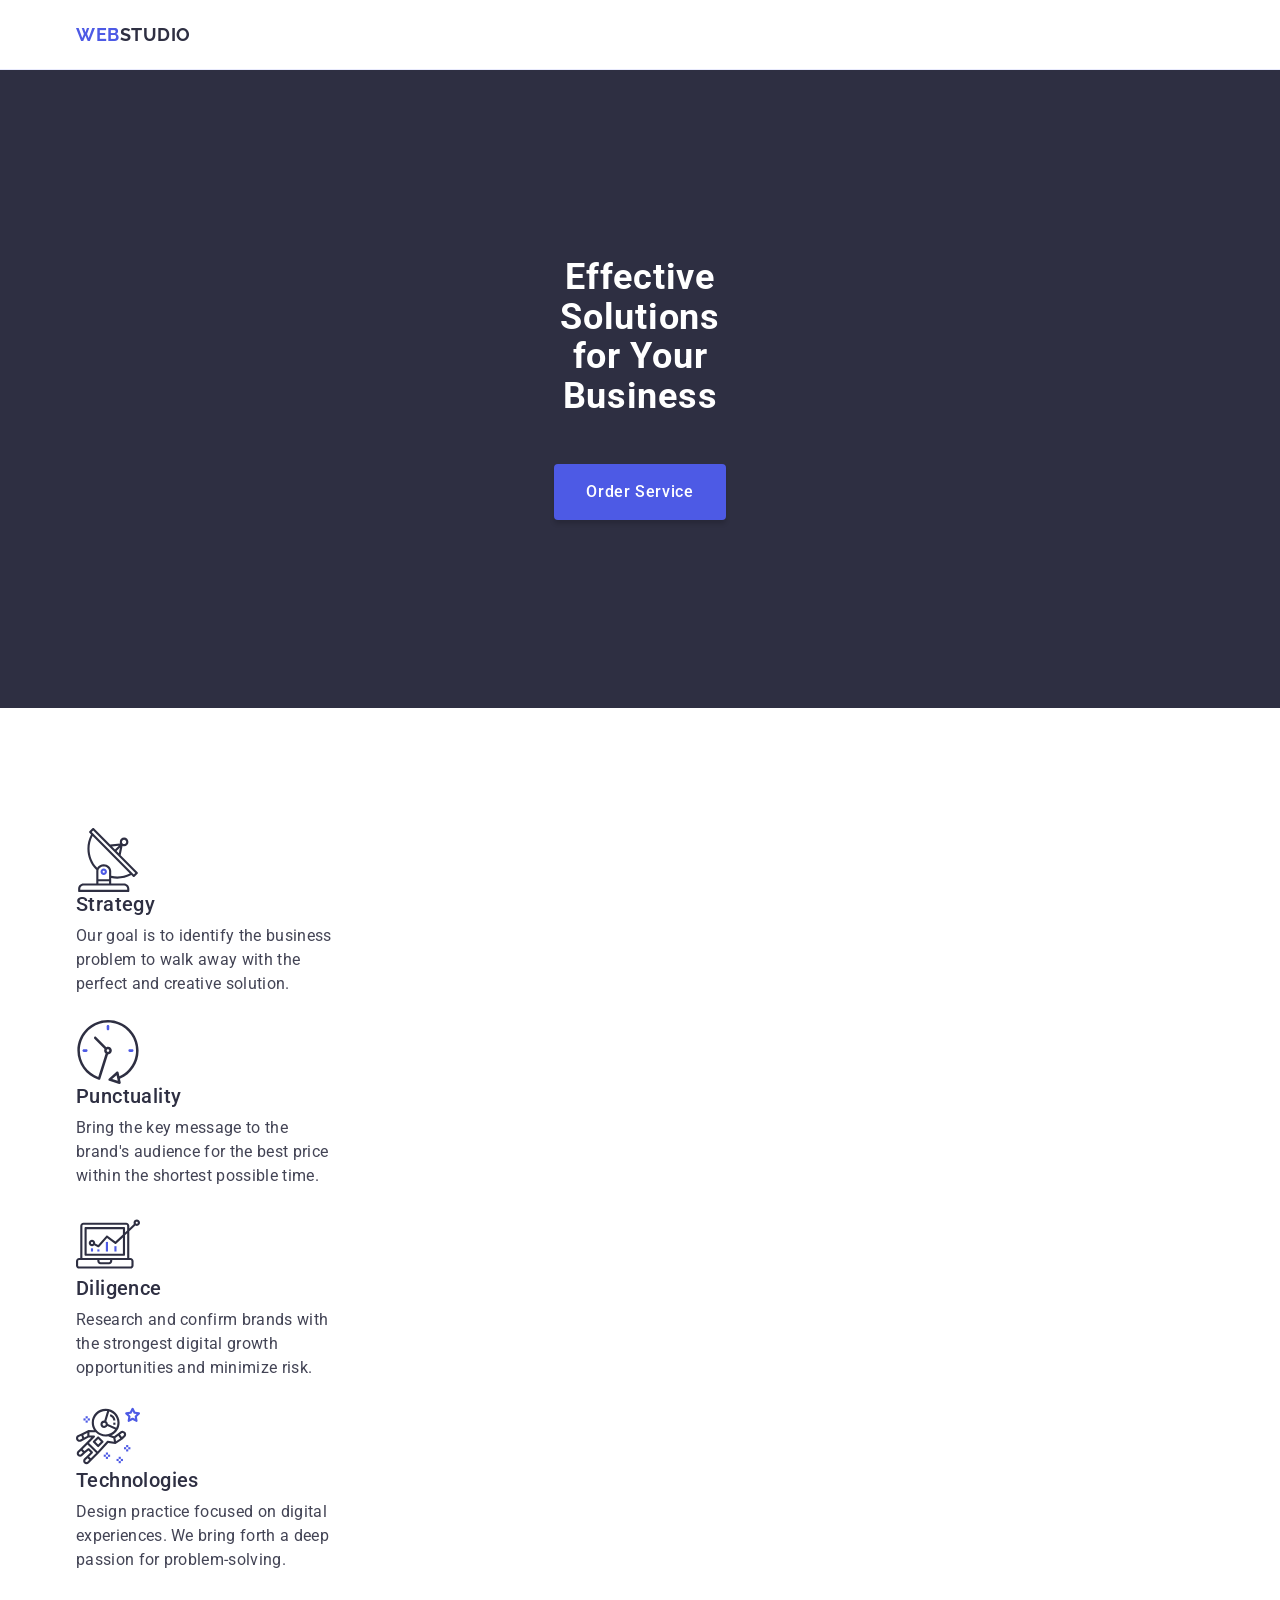
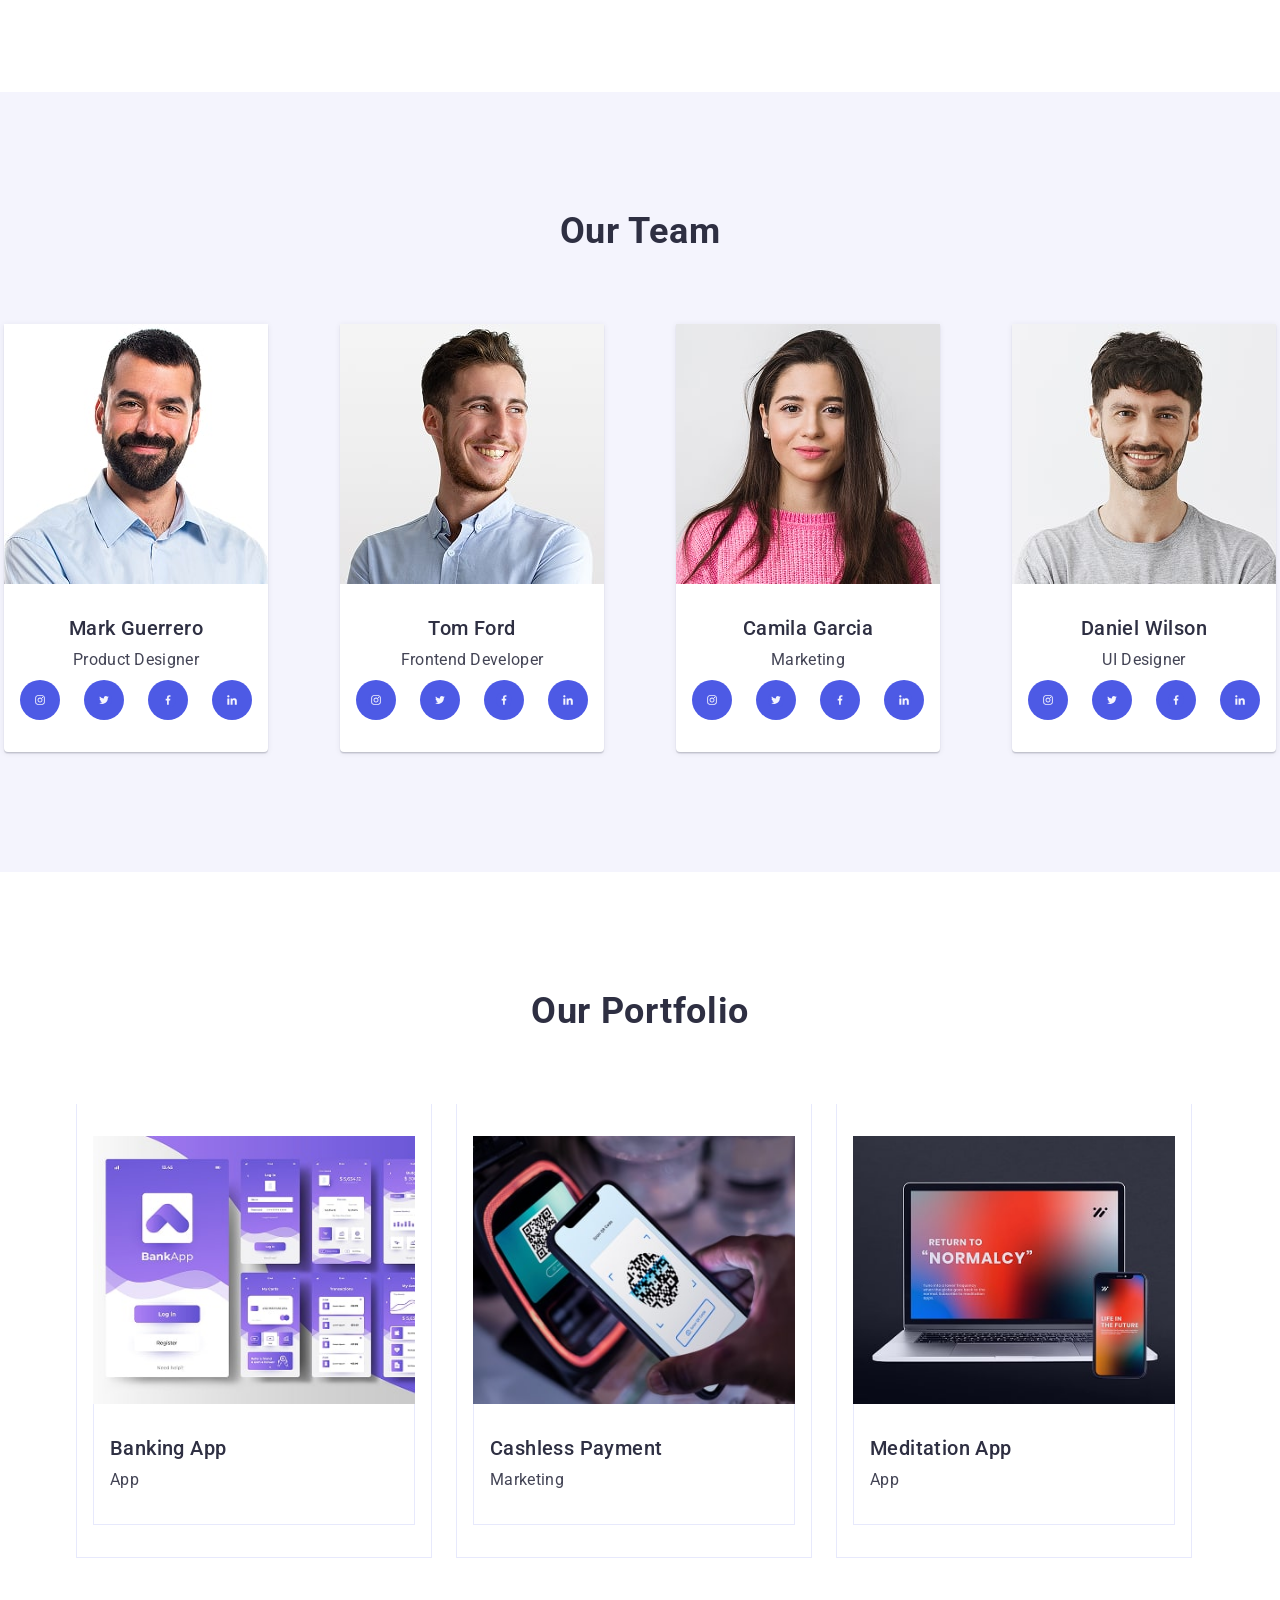
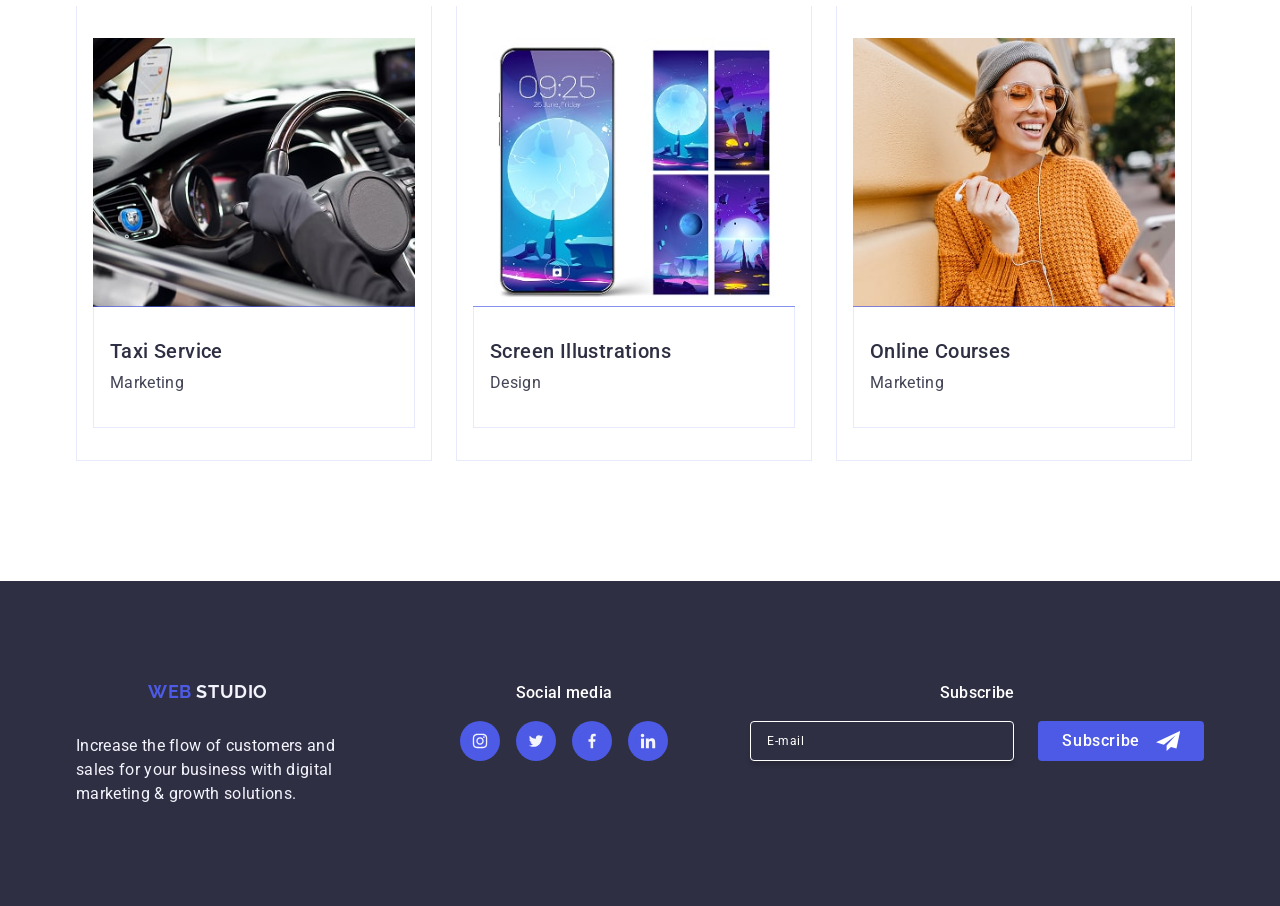
==== index.html @ cc4feebd "2:43" ====
<!doctype html>
  <html lang="en">
  <head>
  <meta charset="utf-8" />
  <meta name="viewport" content="width=device-width, initial-scale=1.0" />

  <link
  rel="stylesheet"
  href="https://cdnjs.cloudflare.com/ajax/libs/modern-normalize/3.0.1/modern-normalize.min.css"
  />

  <title>Web Studio</title>

    <link
      rel="stylesheet"
      href="https://cdnjs.cloudflare.com/ajax/libs/modern-normalize/3.0.1/modern-normalize.min.css"
      integrity="sha512-q6WgHqiHlKyOqslT/lgBgodhd03Wp4BEqKeW6nNtlOY4quzyG3VoQKFrieaCeSnuVseNKRGpGeDU3qPmabCANg=="
      crossorigin="anonymous"
      referrerpolicy="no-referrer"
    />
    <link rel="preconnect" href="https://fonts.googleapis.com" />
    <link rel="preconnect" href="https://fonts.gstatic.com" crossorigin />
    <link
      href="https://fonts.googleapis.com/css2?family=Raleway:wght@700&amp;family=Roboto:wght@400;500;700&amp;display=swap"
      rel="stylesheet"
    />
    <link rel="stylesheet" href="./css/reset.css" />
    <link rel="stylesheet" href="./css/vars.css" />
    <link
      rel="stylesheet"
      href="./css/tablet.css"
      media="screen and (min-width: 768px)"
    />
    <link rel="stylesheet" href="./css/mobile.css" />
    
    <link
      rel="stylesheet"
      href="./css/desktop.css"
      media="screen and (min-width: 1158px)"
    />
      <link
      rel="stylesheet"
      href="./css/styles.css"
      />

  </head>

  <body>
  <header class="header">
  <div class="container flex-container">
  <nav class="navigation">
  <a
  class="logo-link"
  href="./index.html"
  target="_self"
  title="main page WEBSTUDIO"
  >Web<span class="logo">Studio</span>
  </a>
  <ul class="nav-list">
  <li class="nav-list-item">
  <a
  class="navigation-link current"
  href="./index.html"
  target="_self"
  title="main page Studio"
  >Studio
  </a>
  </li>
  <li class="nav-list-item">
  <a
  class="navigation-link"
  href="#"
  target="_self"
  title="main page Portfolio"
  >Portfolio
  </a>
  </li>
  <li class="nav-list-item">
  <a
  class="navigation-link"
  href="#"
  target="_self"
  title="main page Contacts"
  >Contacts
  </a>
  </li>
  </ul>
  </nav>

  <address class="address">
  <ul class="address-list">
  <li class="menu-address-list-item">
  <a class="address-link" href="mailto:info@devstudio.com"
  >info@devstudio.com</a
  >
  </li>
  <li class="menu-address-list-item">
  <a class="address-link" href="tel:+110001111111"
  >+11 (000) 111-11-11</a
  >
  </li>
  </ul>
  </address>

  <button class="menu-btn" type="button" data-menu-open>
          <svg width="24" height="24">
            <use href="./images/icons.svg#icon-solid-menu"></use>
          </svg>
        </button>
  
  </div>
  </header>







  <main>
  <section class="main-header section hero-section">
  <div class="container">
  <h1 class="main-header-logo">
  Effective Solutions for Your Business
  </h1>
  <button type="button" class="button-main-header" data-modal-open>
  Order Service
  </button>
  </div>
  </section>




  <!-- FEATURES -->



  <section class="section">
  <div class="container">
  <h2 class="visually-hidden">Our Features</h2>
  <ul class="features-list">
  <li class="features-list-items">

  <div class="features-icon-items">
  <svg class="features-icon" width="64" height="64">
  <use href="./images/icons.svg#icon-antenna"></use>
  </svg>
  </div>
  <h3 class="feature-title">Strategy</h3>
  <p class="feature-desc">
  Our goal is to identify the business problem to walk away with
  the perfect and creative solution.
  </p>
  </li>


  <li class="features-list-items">

  <div class="features-icon-items">
  <svg class="features-icon" width="64" height="64">
  <use href="./images/icons.svg#icon-clock"></use>
  </svg>
  </div>
  <h3 class="feature-title">Punctuality</h3>
  <p class="feature-desc">
  Bring the key message to the brand's audience for the best price
  within the shortest possible time.
  </p>
  </li>
  <li class="features-list-items">
  <div class="features-icon-items">
  <svg class="features-icon" width="64" height="64">
  <use href="./images/icons.svg#icon-diagram"></use>
  </svg>
  </div>
  <h3 class="feature-title">Diligence</h3>
  <p class="feature-desc">
  Research and confirm brands with the strongest digital growth
  opportunities and minimize risk.
  </p>
  </li>
  <li class="features-list-items">
  <div class="features-icon-items">
  <svg class="features-icon" width="64" height="64">
  <use href="./images/icons.svg#icon-astronaut"></use>
  </svg>
  </div>
  <h3 class="feature-title">Technologies</h3>
  <p class="feature-desc">
  Design practice focused on digital experiences. We bring forth a
  deep passion for problem-solving.
  </p>
  </li>
  </ul>
  </div>
  </section>



  <section class="our-team section">
  <div class="container">
  <h2 class="header-our-team">Our Team</h2>
  <ul class="team-list">



  <!-- Mark Guerrero -->


  <li class="our-team-card">
  <img
srcset="
./images/mobile/team-section/team-mob1-min.jpg    1x,
./images/mobile/team-section/team-mob1@2x-min.jpg 2x
"
src="./images/mobile/team-section/team-mob1-min.jpg"
alt="MarkGuerrero"
width="264"
height="260"
/>
  <div class="team-card-body">
  <h3 class="our-team-member">Mark Guerrero</h3>
  <p class="position">Product Designer</p>

  <ul class="social-icons">
  <li><a class="team-social-link" 
  href="https://www.instagram.com/" 
  target="_blank" 
  title="instagram account of Mark Guerrero">
  <svg class="icon icon-Ellipse" width="16" height="16">
  <use href="./images/icons.svg#icon-inst"></use>
  </svg>
  </a></li>

  <li><a class="team-social-link" 
  href="https://x.com/" 
  target="_blank" 
  title="x account of Mark Guerrero">
  <svg class="icon icon-Ellipse" width="16" height="16">
  <use href="./images/icons.svg#icon-tw"></use>
  </svg>
  </a></li>

  <li><a class="team-social-link" 
  href="https://www.facebook.com/login/?locale=fr_FR" 
  target="_blank" 
  title="facebook account of Mark Guerrero">
  <svg class="icon icon-Ellipse" width="16" height="16">
  <use href="./images/icons.svg#icon-fb"></use>
  </svg>
  </a></li>

  <li><a class="team-social-link" 
  href="https://ua.linkedin.com/" 
  target="_blank" 
  title="linkedin account of Mark Guerrero">
  <svg class="icon icon-Ellipse" width="16" height="16">
  <use href="./images/icons.svg#icon-in"></use>
  </svg>
  </a></li>

  </ul>

  <!-- Tom Ford -->

  </div>
  </li>
  <li class="our-team-card">
  <img
                srcset="
                  ./images/mobile/team-section/team-mob2-min.jpg    1x,
                  ./images/mobile/team-section/team-mob2@2x-min.jpg 2x
                "
                src="./images/mobile/team-section/team-mob2-min.jpg"
                alt="TomFord"
                width="264"
                height="260"
              />
  <div class="team-card-body">
  <h3 class="our-team-member">Tom Ford</h3>
  <p class="position">Frontend Developer</p>

  <ul class="social-icons">
  <li><a class="team-social-link" 
  href="https://www.instagram.com/" 
  target="_blank" 
  title="instagram account of Tom Ford">
  <svg class="icon icon-Ellipse" width="16" height="16">
  <use href="./images/icons.svg#icon-inst"></use>
  </svg>
  </a></li>

  <li><a class="team-social-link" 
  href="https://x.com/" 
  target="_blank" 
  title="x account of Tom Ford">
  <svg class="icon icon-Ellipse" width="16" height="16">
  <use href="./images/icons.svg#icon-tw"></use>
  </svg>
  </a></li>

  <li><a class="team-social-link" 
  href="https://www.facebook.com/login/?locale=fr_FR" 
  target="_blank" 
  title="facebook account of Tom Ford">
  <svg class="icon icon-Ellipse" width="16" height="16">
  <use href="./images/icons.svg#icon-fb"></use>
  </svg>
  </a></li>

  <li><a class="team-social-link" 
  href="https://ua.linkedin.com/" 
  target="_blank" 
  title="linkedin account of Tom Ford">
  <svg class="icon icon-Ellipse" width="16" height="16">
  <use href="./images/icons.svg#icon-in"></use>
  </svg>
  </a></li>

  </ul>

  <!-- Camila Garcia -->

  </div>
  </li>
  <li class="our-team-card">
    <img
                srcset="
                  ./images/mobile/team-section/team-mob3-min.jpg    1x,
                  ./images/mobile/team-section/team-mob3@2x-min.jpg 2x
                "
                src="./images/mobile/team-section/team-mob3-min.jpg"
                alt="CamilaGarcia"
                width="264"
                height="260"
              />




  <div class="team-card-body">
  <h3 class="our-team-member">Camila Garcia</h3>
  <p class="position">Marketing</p>
  <ul class="social-icons">
  <li><a class="team-social-link" 
  href="https://www.instagram.com/" 
  target="_blank" 
  title="instagram account of Camila Garcia">
  <svg class="icon icon-Ellipse" width="16" height="16">
  <use href="./images/icons.svg#icon-inst"></use>
  </svg>
  </a></li>

  <li><a class="team-social-link" 
  href="https://x.com/" 
  target="_blank" 
  title="x account of Camila Garcia">
  <svg class="icon icon-Ellipse" width="16" height="16">
  <use href="./images/icons.svg#icon-tw"></use>
  </svg>
  </a></li>

  <li><a class="team-social-link" 
  href="https://www.facebook.com/login/?locale=fr_FR" 
  target="_blank" 
  title="facebook account of Camila Garcia">
  <svg class="icon icon-Ellipse" width="16" height="16">
  <use href="./images/icons.svg#icon-fb"></use>
  </svg>
  </a></li>

  <li><a class="team-social-link" 
  href="https://ua.linkedin.com/" 
  target="_blank" 
  title="linkedin account of Camila Garcia">
  <svg class="icon icon-Ellipse" width="16" height="16">
  <use href="./images/icons.svg#icon-in"></use>
  </svg>
  </a></li>

  </ul>



  <!-- Daniel Wilson -->


  </div>
  </li>
  <li class="our-team-card">
     <img
                srcset="
                  ./images/mobile/team-section/team-mob4-min.jpg    1x,
                  ./images/mobile/team-section/team-mob4@2x-min.jpg 2x
                "
                src="./images/mobile/team-section/team-mob4-min.jpg"
                alt="DanielWilson"
                width="264"
                height="260"
              />
  <div class="team-card-body">
  <h3 class="our-team-member">Daniel Wilson</h3>
  <p class="position">UI Designer</p>

  <ul class="social-icons">
  <li><a class="team-social-link" 
  href="https://www.instagram.com/" 
  target="_blank" 
  title="instagram account of Daniel Wilson">
  <svg class="icon icon-Ellipse" width="16" height="16">
  <use href="./images/icons.svg#icon-inst"></use>
  </svg>
  </a></li>
  <li><a class="team-social-link" 
  href="https://x.com/" 
  target="_blank" 
  title="x account of Daniel Wilson">
  <svg class="icon icon-Ellipse" width="16" height="16">
  <use href="./images/icons.svg#icon-tw"></use>
  </svg>
  </a></li>
  <li><a class="team-social-link" 
  href="https://www.facebook.com/login/?locale=fr_FR" 
  target="_blank" 
  title="facebook account of Daniel Wilson">
  <svg class="icon icon-Ellipse" width="16" height="16">
  <use href="./images/icons.svg#icon-fb"></use>
  </svg>
  </a></li>
  <li><a class="team-social-link" 
  href="https://ua.linkedin.com/" 
  target="_blank" 
  title="linkedin account of Daniel Wilson">
  <svg class="icon icon-Ellipse" width="16" height="16">
  <use href="./images/icons.svg#icon-in"></use>
  </svg>
  </a></li>
  </ul>
  </div>
  </li>

  </ul>
  </div>
  </section>
<section class="section">
        <div class="container">
          <h2 class="portfolio-header">Our Portfolio</h2>
          <ul class="portfolio-list">
            <li class="portfolio-card">
              <div class="portfolio-img-container">
                <picture>
                  <source
                    media="(min-width: 1158px)"
                    srcset="
                      ./images/desctop/portfolio/port-desc1-min.jpg    1x,
                      ./images/desctop/portfolio/port-desc1@2x-min.jpg 2x
                    "
                  />

                  <source
                    media="(min-width: 768px)"
                    srcset="
                      ./images/tablet/portfolio/port-tab1-min.jpg    1x,
                      ./images/tablet/portfolio/port-tab1@2x-min.jpg 2x
                    "
                  />

                  <source
                    media="(max-width: 767.9px)"
                    srcset="
                      ./images/mobile/portfolio-section/port-mob1-min.jpg    1x,
                      ./images/mobile/portfolio-section/port-mob1@2x-min.jpg 2x
                    "
                  />
                  <img
                    src="./images/bankingapp.jpg"
                    alt="Banking App"
                    width="360"
                    height="300"
                  />
                </picture>
                <p class="overlay">
                  14 Stylish and User-Friendly App Design Concepts · Task
                  Manager App · Calorie Tracker App · Exotic Fruit Ecommerce App
                  · Cloud Storage App
                </p>
              </div>
              <div class="portfolio-card-thumb">
                <h3 class="portfolio-card-header">Banking App</h3>
                <p class="portfolio-card-description">App</p>
              </div>
            </li>
            <li class="portfolio-card">
              <div class="portfolio-img-container">
                <picture>
                  <source
                    media="(min-width: 1158px)"
                    srcset="
                      ./images/desctop/portfolio/port-desc2-min.jpg    1x,
                      ./images/desctop/portfolio/port-desc2@2x-min.jpg 2x
                    "
                  />

                  <source
                    media="(min-width: 768px)"
                    srcset="
                      ./images/tablet/portfolio/port-tab2-min.jpg    1x,
                      ./images/tablet/portfolio/port-tab2@2x-min.jpg 2x
                    "
                  />

                  <source
                    media="(max-width: 767.9px)"
                    srcset="
                      ./images/mobile/portfolio-section/port-mob2-min.jpg    1x,
                      ./images/mobile/portfolio-section/port-mob2@2x-min.jpg 2x
                    "
                  />
                  <img
                    src="./images/cashlesspayment.jpg"
                    alt="Cashless Payment"
                    width="360"
                    height="300"
                  />
                </picture>
                <p class="overlay">
                  14 Stylish and User-Friendly App Design Concepts · Task
                  Manager App · Calorie Tracker App · Exotic Fruit Ecommerce App
                  · Cloud Storage App
                </p>
              </div>
              <div class="portfolio-card-thumb">
                <h3 class="portfolio-card-header">Cashless Payment</h3>
                <p class="portfolio-card-description">Marketing</p>
              </div>
            </li>
            <li class="portfolio-card">
              <div class="portfolio-img-container">
                <picture>
                  <source
                    media="(min-width: 1158px)"
                    srcset="
                      ./images/desctop/portfolio/port-desc3-min.jpg    1x,
                      ./images/desctop/portfolio/port-desc3@2x-min.jpg 2x
                    "
                  />

                  <source
                    media="(min-width: 768px)"
                    srcset="
                      ./images/tablet/portfolio/port-tab3-min.jpg    1x,
                      ./images/tablet/portfolio/port-tab3@2x-min.jpg 2x
                    "
                  />

                  <source
                    media="(max-width: 767.9px)"
                    srcset="
                      ./images/mobile/portfolio-section/port-mob3-min.jpg    1x,
                      ./images/mobile/portfolio-section/port-mob3@2x-min.jpg 2x
                    "
                  />
                  <img
                    src="./images/meditationapp.jpg"
                    alt="Meditation App"
                    width="360"
                    height="300"
                  />
                </picture>
                <p class="overlay">
                  14 Stylish and User-Friendly App Design Concepts · Task
                  Manager App · Calorie Tracker App · Exotic Fruit Ecommerce App
                  · Cloud Storage App
                </p>
              </div>
              <div class="portfolio-card-thumb">
                <h3 class="portfolio-card-header">Meditation App</h3>
                <p class="portfolio-card-description">App</p>
              </div>
            </li>
            <li class="portfolio-card">
              <div class="portfolio-img-container">
                <picture>
                  <source
                    media="(min-width: 1158px)"
                    srcset="
                      ./images/desctop/portfolio/port-desc4-min.jpg    1x,
                      ./images/desctop/portfolio/port-desc4@2x-min.jpg 2x
                    "
                  />

                  <source
                    media="(min-width: 768px)"
                    srcset="
                      ./images/tablet/portfolio/port-tab4-min.jpg    1x,
                      ./images/tablet/portfolio/port-tab4@2x-min.jpg 2x
                    "
                  />

                  <source
                    media="(max-width: 767.9px)"
                    srcset="
                      ./images/mobile/portfolio-section/port-mob4-min.jpg    1x,
                      ./images/mobile/portfolio-section/port-mob4@2x-min.jpg 2x
                    "
                  />
                  <img
                    src="./images/taxiservice.jpg"
                    alt="Taxi Service"
                    width="360"
                    height="300"
                  />
                </picture>
                <p class="overlay">
                  14 Stylish and User-Friendly App Design Concepts · Task
                  Manager App · Calorie Tracker App · Exotic Fruit Ecommerce App
                  · Cloud Storage App
                </p>
              </div>
              <div class="portfolio-card-thumb">
                <h3 class="portfolio-card-header">Taxi Service</h3>
                <p class="portfolio-card-description">Marketing</p>
              </div>
            </li>
            <li class="portfolio-card">
              <div class="portfolio-img-container">
                <picture>
                  <source
                    media="(min-width: 1158px)"
                    srcset="
                      ./images/desctop/portfolio/port-desc5-min.jpg    1x,
                      ./images/desctop/portfolio/port-desc5@2x-min.jpg 2x
                    "
                  />

                  <source
                    media="(min-width: 768px)"
                    srcset="
                      ./images/tablet/portfolio/port-tab5-min.jpg    1x,
                      ./images/tablet/portfolio/port-tab5@2x-min.jpg 2x
                    "
                  />

                  <source
                    media="(max-width: 767.9px)"
                    srcset="
                      ./images/mobile/portfolio-section/port-mob5-min.jpg    1x,
                      ./images/mobile/portfolio-section/port-mob5@2x-min.jpg 2x
                    "
                  />
                  <img
                    src="./images/screenillustrations.jpg"
                    alt="Screen Illustrations"
                    width="360"
                    height="300"
                  />
                </picture>
                <p class="overlay">
                  14 Stylish and User-Friendly App Design Concepts · Task
                  Manager App · Calorie Tracker App · Exotic Fruit Ecommerce App
                  · Cloud Storage App
                </p>
              </div>
              <div class="portfolio-card-thumb">
                <h3 class="portfolio-card-header">Screen Illustrations</h3>
                <p class="portfolio-card-description">Design</p>
              </div>
            </li>
            <li class="portfolio-card">
              <div class="portfolio-img-container">
                <picture>
                  <source
                    media="(min-width: 1158px)"
                    srcset="
                      ./images/desctop/portfolio/port-desc6-min.jpg    1x,
                      ./images/desctop/portfolio/port-desc6@2x-min.jpg 2x
                    "
                  />

                  <source
                    media="(min-width: 768px)"
                    srcset="
                      ./images/tablet/portfolio/port-tab6-min.jpg    1x,
                      ./images/tablet/portfolio/port-tab6@2x-min.jpg 2x
                    "
                  />

                  <source
                    media="(max-width: 767.9px)"
                    srcset="
                      ./images/mobile/portfolio-section/port-mob6-min.jpg    1x,
                      ./images/mobile/portfolio-section/port-mob6@2x-min.jpg 2x
                    "
                  />
                  <img
                    src="./images/onlinecourses.jpg"
                    alt="Online Courses"
                    width="360"
                    height="300"
                  />
                </picture>
                <p class="overlay">
                  14 Stylish and User-Friendly App Design Concepts · Task
                  Manager App · Calorie Tracker App · Exotic Fruit Ecommerce App
                  · Cloud Storage App
                </p>
              </div>
              <div class="portfolio-card-thumb">
                <h3 class="portfolio-card-header">Online Courses</h3>
                <p class="portfolio-card-description">Marketing</p>
              </div>
            </li>
          </ul>
        </div>
      </section>
    </main>













<footer class="main-footer-logo">
  <div class="container footer-cont">

    <!-- LOGO -->
    <div class="footer-container">
      <a href="./index.html" class="logo logo-footer">
        <span class="span-web">WEB</span>
        <span class="span-studio">STUDIO</span>
      </a>

      <p class="footer-p">
        Increase the flow of customers and sales for your business with
        digital marketing & growth solutions.
      </p>
    </div>

    <!-- SOCIAL -->
    <div class="footer-social-media">
      <p class="footer-links-title">Social media</p>

      <ul class="footer-list">
       
          <li>
            <a class="footer-social-link" href="#">
              <svg class="icon" width="24" height="24">
                <use href="./images/icons.svg#icon-inst"></use>
              </svg>
            </a>
          </li>

          <li>
            <a class="footer-social-link" href="#">
              <svg class="icon" width="24" height="24">
                <use href="./images/icons.svg#icon-tw"></use>
              </svg>
            </a>
          </li>

          <li>
            <a class="footer-social-link" href="#">
              <svg class="icon" width="24" height="24">
                <use href="./images/icons.svg#icon-fb"></use>
              </svg>
            </a>
          </li>

          <li>
            <a class="footer-social-link" href="#">
              <svg class="icon" width="24" height="24">
                <use href="./images/icons.svg#icon-in"></use>
              </svg>
            </a>
          </li>
        </ul>
      </div>

    <!-- 3. SUBSCRIBE -->
    <div class="footer-subscribe">
      <p class="footer-links-title">Subscribe</p>

      <form class="footer-subscribe-form">
        <input
          class="footer-subscribe-input"
          type="email" name="user-email" placeholder="E-mail"
        />

        <button class="btn-subscribe" type="submit">
          Subscribe
          <svg class="btn-subscribe-icon" width="24" height="24">
            <use href="./images/icons.svg#icon-letter"></use>
          </svg>
        </button>
      </form>
    </div>

  </div>
</footer>

<!-- MODAL OVERLAY -->

<div class="backdrop" data-modal>
      <div class="modal">
        <button type="button" class="modal-close-btn" data-modal-close>
          <svg class="modal-close-icon" width="8" height="8">
            <use href="./images/icons.svg#icon-close"></use>
          </svg>
        </button>
        <p class="form-paragraph">
          Leave your contacts and we will call you back
        </p>
        <form class="modal-form">
          <div class="form-field">
            <label class="modal-label-title" for="user-name">Name</label>
            <div class="input-icon-wrapper">
              <input
                class="modal-form-input"
                type="text"
                name="user-name"
                id="user-name"
                required
              />
              <svg class="modal-form-icon" width="18" height="24">
                <use href="./images/icons.svg#icon-person"></use>
              </svg>
            </div>
          </div>
          <div class="form-field">
            <label class="modal-label-title" for="phone_numder">Phone</label>
            <div class="input-icon-wrapper">
              <input
                class="modal-form-input"
                type="tel"
                name="phone_numder"
                id="phone_numder"
                required
              />
              <svg class="modal-form-icon" width="18" height="24">
                <use href="./images/icons.svg#icon-phone"></use>
              </svg>
            </div>
          </div>
          <div class="form-field">
            <label class="modal-label-title" for="user_email">Email</label>
            <div class="input-icon-wrapper">
              <input
                class="modal-form-input"
                type="email"
                name="user_email"
                id="user_email"
                required
              />
              <svg class="modal-form-icon" width="18" height="24">
                <use href="./images/icons.svg#icon-mail"></use>
              </svg>
            </div>
          </div>
          <div class="modal-container-textarea">
            <label class="modal-label-title" for="user-comment">Comment</label>
            <textarea
              class="modal-text-area"
              name="user-comment"
              rows="6"
              placeholder="Text input"
              id="user-comment"
            ></textarea>
          </div>
          <div class="form-field-checkbox">
            <input
              class="modal-checkbox visually-hidden"
              type="checkbox"
              name="user-privacy"
              id="user-privacy"
              value="true"
              required
            />
            <label class="modal-label-checkbox" for="user-privacy">
              <span class="fake-checkbox">
                <svg class="checkbox-icon" width="10" height="8">
                  <use href="./images/icons.svg#icon-check"></use>
                </svg>
              </span>
              I accept the terms and conditions of the
              <a
                class="privacy-policy"
                href="#"
                target="_blank"
                title="Privacy Policy"
                >Privacy Policy
              </a>
            </label>
          </div>

          <button class="modal-form-btn" type="submit">Send</button>
        </form>
      </div>
    </div>

    
    <!-- MENU -->
    <div class="mobile-menu" data-menu>
      <div class="mobile-menu-wrapper container">
        <button class="menu-close-button" type="button" data-menu-close>
          <svg class="menu-close-btn-icon" width="8" height="8">
            <use href="./images/icons.svg#icon-Vector"></use>
          </svg>
        </button>
        <nav class="mobile-menu-navigation">
          <ul class="mobile-menu-navigation-list">
            <li class="menu-navigation-list-item">
              <a class="menu-navigation-link-studio" href="#" target="_blank"
                >Studio</a
              >
            </li>
            <li class="menu-navigation-list-item">
              <a class="menu-navigation-link" href="#" target="_blank"
                >Portfolio</a
              >
            </li>
            <li class="menu-navigation-list-item">
              <a class="menu-navigation-link" href="#" target="_blank"
                >Contacts</a
              >
            </li>
          </ul>
        </nav>
        <div class="mobile-menu-address-wrapp">
          <address class="mobile-menu-address">
            <ul>
            <li class="menu-address-list-item">
              <a class="menu-address-tel" href="tel:+110001111111">
                +110001111111
              </a>
            </li>
            <li class="menu-address-list-item">
              <a class="menu-address-email" href="mailto:info@devstudio.com">
                info@devstudio.com
              </a>
            </li>
            
          </ul>
          </address>
          
          <ul class="menu-social-link-list">
            <li class="">
              <a
                class="menu-social-link"
                href="https://www.instagram.com/"
                target="_blank"
                title="instagram account of Daniel Wilson"
              >
                <svg class="team-icon" width="24" height="24">
                  <use href="./images/icons.svg#icon-instagram"></use>
                </svg>
              </a>
            </li>
            <li class="">
              <a
                class="menu-social-link"
                href="https://x.com/"
                target="_blank"
                title="x account of Daniel Wilson"
              >
                <svg class="team-icon" width="24" height="24">
                  <use href="./images/icons.svg#icon-twitter"></use>
                </svg>
              </a>
            </li>
            <li class="">
              <a
                class="menu-social-link"
                href="https://www.facebook.com/?locale=ru_RU"
                target="_blank"
                title="facebook account of Daniel Wilson"
              >
                <svg class="team-icon" width="24" height="24">
                  <use href="./images/icons.svg#icon-facebook"></use>
                </svg>
              </a>
            </li>
            <li class="">
              <a
                class="menu-social-link"
                href="https://ua.linkedin.com/"
                target="_blank"
                title="linkedin account of Daniel Wilson"
              >
                <svg class="team-icon" width="24" height="24">
                  <use href="./images/icons.svg#icon-linkedin"></use>
                </svg>
              </a>
            </li>
          </ul>
        </div>
      </div>
    </div>
    <script src="./js/modal.js"></script>
    <script src="./js/menu.js"></script>
  </body>
</html>
---- css/vars.css ----
:root {
  --primary-text-color: #2e2f42;
  --secondary-tex-color: #434455;
  --primary-background-color: #fff;
  --secondary-background-color: #2e2f42;
  --tertiary-background-color: #f4f4fd;
  --accent-color: #404bbf;
  --base-transition: 250ms cubic-bezier(0.4, 0, 0.2, 1);
}
---- css/tablet.css ----
.container {
  max-width: 768px;
}

/* HEADER */

.logo-link {
  padding: 24px 0;
}

.navigation {
  display: flex;
  align-items: center;
  gap: 120px;
}

.nav-list {
  display: flex;
  gap: 40px;
}

.navigation-link {
  display: block;
  padding: 24px 0;
  font-weight: 500;
  font-size: 16px;
  line-height: 1.5;
  letter-spacing: 0.02em;
  color: var(--primary-text-color);
}

.current {
  position: relative;
  color: var(--accent-color);
}

.current::after {
  content: "";
  position: absolute;
  bottom: -1px;
  left: 0;
  width: 100%;
  height: 4px;
  border-radius: 2px;
  background-color: var(--accent-color);
}
/*
.menu-btn {
  display: none;
}
  */

.address {
  display: block;
  font-style: normal;
}

.menu-address-list-item:not(:last-child) {
  margin-bottom: 12px;
}

.address-link {
  font-weight: 400;
  font-size: 12px;
  line-height: 1.16;
  letter-spacing: 0.04em;
  color: #434455;
}

/* HERO */

.hero-section {
  margin: 0 auto;
  max-width: 768px;
  padding: 112px 0;
  background-image: linear-gradient(
      rgba(46, 47, 66, 0.7),
      rgba(46, 47, 66, 0.7)
    ),
    url(../images/tablet/background-image/Dark-bg-min.jpg);
}

@media (min-device-pixel-ratio: 2),
  (min-resolution: 192dpi),
  (min-resolution: 2dppx) {
  .hero-section {
    background-image: linear-gradient(
        rgba(46, 47, 66, 0.7),
        rgba(46, 47, 66, 0.7)
      ),
      url(../images/tablet/background-image/Dark-bg@2x-min.jpg);
  }
}

@media screen and (min-width: 768px) {
  .features-list {
    flex-direction: row;
    flex-wrap: wrap;
    gap: 72px 24px;
  }

    .portfolio-card {
    width: calc((100% - 24px) / 2);
  }


  .features-list-items {
    width: calc((100% - 24px) / 2);
  }
}

.main-header-logo {
  max-width: 496px;
  margin-bottom: 36px;
  font-size: 56px;
  line-height: 1.07;
}

/* FEATURES */

.features-list {
  flex-wrap: wrap;
  flex-direction: row;
  gap: 72px 24px;
}

.features-list-items {
  flex-basis: calc((100% - 24px) / 2);
}

.feature-title {
  text-align: left;
}

/* OUR TEAM */

.team-list {
  gap: 64px 24px;
}

.our-team-card {
  flex-basis: calc((100% - 24px) / 2);
  max-width: 264px;
}

/* PORTFOLIO */

.portfolio-list {
  flex-wrap: wrap;
  flex-direction: row;
  gap: 72px 24px;
}

.portfolio-card {
  flex-basis: calc((100% - 24px) / 2);
  max-width: 356px;
}

/* FOOTER */

.footer-cont {
  flex-direction: row;
  flex-wrap: wrap;
  column-gap: 24px;
  align-items: baseline;
  max-width: 584px;
}

.logo-footer {
  text-align: left;
}

.footer-p {
  max-width: 264px;
}

.footer-links-title {
  text-align: left;
}

.footer-links-title {
  text-align: left;
}

.footer-subscribe-form {
  gap: 24px;
  flex-direction: row;
}

.footer-subscribe-input {
  width: 264px;
  height: 40px;
  margin-bottom: 0;
}

.modal {
  width: 408px;
  padding: 72px 24px 24px 24px;
}

/* Menu */

.mobile-menu {
  display: none;
}

@media screen and (min-width: 768px) {
  .nav-list {
    display: flex;
  }

  .address {
    display: block;
  }

  .menu-btn {
    display: none;
  }
}
---- css/mobile.css ----
body {
  font-family: "Roboto", sans-serif;
  font-style: normal;
  color: var(--secondary-tex-color);
  background-color: var(--primary-background-color);
}

.visually-hidden {
  position: absolute;
  width: 1px;
  height: 1px;
  margin: -1px;
  border: 0;
  padding: 0;
  white-space: nowrap;
  clip-path: inset(100%);
  clip: rect(0 0 0 0);
  overflow: hidden;
}

.section {
  padding: 96px 0;
}

.container {
  max-width: 320px;
  padding-right: 16px;
  padding-left: 16px;
  margin: 0 auto;
}

/* HEADER */

.flex-container {
  display: flex;
  justify-content: space-between;
  align-items: center;
}
/*
.nav-list {
  display: none;
}
*/

.logo-link {
  display: block;
  padding: 16px 0;
  font-family: "Raleway", sans-serif;
  font-weight: 700;
  font-size: 18px;
  line-height: 1.17;
  letter-spacing: 0.03em;
  text-transform: uppercase;
  color: #4d5ae5;
}

.logo {
  color: #2e2f42;
}

/*
.address {
  display: none;
}
*/

.menu-btn {
  display: flex;
}

/* HERO */

.hero-section {
  margin: 0 auto;
  max-width: 320px;
  padding: 72px 0;
  background-image: linear-gradient(
      rgba(46, 47, 66, 0.7),
      rgba(46, 47, 66, 0.7)
    ),
    url(../images/mobile/background-image/Dark-bg-min.jpg);
  background-color: var(--secondary-background-color);
  background-repeat: no-repeat;
  background-position: center;
  background-size: cover;
}

@media (min-device-pixel-ratio: 2),
  (min-resolution: 192dpi),
  (min-resolution: 2dppx) {
  .hero-section {
    background-image: linear-gradient(
        rgba(46, 47, 66, 0.7),
        rgba(46, 47, 66, 0.7)
      ),
      url(../images/mobile/background-image/Dark-bg@2x-min.jpg);
  }
}

.main-header-logo {
  margin: 0 auto 72px auto;
  font-size: 36px;
  line-height: 1.1;
  max-width: 216px;
  font-weight: 700;
  letter-spacing: 0.02em;
  text-align: center;
  color: #fff;
}

.button-main-header {
  padding-top: 16px;
  padding-right: 32px;
  padding-bottom: 16px;
  padding-left: 32px;
  border-radius: 4px;
  display: block;
  margin: 0 auto;
  min-width: 169px;
  font-weight: 500;
  font-size: 16px;
  line-height: 1.5;
  letter-spacing: 0.04em;
  color: #ffffff;
  background-color: #4d5ae5;
  box-shadow: 0 4px 4px 0 rgba(0, 0, 0, 0.15);
  transition: background-color var(--base-transition);
}

.button-main-header:hover,
.button-main-header:focus {
  color: #ffffff;
  background-color: var(--accent-color);
}

/* FEATURES */

.features-list {
  display: flex;
  flex-direction: column;
  gap: 72px;
}

.features-list-items {
  width: 100%;
}

/*  
.features-icon-items {
  display: none;
}
*/
.feature-title {
  margin-bottom: 8px;
  font-weight: 700;
  font-size: 36px;
  line-height: 1.1;
  letter-spacing: 0.02em;
  text-align: center;
  color: var(--primary-text-color);
}

.feature-desc {
  line-height: 1.5;
  letter-spacing: 0.02em;
  font-weight: 500;
  font-size: 16px;
  color: var(--secondary-tex-color);
}

/* OUR TEAM */

.our-team {
  background-color: var(--tertiary-background-color);
}

.header-our-team {
  margin-bottom: 72px;
  text-transform: capitalize;
  text-align: center;
  font-weight: 700;
  font-size: 36px;
  line-height: 1.11;
  letter-spacing: 0.02em;
  color: var(--primary-text-color);
}

.team-list {
  display: flex;
  flex-wrap: wrap;
  justify-content: center;
  gap: 72px;
}

.social-icons {
  display: flex;
  gap: 24px;
  justify-content: center;
}

.our-team-card {
  border-bottom-left-radius: 4px;
  border-bottom-right-radius: 4px;
  background-color: #ffffff;
  box-shadow: 0px 1px 6px rgba(46, 47, 66, 0.08),
    0px 1px 1px rgba(46, 47, 66, 0.16), 0px 2px 1px rgba(46, 47, 66, 0.08);
}

.team-card-body {
  /* padding: 32px 0; */
  padding-top: 32px;
  padding-right: 0px;
  padding-bottom: 32px;
  padding-left: 0px;
}

.our-team-member {
  text-align: center;
  margin-bottom: 8px;
  font-weight: 500;
  font-size: 20px;
  line-height: 1.2;
  letter-spacing: 0.02em;
  color: var(--primary-text-color);
}

.position {
  text-align: center;
  font-size: 16px;
  line-height: 1.5;
  letter-spacing: 0.02em;
  margin-bottom: 8px;
}

.team-social-link {
  display: flex;
  border-radius: 50%;
  width: 40px;
  height: 40px;
  justify-content: center;
  align-items: center;
  background-color: #4d5ae5;
  transition: background-color var(--base-transition);
}

.team-social-link:hover,
.team-social-link:focus {
  background-color: #404bbf;
}

.icon {
  fill: #f4f4fd;
}

/* OUR PORTFOLIO */

.portfolio-header {
  margin-bottom: 72px;
  text-align: center;
  text-transform: capitalize;
  font-weight: 700;
  font-size: 36px;
  line-height: 1.11;
  letter-spacing: 0.02em;
  color: var(--primary-text-color);
}

.portfolio-list {
  display: flex;
  flex-direction: column;
  gap: 48px;
}

.portfolio-card {
  box-shadow: 0px 1px 6px rgba(46, 47, 66, 0.08),
    0px 1px 1px rgba(46, 47, 66, 0.16), 0px 2px 1px rgba(46, 47, 66, 0.08);
}
.portfolio-card-header {
  margin-bottom: 8px;
  font-weight: 500;
  font-size: 20px;
  line-height: 1.2;
  letter-spacing: 0.02em;
  color: var(--primary-text-color);
}

.portfolio-card-description {
  line-height: 1.5;
  letter-spacing: 0.02em;
}

.portfolio-img-container {
  overflow: hidden;
  position: relative;
}

.overlay {
  position: absolute;
  top: 0;
  left: 0;
  width: 100%;
  height: 100%;
  padding: 40px 32px;
  line-height: 1.5;
  letter-spacing: 0.02em;
  transform: translateY(100%);
  transition: transform 250ms cubic-bezier(0.4, 0, 0.2, 1);
  background-color: #4d5ae5;
  color: #f4f4fd;
}

.portfolio-card:hover .overlay,
.portfolio-card:focus .overlay {
  transform: translateY(0%);
}

.portfolio-card {
  /* padding:32px 16px; */
  border: 1px solid #e7e9fc;
  border-top: none;
  padding: 32px 16px;
}

/* FOOTER */

.main-footer-logo {
  padding-top: 96px;
  padding-bottom: 96px;
  background-color: var(--secondary-background-color);
}

.footer-cont {
  display: flex;
  flex-direction: column;
  align-items: center;
  gap: 72px;
}

.logo-footer {
  display: block;
  margin-bottom: 16px;
  font-family: "Raleway", sans-serif;
  font-weight: 700;
  font-size: 18px;
  line-height: 1.17;
  letter-spacing: 0.03em;
  text-transform: uppercase;
  text-align: center;
  color: #4d5ae5;
}

.logo-footer {
  color: #f4f4fd;
}

.footer-p {
  font-weight: 400;
  font-size: 16px;
  line-height: 1.5;
  letter-spacing: 0.02em;
  color: #f4f4fd;
}

.footer-links-title {
  text-align: center;
  margin-bottom: 16px;
  font-weight: 500;
  font-size: 16px;
  line-height: 1.5;
  letter-spacing: 0.02em;
  color: #fff;
}

.footer-list {
  display: flex;
  align-items: center;
  gap: 16px;
}

.footer-social-link {
  display: flex;
  border-radius: 50%;
  width: 40px;
  height: 40px;
  justify-content: center;
  align-items: center;
  background-color: #4d5ae5;
  transition: background-color var(--base-transition);
}

.footer-social-link:hover,
.footer-social-link:focus {
  background-color: #31d0aa;
}

.footer-links-title {
  text-align: center;
  margin-bottom: 16px;
  font-weight: 500;
  font-size: 16px;
  line-height: 1.5;
  letter-spacing: 0.02em;
  color: #fff;
}

.footer-subscribe-form {
  display: flex;
  flex-direction: column;
  align-items: center;
  gap: 16px;
}

.footer-subscribe-input {
  outline: none;
  padding: 8px 16px;
  width: 288px;
  border: 1px solid #fff;
  border-radius: 4px;
  box-shadow: 0 4px 4px 0 rgba(0, 0, 0, 0.15);
  background-color: transparent;
  transition: border var(--base-transition);

  font-family: "Roboto", sans-serif;
  font-weight: 400;
  font-size: 12px;
  line-height: 2;
  letter-spacing: 0.04em;
  color: #fff;
}

.footer-subscribe-input::placeholder {
  font-weight: 400;
  font-size: 12px;
  line-height: 2;
  letter-spacing: 0.04em;
  color: #fff;
}

.footer-subscribe-input:focus {
  border-color: #4d5ae5;
}

.btn-subscribe {
  display: flex;
  align-items: center;
  justify-content: center;
  border-radius: 4px;
  padding: 8px 24px;
  min-width: 165px;
  font-weight: 500;
  font-size: 16px;
  line-height: 1.5;
  letter-spacing: 0.04em;
  color: #fff;
  background: #4d5ae5;
  transition: background-color var(--base-transition);
}

.btn-subscribe-icon {
  margin-left: 16px;
}

.btn-subscribe:hover,
.btn-subscribe:focus {
  color: #ffffff;
  background-color: #404bbf;
}

/* MODAL */

.backdrop {
  position: fixed;
  top: 0;
  left: 0;
  /* bottom: 0;
  right: 0; */
  width: 100%;
  height: 100%;
  background-color: rgba(46, 47, 66, 0.4);
  transition: opacity var(--base-transition), visibility var(--base-transition);

  opacity: 0;
  visibility: hidden;
  pointer-events: none;
}

.backdrop.is-open {
  opacity: 1;
  visibility: visible;
  pointer-events: auto;
}

.modal {
  position: absolute;
  top: 50%;
  left: 50%;
  transform: translate(-50%, -50%);
  padding: 72px 16px 24px 16px;
  width: 288px;
  border-radius: 4px;
  background: #fcfcfc;
  box-shadow: 0 1px 1px 0 rgba(0, 0, 0, 0.14), 0 1px 3px 0 rgba(0, 0, 0, 0.12),
    0 2px 1px 0 rgba(0, 0, 0, 0.2);
  transition: transform var(--base-transition);
}

@media screen and (min-width: 768px) {
  .modal {
    width: 408px;
    padding: 72px 24px 24px 24px;
  }
}

.backdrop:not(.is-open) .modal {
  transform: translate(-50%, -50%) scale(1.5);
}

.modal-close-btn {
  display: flex;
  position: absolute;
  align-items: center;
  justify-content: center;
  top: 24px;
  right: 24px;
  margin-left: 336px;
  margin-bottom: 24px;
  border-radius: 50%;
  width: 24px;
  height: 24px;
  background-color: #e7e9fc;
  border: 1px solid rgba(0, 0, 0, 0.1);
  transition: background-color var(--base-transition),
    border var(--base-transition);
}

.modal-close-btn:hover,
.modal-close-btn:focus {
  background-color: #404bbf;
  border: none;
}

.modal-close-btn:hover .modal-close-icon,
.modal-close-btn:focus .modal-close-icon {
  fill: #fff;
}

.modal-close-icon {
  transition: fill var(--base-transition);
}

.form-paragraph {
  margin-bottom: 16px;
  width: 100%;

  font-weight: 500;
  font-size: 16px;
  line-height: 1.5;
  letter-spacing: 0.02em;
  text-align: center;
  color: var(--primary-text-color);
}

.form-field {
  display: block;
  margin-bottom: 8px;
}

.modal-label-title {
  display: block;
  margin-bottom: 4px;
  font-weight: 400;
  font-size: 12px;
  line-height: 1.17;
  letter-spacing: 0.04em;
  color: #8e8f99;
}

.modal-form-input {
  outline: transparent;
  padding-left: 38px;
  border: 1px solid rgba(46, 47, 66, 0.4);
  border-radius: 4px;
  width: 100%;
  height: 40px;
  background-color: transparent;
  transition: border-color var(--base-transition);
}

.modal-form-input:focus {
  border: 1px solid #4d5ae5;
  border-radius: 4px;
}

.modal-form-input:focus + .modal-form-icon {
  fill: #4d5ae5;
}

.input-icon-wrapper {
  position: relative;
}

.modal-form-icon {
  position: absolute;
  top: 50%;
  left: 16px;
  transform: translateY(-50%);
  transition: fill var(--base-transition);
}

.modal-container-textarea {
  margin-bottom: 16px;
}

.modal-text-area {
  padding: 8px 16px;
  width: 100%;
  height: 120px;
  resize: none;

  border: 1px solid rgba(46, 47, 66, 0.4);
  border-radius: 4px;
  background-color: transparent;
  outline: transparent;
  transition: border-color var(--base-transition);

  font-weight: 400;
  font-size: 12px;
  line-height: 1.17;
  letter-spacing: 0.04em;
  color: rgba(46, 47, 66, 0.4);
}

.modal-text-area:focus {
  border: 1px solid #4d5ae5;
  border-radius: 4px;
}

.form-field-checkbox {
  margin-bottom: 24px;
}

.fake-checkbox {
  display: flex;
  align-items: center;
  justify-content: center;
  margin-right: 8px;
  min-width: 16px;
  height: 16px;
  border: 1px solid rgba(46, 47, 66, 0.4);
  border-radius: 2px;
  fill: transparent;
  transition: fill var(--base-transition), border var(--base-transition),
    background-color var(--base-transition);
}

.modal-label-checkbox {
  display: flex;
  align-items: center;
}

.modal-checkbox:checked + .modal-label-checkbox > .fake-checkbox {
  fill: #f4f4fd;
  border: none;
  background-color: #404bbf;
}

.privacy-policy {
  font-weight: 400;
  font-size: 12px;
  line-height: 1.17;
  letter-spacing: 0.04em;
  color: #8e8f99;
}

.privacy-policy {
  color: #4d5ae5;
}

.modal-form-btn {
  display: block;
  text-align: center;
  margin: 0 auto;
  border-radius: 4px;
  padding: 16px 32px;
  min-width: 169px;
  height: 56px;
  transition: background-color 250ms var(--base-transition);

  box-shadow: 0 4px 4px 0 rgba(0, 0, 0, 0.15);
  background: #4d5ae5;

  font-weight: 500;
  letter-spacing: 0.04em;
  line-height: 1.5;
  color: #fff;
}

.modal-form-btn:hover,
.modal-form-btn:focus {
  color: #ffffff;
  background-color: #404bbf;
}

.backdrop {
  position: fixed;
  top: 0;
  left: 0;
  width: 100%;
  height: 100%;

  background-color: var(--primary-background-color);
  transform: translateX(100%);
  opacity: 0;
  visibility: hidden;
  pointer-events: none;

  transition: opacity var(--base-transition), visibility var(--base-transition),
    transform 400ms cubic-bezier(0.4, 0, 0.2, 1);
}
.mobile-menu {
  position: fixed;
  top: 0;
  left: 0;
  width: 100%;
  height: 100%;

  background-color: var(--primary-background-color);
  transform: translateX(100%);
  opacity: 0;
  visibility: hidden;
  pointer-events: none;

  transition: opacity var(--base-transition), visibility var(--base-transition),
    transform 400ms cubic-bezier(0.4, 0, 0.2, 1);
}

.mobile-menu.is-open {
  opacity: 1;
  visibility: visible;
  pointer-events: auto;
  transform: translateX(0%);
  transition: transform 400ms cubic-bezier(0.4, 0, 0.2, 1);
}

@media screen and (min-width: 768px) {
  .mobile-menu {
    display: none;
  }
}

.mobile-menu.is-open {
  opacity: 1;
  visibility: visible;
  pointer-events: auto;
  transform: translateX(0%);
  transition: transform 400ms cubic-bezier(0.4, 0, 0.2, 1);
}

.modal {
  display: flex;
  flex-direction: column;
  justify-content: space-between;
  height: 100%;
  position: relative;
  padding: 72px 24px 40px 16px;
}

.mobile-menu-wrapper {
  display: flex;
  flex-direction: column;
  justify-content: space-between;
  height: 100%;
  position: relative;
  padding: 72px 24px 40px 16px;
}

.menu-close-button {
  display: flex;
  justify-content: center;
  align-items: center;

  position: absolute;
  border-radius: 50%;
  top: 24px;
  right: 24px;
  width: 24px;
  height: 24px;
  border: 1px solid #e7e9fc;
}

.mobile-menu-navigation {
  display: flex;
  flex-direction: column;
  gap: 40px;
}

.menu-navigation-link-studio {
  font-weight: 700;
  font-size: 36px;
  line-height: 1.1;
  letter-spacing: 0.02em;
  color: #404bbf;
}

.menu-navigation-link {
  font-weight: 700;
  font-size: 36px;
  line-height: 1.1;
  letter-spacing: 0.02em;
  color: var(--primary-text-color);
}

.mobile-menu-address {
  display: flex;
  flex-direction: column;
  gap: 24px;
  margin-bottom: 48px;
  list-style: none;
  font-style: normal;
}

.menu-address-tel {
  font-weight: 500;
  font-size: 20px;
  line-height: 1.2;
  letter-spacing: 0.02em;
  color: #4d5ae5;
}

.menu-address-email {
  font-weight: 500;
  font-size: 20px;
  line-height: 1.2;
  letter-spacing: 0.02em;
  color: var(--secondary-tex-color);
}

.menu-social-link {
  display: flex;
  border-radius: 50%;
  width: 40px;
  height: 40px;
  justify-content: center;
  align-items: center;
  background-color: #4d5ae5;
  transition: background-color var(--base-transition);
}

.menu-social-link-list {
  display: flex;
  gap: 40px;
  justify-content: center;
}
---- css/desktop.css ----
.container {
  max-width: 1158px;
  padding: 0 15px;
}

.section {
  padding: 120px 0;
}

/* HEADER */

.header {
  border-bottom: 1px solid #e7e9fc;
  box-shadow: 0px 2px 1px rgba(46, 47, 66, 0.08),
    0px 1px 1px rgba(46, 47, 66, 0.16), 0px 1px 6px rgba(46, 47, 66, 0.08);
}

.navigation {
  gap: 76px;
}

.navigation-link {
  padding-top: 24px;
  padding-bottom: 24px;
  transition: color var(--base-transition);
}

.navigation-link:hover,
.navigation-link:focus {
  color: #404bbf;
}

.current {
  position: relative;
  color: #404bbf;
  transition: color var(--base-transition);
}

.current::after {
  position: absolute;
  bottom: -1px;
  left: 0;
  content: "";
  height: 4px;
  width: 100%;
  border-radius: 2px;
  background-color: #404bbf;
}

.address-list {
  display: flex;
}

.menu-address-list-item:not(:last-child) {
  margin-bottom: 0;
}

.menu-address-list-item:not(:last-child) {
  margin-right: 40px;
}

.address-link {
  display: block;
  padding-top: 24px;
  padding-bottom: 24px;

  font-size: 16px;
  line-height: 1.5;
  letter-spacing: 0.02em;
  color: #434455;
  transition: color var(--base-transition);
}

.address-link:hover,
.address-link:focus {
  color: #404bbf;
}

/* HERO */

.hero-section {
  background-image: linear-gradient(
      rgba(46, 47, 66, 0.7),
      rgba(46, 47, 66, 0.7)
    ),
    url(../images/desctop/background/people-office\ 1-min.jpg);
  max-width: 1440px;
  padding-top: 188px;
  padding-bottom: 188px;
  margin-left: auto;
  margin-right: auto;
}

@media (min-device-pixel-ratio: 2),
  (min-resolution: 192dpi),
  (min-resolution: 2dppx) {
  .hero-section {
    background-image: linear-gradient(
        rgba(46, 47, 66, 0.7),
        rgba(46, 47, 66, 0.7)
      ),
      url(../images/desctop/background/people-office\ 1@2x-min.jpg);
  }
}

.main-header-logo {
  margin-bottom: 48px;
}

/* FEATURES */

.features-list {
  flex-wrap: nowrap;
}

.feature-title {
  text-align: left;
}

.features-icon-items {
  display: flex;
}

.feature-title {
  font-weight: 500;
  font-size: 20px;
  line-height: 1.2;
  letter-spacing: 0.02em;
}
.feature-desc {
  font-weight: 400;
}

/* OUR TEAM */

.team-list {
  flex-wrap: nowrap;
}

/* OUR PORTFOLIO */

.portfolio-list {
  display: flex;
  flex-direction: column;
  gap: 48px;
}

.portfolio-card {
  box-shadow: 0px 1px 6px rgba(46, 47, 66, 0.08),
    0px 1px 1px rgba(46, 47, 66, 0.16),
    0px 2px 1px rgba(46, 47, 66, 0.08);
}

@media screen and (min-width: 768px) {
  .portfolio-list {
    flex-direction: row;
    flex-wrap: wrap;
    gap: 72px 24px;
  }

  .portfolio-card {
    width: calc((100% - 24px) / 2);
  }
}

@media screen and (min-width: 1158px) {
  .portfolio-list {
    gap: 48px 24px;
  }

  .portfolio-card {
    width: calc((100% - 48px) / 3);
    box-shadow: none;
    transition: box-shadow 250ms cubic-bezier(0.4, 0, 0.2, 1);
  }

  .portfolio-card:hover,
  .portfolio-card:focus {
    box-shadow: 0px 1px 6px rgba(46, 47, 66, 0.08),
      0px 1px 1px rgba(46, 47, 66, 0.16),
      0px 2px 1px rgba(46, 47, 66, 0.08);
  }
}

/* FOOTER */

.main-footer-logo {
  padding-top: 100px;
  padding-bottom: 100px;
  background-color: var(--secondary-background-color);
}

.footer-cont {
  flex-wrap: nowrap;
  justify-content: normal;
  gap: 0;
}

.footer-container {
  margin-right: 120px;
}

.footer-p {
  width: 264px;
}

.footer-social-media {
  margin-right: 80px;
}

.footer-list {
  justify-content: center;
}

/* BURGER MENU */

.mobile-menu {
  display: none;
}

.modal {
  width: 408px;
  padding: 72px 24px 24px 24px;
}

@media screen and (min-width: 1158px) {
  .container {
    max-width: 1158px;
    padding-left: 16px;
    padding-right: 16px;
  }
}

@media screen and (min-width: 1158px) {
  .features-list {
    flex-wrap: nowrap;
    gap: 24px;
  }

  .features-list-items {
    width: calc((100% - 72px) / 4);
  }

  .features-icon-items {
    display: flex;
  }
}
---- css/styles.css ----
/* -------------global------------- */

body {
  font-family: "Roboto", sans-serif;
  color: #434455;
  background-color: #ffffff;
  line-height: 1.2;
}

ul,
ol {
  list-style: none;
  font-style: normal;
  margin: 0;
  padding: 0;
}

h1,
h2,
h3,
h4,
h5,
h6,
p {
  margin-top: 0;
  margin-bottom: 0;
}

img {
  display: block;
  max-width: 100%;
  height: auto;
}

.container {
  max-width: 320px;
  padding-left: 16px;
  padding-right: 16px;
  margin: 0 auto;
}

@media screen and (min-width: 768px) {
  .container {
    max-width: 768px;
  }
}

@media screen and (min-width: 1158px) {
  .container {
    max-width: 1158px;
    padding-left: 15px;
    padding-right: 15px;
  }
}

@media screen and (min-width: 768px) {
  .container {
    max-width: 768px;
  }
}

@media screen and (min-width: 1158px) {
  .container {
    max-width: 1158px;
  }
}

.flex-container {
  display: flex;
  justify-content: space-between;
}

.header {
  border-bottom: 1px solid #e7e9fc;
  box-shadow: 0px 2px 4px rgba(0, 0, 0, 0.08);
}
.navigation {
  display: flex;
  align-items: center;
}
.nav-list,
.address {
  display: none;
}

.menu-btn {
  display: flex;
}

.nav-list-item:not(:last-child) {
  margin-right: 40px;
}

* {
  margin: 0;
  padding: 0;
  box-sizing: border-box;
}


/* -------------Address------------- */
.address-list {
  display: flex;
}

.address-link {
  padding-top: 24px;
  padding-bottom: 24px;
  display: block;

  font-weight: 400;
  font-size: 16px;
  line-height: 1.5;
  letter-spacing: 0.02em;
  color: #434455;
  text-decoration: none;

  transition: color 250ms cubic-bezier(0.4, 0, 0.2, 1);
}


.address-link:hover,
.address-link:focus {
  color: #404bbf;
}

.menu-address-list-item:not(:last-child) {
  margin-right: 40px;
}
/* -------------Logo1------------- */

.logo-link {
  font-family: "Raleway", sans-serif;
  font-weight: 700;
  font-size: 18px;
  line-height: 1.17;
  letter-spacing: 0.03em;
  text-transform: uppercase;
  color: #4d5ae5;
  text-decoration: none;

  margin-right: 76px;
  padding-top: 24px;
  padding-bottom: 24px;
  display: block;
}



.logo {
  color: #2e2f42;
  font-family: "Raleway", sans-serif;
  font-weight: 700;
  font-size: 18px;
  line-height: 1.17;
  letter-spacing: 0.03em;
  text-decoration: none;
}
.navigation-link {
  font-family: "Roboto", sans-serif;
  font-weight: 500;
  font-size: 16px;
  line-height: 1.5;
  letter-spacing: 0.02em;
  text-decoration: none;
  color: #2e2f42;
  transition: background-color 250ms cubic-bezier(0.4, 0, 0.2, 1);

  display: block;
  padding-top: 24px;
  padding-bottom: 24px;


 position: relative;
 
}

.navigation-link.current {
  color: #404bbf;
}

.navigation-link.current::after {
  content: "";
  position: absolute;
  left: 0;
  bottom: 0;
  width: 100%;
  height: 4px;
  background-color: #404bbf;
  border-radius: 2px;
}


.navigation-link:hover,
.navigation-link:focus {
  color: #404bbf;
}

/* --Effective Solutions for Your Business -- */
/* --Main-- */

.hero-section {
  background-image: linear-gradient(
      rgba(46, 47, 66, 0.7),
      rgba(46, 47, 66, 0.7)
    ),
    url("../images/mobile/background-image/Dark-bg-min.jpg");
}

@media (min-device-pixel-ratio: 2),
  (min-resolution: 192dpi),
  (min-resolution: 2dppx) {
  .hero-section {
    background-image: linear-gradient(
        rgba(46, 47, 66, 0.7),
        rgba(46, 47, 66, 0.7)
      ),
      url("../images/mobile/background-image/Dark-bg@2x-min.jpg");
  }
}


.main-header {
  background-color: #2e2f42;
  color: #ffffff;

  max-width: 1440px;
  margin: 0 auto;


  background-image:
    linear-gradient(rgba(46, 47, 66, 0.7), rgba(46, 47, 66, 0.7)),
    url("../images/people-office.jpg");
  background-size: cover;
  background-position: center;
  background-repeat: no-repeat;
}


.button-main-header {
  padding-top: 16px;
  padding-right: 32px;
  padding-bottom: 16px;
  padding-left: 32px;
  border-radius: 4px;
  display: block;
  margin: 0 auto;
  min-width: 169px;
  font-weight: 500;
  font-size: 16px;
  line-height: 1.5;
  letter-spacing: 0.04em;
  color: #ffffff;
  background-color: #4d5ae5;
  border: none;

  transition: background-color 250ms cubic-bezier(0.4, 0, 0.2, 1);
  box-shadow: 0px 4px 4px rgba(0, 0, 0, 0.15);

}

.button-main-header:hover,
.button-main-header:focus {
  background-color: #404bbf;
  color: #ffffff;
  outline: none;
}
/* -- Our Features -- */
.visually-hidden {
  position: absolute;
  width: 1px;
  height: 1px;
  margin: -1px;
  border: 0;
  padding: 0;
  white-space: nowrap;
  clip-path: inset(100%);
  clip: rect(0 0 0 0);
  overflow: hidden;
}


.feature-title {
  font-family: Roboto, sans-serif;
  font-weight: 500;
  font-size: 20px;
  line-height: 1.2;
  letter-spacing: 0.02em;
  color: #2e2f42;
  width: 264px;
  margin-bottom: 8px;
}

.feature-desc {
  font-family: Roboto, sans-serif;
  line-height: 1.5;
  letter-spacing: 0.02em;
}


.team-card-body {
  padding: 32px 16px;
}

/* -------------Our Team------------- */
.our-team {
  background: #f4f4fd;
}

.header-our-team {
  font-size: 36px;
  line-height: 1.1;
  text-align: center;
  color: #2e2f42;
  margin-bottom: 72px;
}
.our-team-img {
  background-color: #ffffff;
  margin-right: 24px;
}
.our-team-member {
  color: #2e2f42;
  font-family: Roboto, sans-serif;
  font-weight: 500;
  font-style: normal;
  font-size: 20px;
  text-align: center;
  letter-spacing: 0.02em;
  line-height: 1.2;

  margin-bottom: 8px;
}

.position {
  font-size: 16px;
  line-height: 1.5;
  letter-spacing: 0.02em;
  font-family: Roboto, sans-serif;
  font-weight: 400;
  font-style: normal;
  font-size: 16px;
  text-align: center;
}


.icon {
  fill: #f4f4fd;
  cursor: pointer;

 transition: fill 250ms cubic-bezier(0.4, 0, 0.2, 1);
}

.icon:hover {
  --color1: #4d5ae5;
  --color2: #f4f4fd;
  cursor: pointer;
}
.icon:hover,
.icon:focus {
  --color1: #31d0aa;
  --color2: #f4f4fd;
}

.social-icons {
  display: flex;
  gap: 24px;
  margin-top: 8px;
  align-items: center;
}

/* -------------Portfolio------------- */

.portfolio-list {
  display: flex;
  flex-wrap: wrap;
  gap: 48px 24px;
}

.section-title {
  text-align: center;
  text-transform: capitalize;
  font-weight: 700;
  font-size: 36px;
  line-height: 1.11;
  letter-spacing: 0.02em;
  color: #2e2f42;

  margin-bottom: 72px;
  display: block;
  justify-content: center;
}

.portfolio-card {
  width: calc((100% - 48px) / 3);
  transition: box-shadow 250ms cubic-bezier(0.4, 0, 0.2, 1);
}

.portfolio-img-container {
  overflow: hidden;
  position: relative;
}
.portfolio-card-thumb {
  border: 1px solid #e7e9fc;
  border-top: none;
  padding: 32px 16px;
}

.portfolio-item {
   width: calc((100% - 48px) / 3);

   
}

.portfolio-item:hover {
  box-shadow: 0px 4px 6px rgba(0, 0, 0, 0.1);
}

.portfolio-item-title {
  font-weight: 500;
  font-size: 20px;
  line-height: 1.2;
  letter-spacing: 0.02em;
  color: #2e2f42;
  margin-bottom: 8px;
}

.portfolio-item-desc {
  line-height: 1.5;
  letter-spacing: 0.02em;
}


/* -------------FOOTER------------- */

.main-footer-logo {
  background-color: #2e2f42;
  text-decoration: none;

  padding-top: 100px;
  padding-bottom: 100px;
}

.footer-container {
  display: flex;
  gap: 16px;
  flex-direction: column;
}
.span-studio {
  color: #f4f4fd;
  font-family: "Raleway", sans-serif;
  font-weight: 700;
  text-align: center;
}
.span-web {
  color: #4d5ae5;
  font-family: "Raleway", sans-serif;
  font-weight: 700;
}
.footer-p {
  font-weight: 400;
  font-size: 16px;
  line-height: 1.5;
  letter-spacing: 0.02em;
  color: #f4f4fd;
  width: 264px;
}

.footer-social-media {
  display: flex;
  flex-direction: column;
}

.logo-footer {
  text-transform: uppercase;
  display: inline-block;
}

.footer-links-title {
  margin-bottom: 16px;
  font-weight: 500;
  font-size: 16px;
  line-height: 1.5;
  letter-spacing: 0.02em;
  color: #fff;
  justify-content: center;
}

.footer-list {
  display: flex;
  gap: 16px;
  align-items: baseline
}

.icon:hover {
  --color1: #4d5ae5;
  --color2: #f4f4fd;
  cursor: pointer;
}
.icon:hover,
.icon:focus {
  --color1: #31d0aa;
  --color2: #f4f4fd;
}

.social-icons {
  display: flex;
  gap: 24px;
  margin-top: 8px;
  align-items: center;
}

.footer-cont {
  display: flex;
  flex-direction: column;
  align-items: center;
  gap: 72px;
}

.footer-subscribe-form {
  display: flex;
  flex-direction: column;
  align-items: center;
  gap: 16px;
}

@media screen and (min-width: 768px) {
  .footer-cont {
    flex-direction: row;
    flex-wrap: wrap;
    align-items: baseline;
    column-gap: 24px;
  }

  .footer-subscribe-form {
    flex-direction: row;
    gap: 24px;
  }
}

@media screen and (min-width: 1158px) {
  .footer-cont {
    flex-wrap: nowrap;
    gap: 0;
  }

  .footer-container {
    margin-right: 120px;
  }

  .footer-social-media {
    margin-right: 80px;
  }
}

.footer-subscribe {
  margin-left: auto;
}

.container-footer {
}

.team-social-link {
  display: flex;
  border-radius: 50%;
  width: 40px;
  height: 40px;
  justify-content: center;
  align-items: center;
  background-color: #4d5ae5;
  transition: background-color 250ms cubic-bezier(0.4, 0, 0.2, 1);
  
}

.footer-social-link {
  display: flex;
  border-radius: 50%;
  width: 40px;
  height: 40px;
  justify-content: center;
  align-items: center;
  background-color: #4d5ae5;
  transition: background-color 250ms cubic-bezier(0.4, 0, 0.2, 1);
}

.footer-social-link:hover {
  background-color: #31d0aa;
  width: 40px;
  height: 40px;
  border-radius: 50%;

  display: flex;
  justify-content: center;
  align-items: center;

  transition: background-color 250ms cubic-bezier(0.4, 0, 0.2, 1);

}

.footer-social-link svg {
  display: block;
}

.team-social-link:hover {
  background-color: #31d0aa;
}

.team-social-link svg {
  fill: #f4f4fd;
}


.footer-subscribe-form {
  display: flex;
  gap: 24px;
  
}
.footer-subscribe {
  margin-left: auto;
}

.footer-subscribe-input {
  outline: none;
  padding: 8px 16px;
  width: 264px;
  height: 40px;
  border: 1px solid #fff;
  border-radius: 4px;
  box-shadow: 0 4px 4px 0 rgba(0, 0, 0, 0.15);
  background-color: transparent;
  transition: border-color 250ms cubic-bezier(0.4, 0, 0.2, 1);

  font-family: "Roboto", sans-serif;
  font-weight: 400;
  font-size: 12px;
  line-height: 2;
  letter-spacing: 0.04em;
  color: #fff;
}

.footer-subscribe-input::placeholder {
  font-weight: 400;
  font-size: 12px;
  line-height: 2;
  letter-spacing: 0.04em;
  color: #fff;
}

.footer-subscribe-input:focus {
  border-color: #31D0AA;
}

.btn-subscribe {
  display: inline-flex;
  align-items: center;
  justify-content: center;
  border-radius: 4px;
  border: none;
  padding: 8px 24px;
  min-width: 165px;
  height: 40px;
  font-weight: 500;
  font-size: 16px;
  line-height: 1.5;
  letter-spacing: 0.04em;
  color: #fff;
  background: #4d5ae5;
  transition: background-color 250ms cubic-bezier(0.4, 0, 0.2, 1);
}

.btn-subscribe:hover,
.btn-subscribe:focus {
  color: #ffffff;
  background-color: #31d0aa;
}

.btn-subscribe-icon {
  margin-left: 16px;
}


.backdrop {
  display: flex; 
  justify-content: center; 
  align-items: center; 
  z-index: 1000;
  position: fixed;

  inset: 0;
  width: 100%;
  height: 100%;
  background-color: rgba(46, 47, 66, 0.4);
  transition: opacity 250ms cubic-bezier(0.4, 0, 0.2, 1), visibility 250ms cubic-bezier(0.4, 0, 0.2, 1);
  opacity: 0;
  visibility: hidden;
  pointer-events: none;
}

.backdrop.is-open {
  opacity: 1;
  visibility: visible;
  pointer-events: auto;
}

.modal {
  width: 288px;
  padding: 72px 16px 24px;

  position: relative;
  transform: translateY(0);
  min-height: 584px;
  border-radius: 4px;
  background: #fcfcfc;
  box-shadow: 0 1px 1px 0 rgba(0, 0, 0, 0.14), 0 1px 3px 0 rgba(0, 0, 0, 0.12),
    0 2px 1px 0 rgba(0, 0, 0, 0.2);
  transition: 250ms cubic-bezier(0.4, 0, 0.2, 1);
}

@media screen and (min-width: 768px) {
  .modal {
    width: 408px;
    padding: 72px 24px 24px;
  }
}


.backdrop:not(.is-open) .modal {
  transform: translate(-50%, -50%) scale(1.5);
}

.modal-close-btn {
  display: flex;
  position: absolute;
  align-items: center;
  justify-content: center;
  top: 24px;
  right: 24px;
  margin-bottom: 24px;
  border-radius: 50%;
  width: 24px;
  height: 24px;
  background-color: #e7e9fc;
  border: 1px solid rgba(0, 0, 0, 0.1);
  transition: background-color 250ms cubic-bezier(0.4, 0, 0.2, 1), border 250ms cubic-bezier(0.4, 0, 0.2, 1);
  }

.modal-close-btn:hover,
.modal-close-btn:focus {
  background-color: #404bbf;
  border: none;
}

.modal-close-btn:hover .modal-close-icon,
.modal-close-btn:focus .modal-close-icon {
  fill: #fff;
}

.modal-close-icon {
  fill: #2e2f42;
  transition: fill 250ms cubic-bezier(0.4, 0, 0.2, 1);
}

.form-paragraph {
  margin-bottom: 16px;
  width: 360px;
  height: 24px;

  font-weight: 500;
  font-size: 16px;
  line-height: 1.5;
  letter-spacing: 0.02em;
  text-align: center;
  color: #2e2f42;
}

.form-field {
  display: block;
  margin-bottom: 8px;
}

/* .input-icon-wrapper input:focus {
  border: 1px solid #4d5ae5;
  border-radius: 4px;
} */

/* .input-icon-wrapper input:focus + svg {
  fill: #4d5ae5;
} */

.modal-label-title {
  display: block;
  margin-bottom: 4px;
  font-weight: 400;
  font-size: 12px;
  line-height: 1.17;
  letter-spacing: 0.04em;
  color: #8e8f99;
}

.modal-form-input {
  outline: transparent;
  padding-left: 38px;
  border: 1px solid rgba(46, 47, 66, 0.4);
  border-radius: 4px;
  width: 100%;
  height: 40px;
  background-color: transparent;
  transition: border-color 250ms cubic-bezier(0.4, 0, 0.2, 1);
}

.modal-form-input:focus {
  border: 1px solid #4d5ae5;
  border-radius: 4px;
}

.modal-form-input:focus + .modal-form-icon {
  fill: #4d5ae5;
}

.input-icon-wrapper {
  position: relative;
}

.modal-form-icon {
  position: absolute;
  top: 50%;
  left: 16px;
  transform: translateY(-50%);
  transition: fill 250ms cubic-bezier(0.4, 0, 0.2, 1);
}

.modal-container-textarea {
  margin-bottom: 16px;
}

.modal-text-area {
  padding: 8px 16px;
  width: 100%;
  height: 120px;
  resize: none;

  border: 1px solid rgba(46, 47, 66, 0.4);
  border-radius: 4px;
  background-color: transparent;
  outline: transparent;
  transition: border-color 250ms cubic-bezier(0.4, 0, 0.2, 1);

  font-weight: 400;
  font-size: 12px;
  line-height: 1.17;
  letter-spacing: 0.04em;
  color: rgba(46, 47, 66, 0.4);
}

.modal-text-area:focus {
  border: 1px solid #4d5ae5;
  border-radius: 4px;
}

.form-field-checkbox {
  display: block;
  margin-bottom: 24px;
  display: block;
  font-weight: 400;
  font-size: 12px;
  line-height: 1.17;
  letter-spacing: 0.04em;
  color: #8e8f99;
}

/* input:checked + label > span {
  border-radius: 2px;
  fill: #404bbf;
  border: 1px solid #404bbf;
} */

.fake-checkbox {
  display: inline-flex;
  align-items: center;
  justify-content: center;
  margin-right: 8px;
  width: 16px;
  height: 16px;
  border: 1px solid rgba(46, 47, 66, 0.4);
  border-radius: 2px;
  fill: transparent;
  transition: fill 250ms cubic-bezier(0.4, 0, 0.2, 1),
    border 250ms cubic-bezier(0.4, 0, 0.2, 1),
    background-color 250ms cubic-bezier(0.4, 0, 0.2, 1);
}

.modal-checkbox:checked + .modal-label-checkbox > .fake-checkbox {
  fill: #f4f4fd;
  border: none;
  background-color: #404bbf;
}

.privacy-policy {
  color: #4d5ae5;
  text-decoration: underline;
}

.modal-form-btn {
  display: block;
  text-align: center;
  margin: 0 auto;
  border-radius: 4px;
  padding: 16px 32px;
  min-width: 169px;
  height: 56px;
  transition: background-color 250ms cubic-bezier(0.4, 0, 0.2, 1);

  box-shadow: 0 4px 4px 0 rgba(0, 0, 0, 0.15);
  background: #4d5ae5;

  font-weight: 500;
  letter-spacing: 0.04em;
  line-height: 1.5;
  color: #fff;

  cursor: pointer;
}

.modal-form-btn:hover,
.modal-form-btn:focus {
  color: #ffffff;
  background-color: #404bbf;
}



/* -- -- */
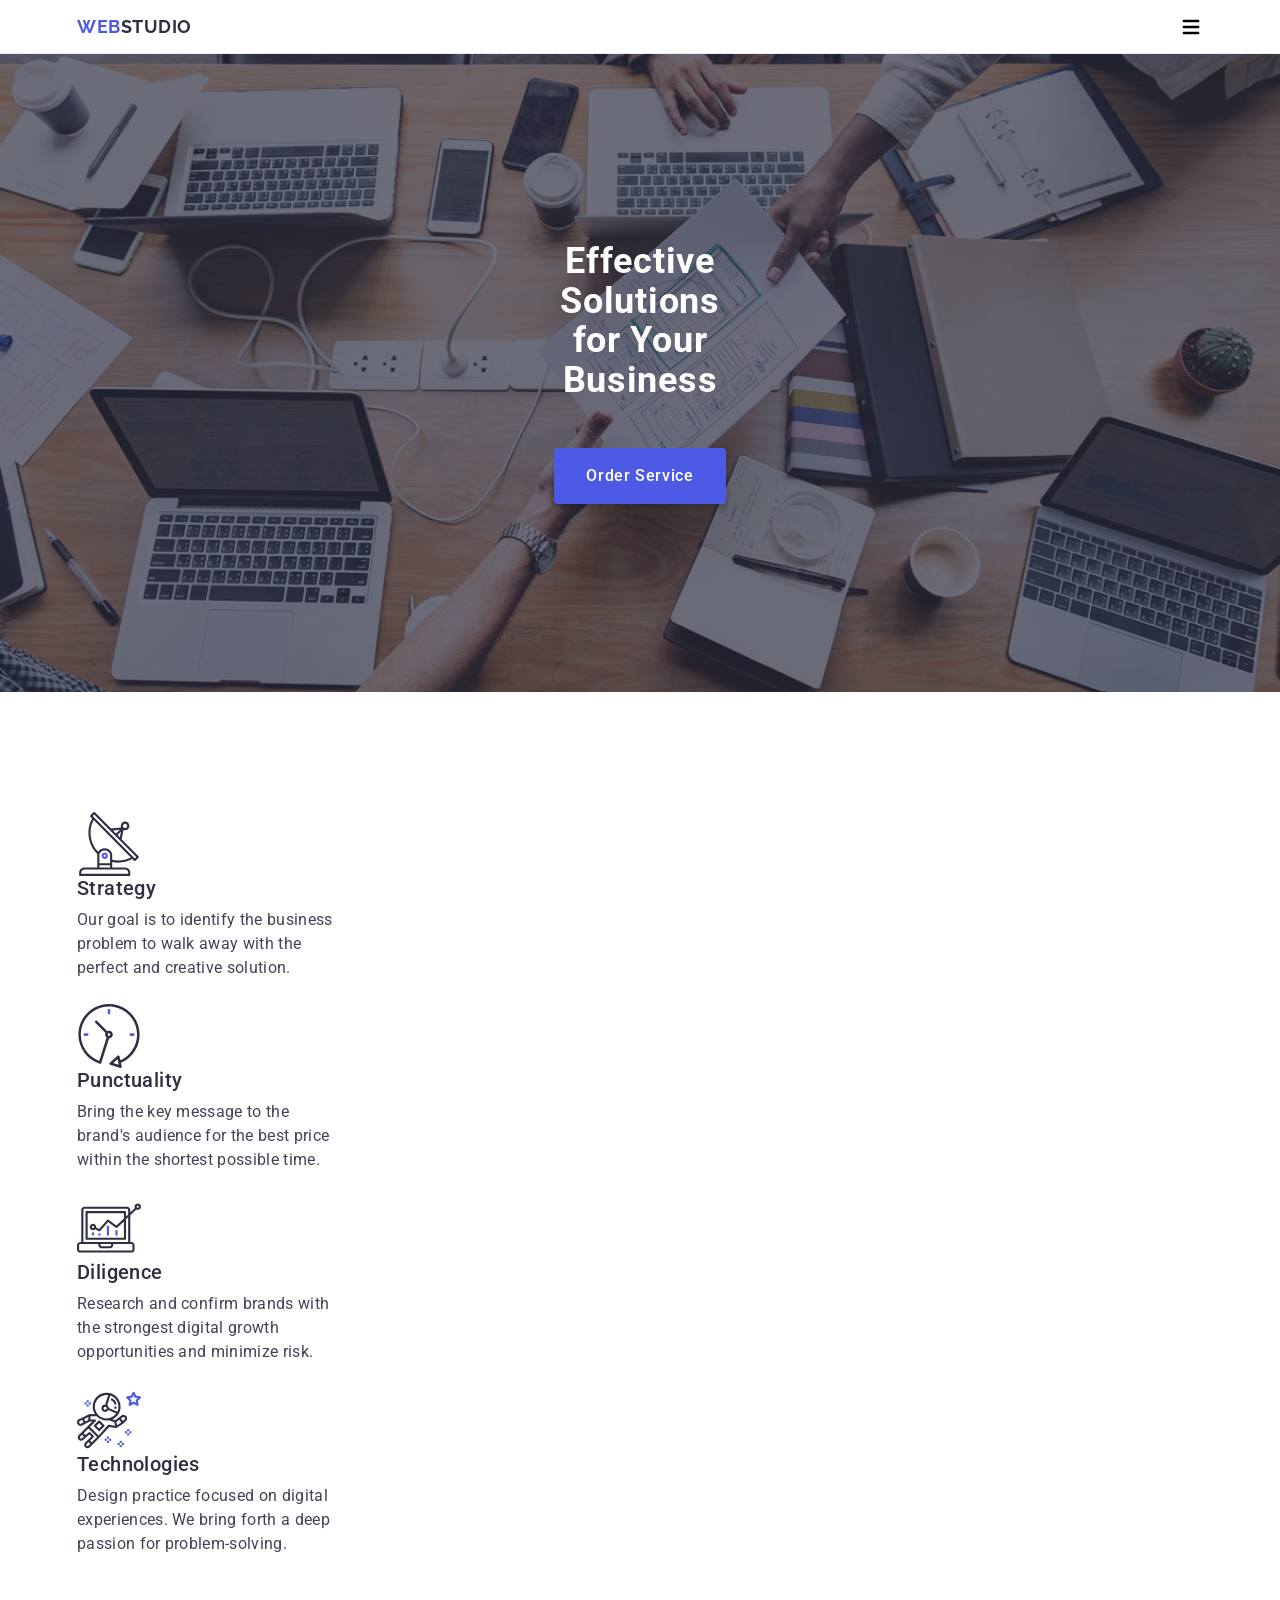
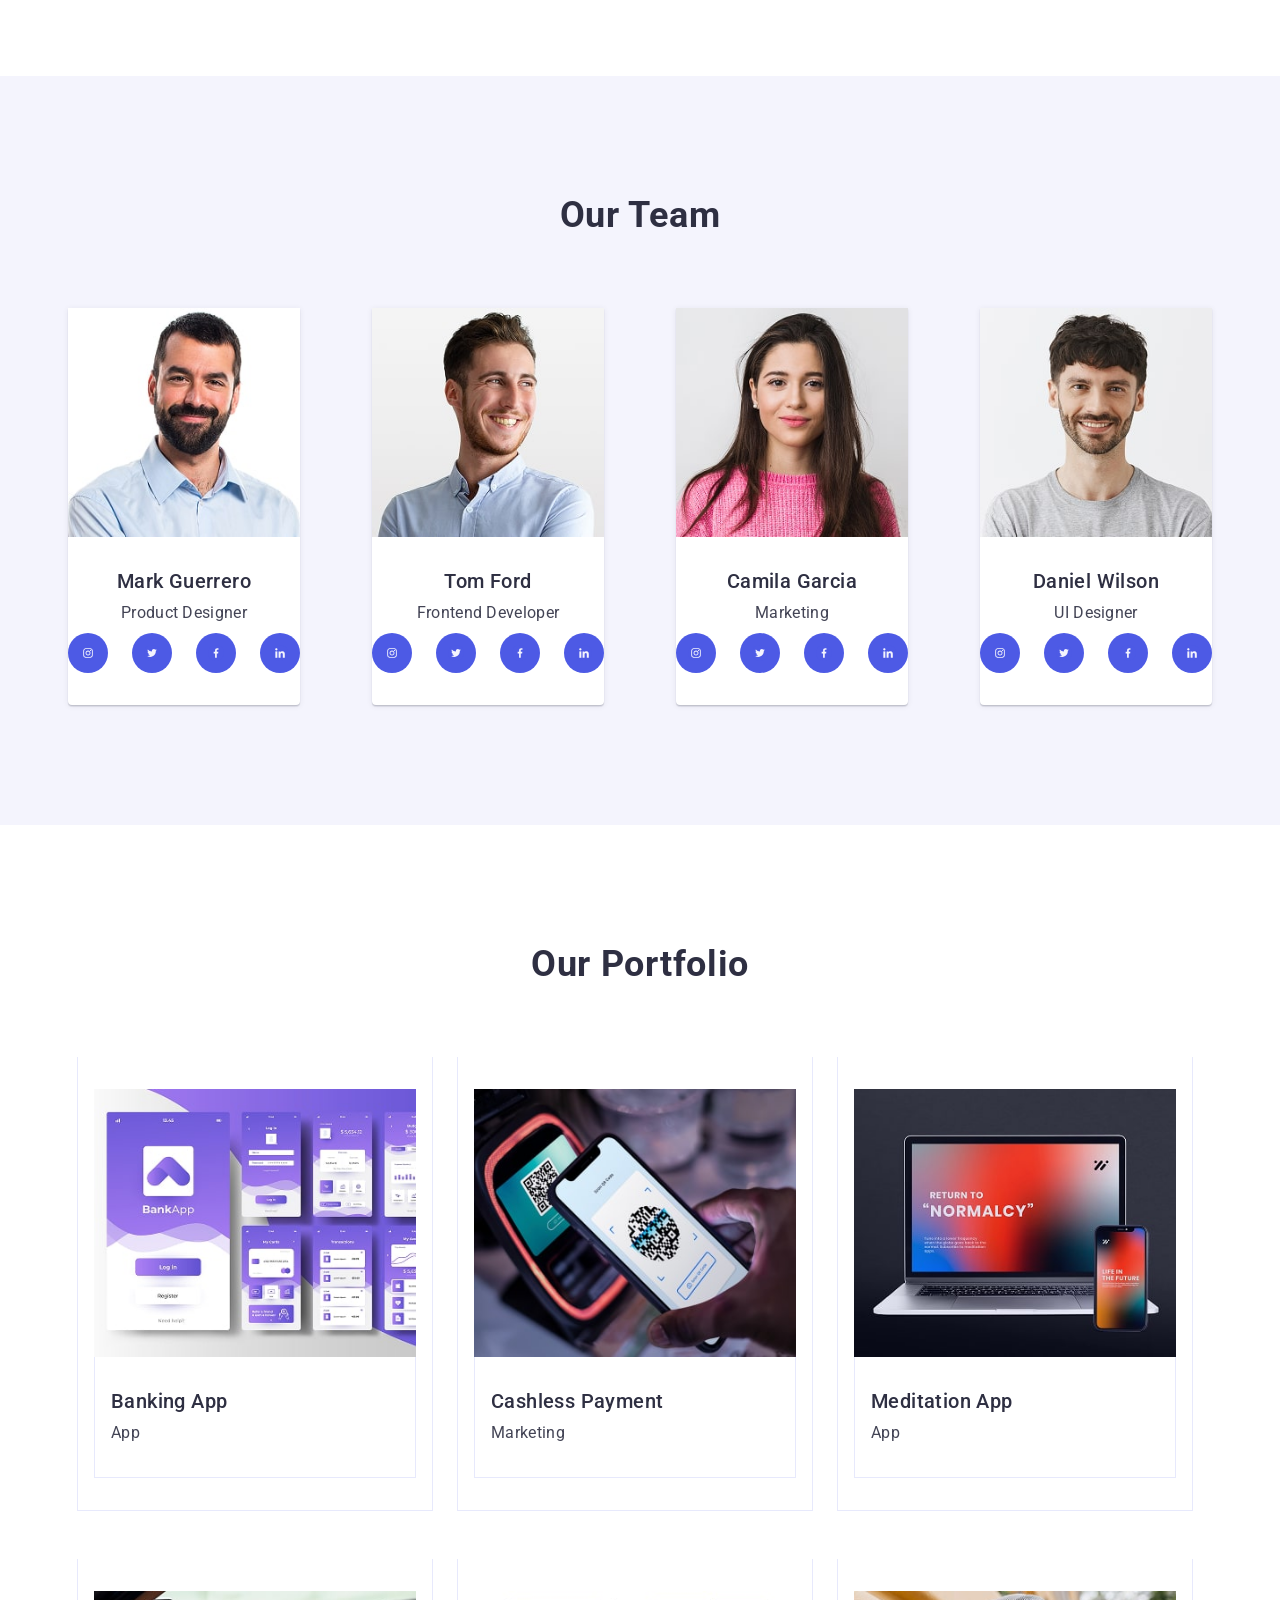
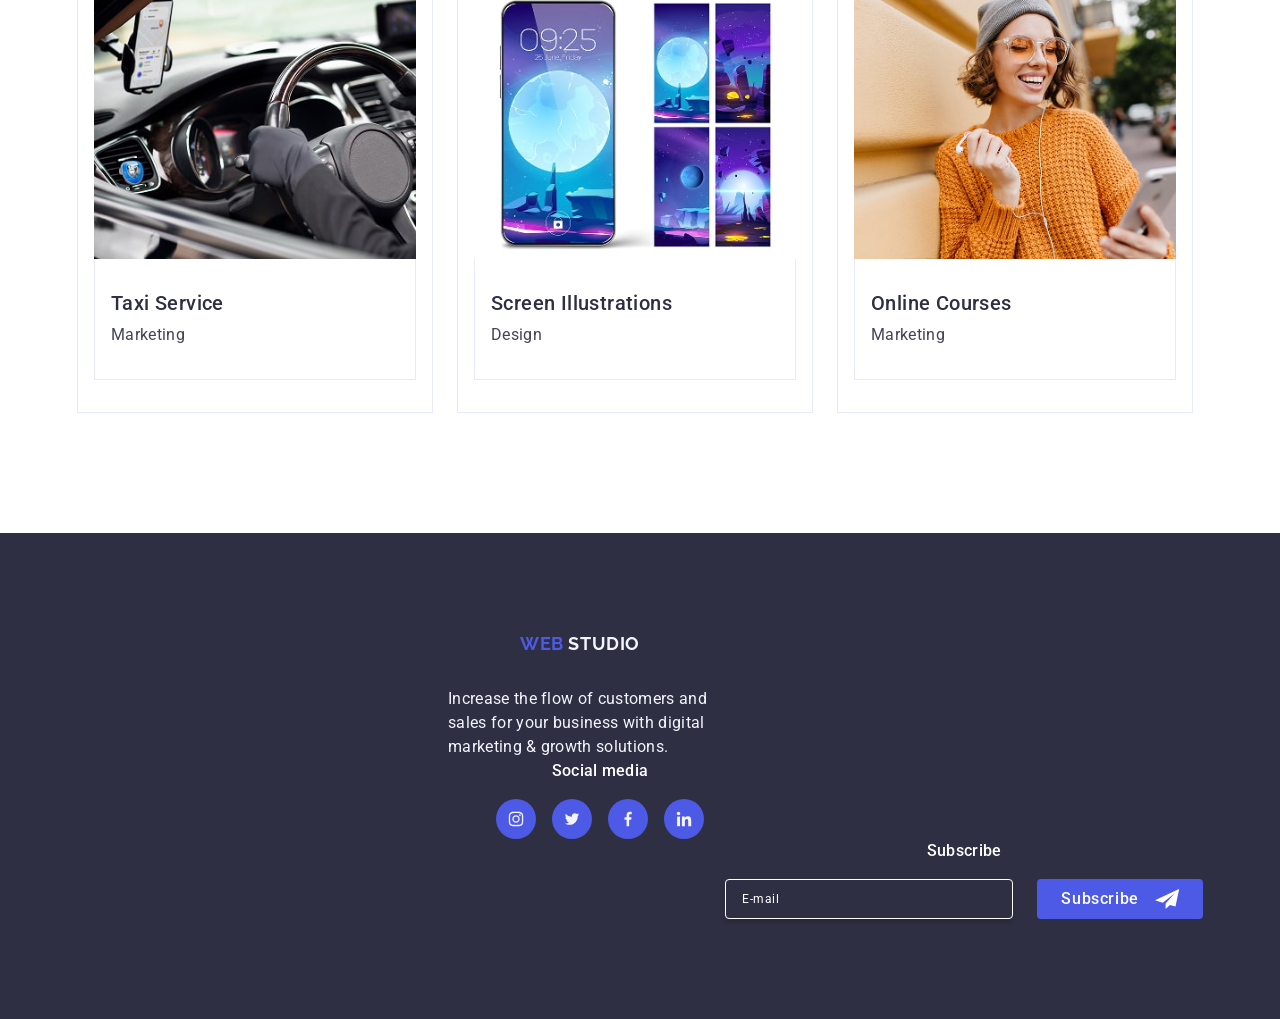
==== commit 9595dbba: "3:51" ====
--- a/index.html
+++ b/index.html
@@ -26,6 +26,11 @@
     />
     <link rel="stylesheet" href="./css/reset.css" />
     <link rel="stylesheet" href="./css/vars.css" />
+      <link
+      rel="stylesheet"
+      href="./css/styles.css"
+      />
+      
     <link
       rel="stylesheet"
       href="./css/tablet.css"
@@ -38,10 +43,7 @@
       href="./css/desktop.css"
       media="screen and (min-width: 1158px)"
     />
-      <link
-      rel="stylesheet"
-      href="./css/styles.css"
-      />
+    
 
   </head>
 
--- a/css/styles.css
+++ b/css/styles.css
@@ -87,6 +87,56 @@
   display: flex;
 }
 
+@media screen and (min-width: 768px) {
+  .nav-list {
+    display: flex;
+  }
+
+  .address {
+    display: block;
+  }
+
+  .address-list {
+    flex-direction: column;
+    gap: 12px;
+  }
+
+  .address-link {
+    padding-top: 0;
+    padding-bottom: 0;
+    font-size: 12px;
+    line-height: 1.17;
+    letter-spacing: 0.04em;
+  }
+
+  .menu-address-list-item:not(:last-child) {
+    margin-right: 0;
+  }
+
+  .menu-btn {
+    display: none;
+  }
+}
+
+@media screen and (min-width: 1158px) {
+  .address-list {
+    flex-direction: row;
+    gap: 0;
+  }
+
+  .address-link {
+    padding-top: 24px;
+    padding-bottom: 24px;
+    font-size: 16px;
+    line-height: 1.5;
+    letter-spacing: 0.02em;
+  }
+
+  .menu-address-list-item:not(:last-child) {
+    margin-right: 40px;
+  }
+}
+
 .nav-list-item:not(:last-child) {
   margin-right: 40px;
 }
@@ -139,7 +189,6 @@
   color: #4d5ae5;
   text-decoration: none;
 
-  margin-right: 76px;
   padding-top: 24px;
   padding-bottom: 24px;
   display: block;
@@ -223,17 +272,8 @@
 .main-header {
   background-color: #2e2f42;
   color: #ffffff;
-
   max-width: 1440px;
   margin: 0 auto;
-
-
-  background-image:
-    linear-gradient(rgba(46, 47, 66, 0.7), rgba(46, 47, 66, 0.7)),
-    url("../images/people-office.jpg");
-  background-size: cover;
-  background-position: center;
-  background-repeat: no-repeat;
 }
 
 
@@ -391,8 +431,7 @@
 }
 
 .portfolio-card {
-  width: calc((100% - 48px) / 3);
-  transition: box-shadow 250ms cubic-bezier(0.4, 0, 0.2, 1);
+    transition: box-shadow 250ms cubic-bezier(0.4, 0, 0.2, 1);
 }
 
 .portfolio-img-container {
@@ -411,7 +450,7 @@
    
 }
 
-.portfolio-item:hover {
+.portfolio-card:hover {
   box-shadow: 0px 4px 6px rgba(0, 0, 0, 0.1);
 }
 
@@ -437,7 +476,6 @@
   text-decoration: none;
 
   padding-top: 100px;
-  padding-bottom: 100px;
 }
 
 .footer-container {
--- a/css/tablet.css
+++ b/css/tablet.css
@@ -6,6 +6,7 @@
 
 .logo-link {
   padding: 24px 0;
+  margin-right: 120px;
 }
 
 .navigation {
@@ -44,6 +45,11 @@
   border-radius: 2px;
   background-color: var(--accent-color);
 }
+
+.address-list-item:not(:last-child) {
+  margin-bottom: 12px;
+}
+
 /*
 .menu-btn {
   display: none;
@@ -66,6 +72,18 @@
   letter-spacing: 0.04em;
   color: #434455;
 }
+
+@media screen and (min-width: 768px) and (max-width: 1157px) {
+  .address-link {
+    padding-top: 0;
+    padding-bottom: 0;
+    font-size: 12px;
+    line-height: 1.17;
+    letter-spacing: 0.04em;
+  }
+}
+
+
 
 /* HERO */
 
--- a/css/mobile.css
+++ b/css/mobile.css
@@ -36,11 +36,11 @@
   justify-content: space-between;
   align-items: center;
 }
-/*
+
 .nav-list {
   display: none;
 }
-*/
+
 
 .logo-link {
   display: block;
@@ -58,11 +58,11 @@
   color: #2e2f42;
 }
 
-/*
+
 .address {
   display: none;
 }
-*/
+
 
 .menu-btn {
   display: flex;
@@ -145,11 +145,10 @@
   width: 100%;
 }
 
-/*  
 .features-icon-items {
   display: none;
 }
-*/
+
 .feature-title {
   margin-bottom: 8px;
   font-weight: 700;
@@ -273,8 +272,10 @@
 
 .portfolio-card {
   box-shadow: 0px 1px 6px rgba(46, 47, 66, 0.08),
-    0px 1px 1px rgba(46, 47, 66, 0.16), 0px 2px 1px rgba(46, 47, 66, 0.08);
-}
+    0px 1px 1px rgba(46, 47, 66, 0.16),
+    0px 2px 1px rgba(46, 47, 66, 0.08);
+}
+
 .portfolio-card-header {
   margin-bottom: 8px;
   font-weight: 500;
@@ -324,7 +325,7 @@
 /* FOOTER */
 
 .main-footer-logo {
-  padding-top: 96px;
+  padding-top: 96px; 
   padding-bottom: 96px;
   background-color: var(--secondary-background-color);
 }
@@ -408,6 +409,13 @@
   flex-direction: column;
   align-items: center;
   gap: 16px;
+}
+
+@media screen and (min-width: 768px) {
+  .footer-subscribe-form {
+    flex-direction: row;
+    gap: 24px;
+  }
 }
 
 .footer-subscribe-input {
@@ -756,6 +764,12 @@
   transition: transform 400ms cubic-bezier(0.4, 0, 0.2, 1);
 }
 
+@media screen and (min-width: 768px) {
+  .mobile-menu {
+    display: none;
+  }
+}
+
 .modal {
   display: flex;
   flex-direction: column;
--- a/css/desktop.css
+++ b/css/desktop.css
@@ -50,6 +50,17 @@
 .address-list {
   display: flex;
 }
+
+@media screen and (min-width: 1158px) {
+  .address-link {
+    padding-top: 24px;
+    padding-bottom: 24px;
+    font-size: 16px;
+    line-height: 1.5;
+    letter-spacing: 0.02em;
+  }
+}
+
 
 .menu-address-list-item:not(:last-child) {
   margin-bottom: 0;
@@ -114,11 +125,21 @@
 }
 
 .feature-title {
+  font-weight: 500;
+  font-size: 20px;
+  line-height: 1.2;
+  letter-spacing: 0.02em;
   text-align: left;
 }
 
 .features-icon-items {
   display: flex;
+}
+
+@media screen and (min-width: 1158px) {
+  .features-icon-items {
+    display: flex;
+  }
 }
 
 .feature-title {
@@ -168,18 +189,16 @@
     gap: 48px 24px;
   }
 
-  .portfolio-card {
-    width: calc((100% - 48px) / 3);
-    box-shadow: none;
-    transition: box-shadow 250ms cubic-bezier(0.4, 0, 0.2, 1);
-  }
-
-  .portfolio-card:hover,
-  .portfolio-card:focus {
-    box-shadow: 0px 1px 6px rgba(46, 47, 66, 0.08),
-      0px 1px 1px rgba(46, 47, 66, 0.16),
-      0px 2px 1px rgba(46, 47, 66, 0.08);
-  }
+.portfolio-card {
+  box-shadow: none;
+  transition: box-shadow 250ms cubic-bezier(0.4, 0, 0.2, 1);
+}
+
+.portfolio-card:hover,
+.portfolio-card:focus {
+  box-shadow: 0px 1px 6px rgba(46, 47, 66, 0.08),
+    0px 1px 1px rgba(46, 47, 66, 0.16),
+    0px 2px 1px rgba(46, 47, 66, 0.08);
 }
 
 /* FOOTER */
@@ -245,3 +264,7 @@
     display: flex;
   }
 }
+
+.logo-link {
+  margin-right: 76px;
+}
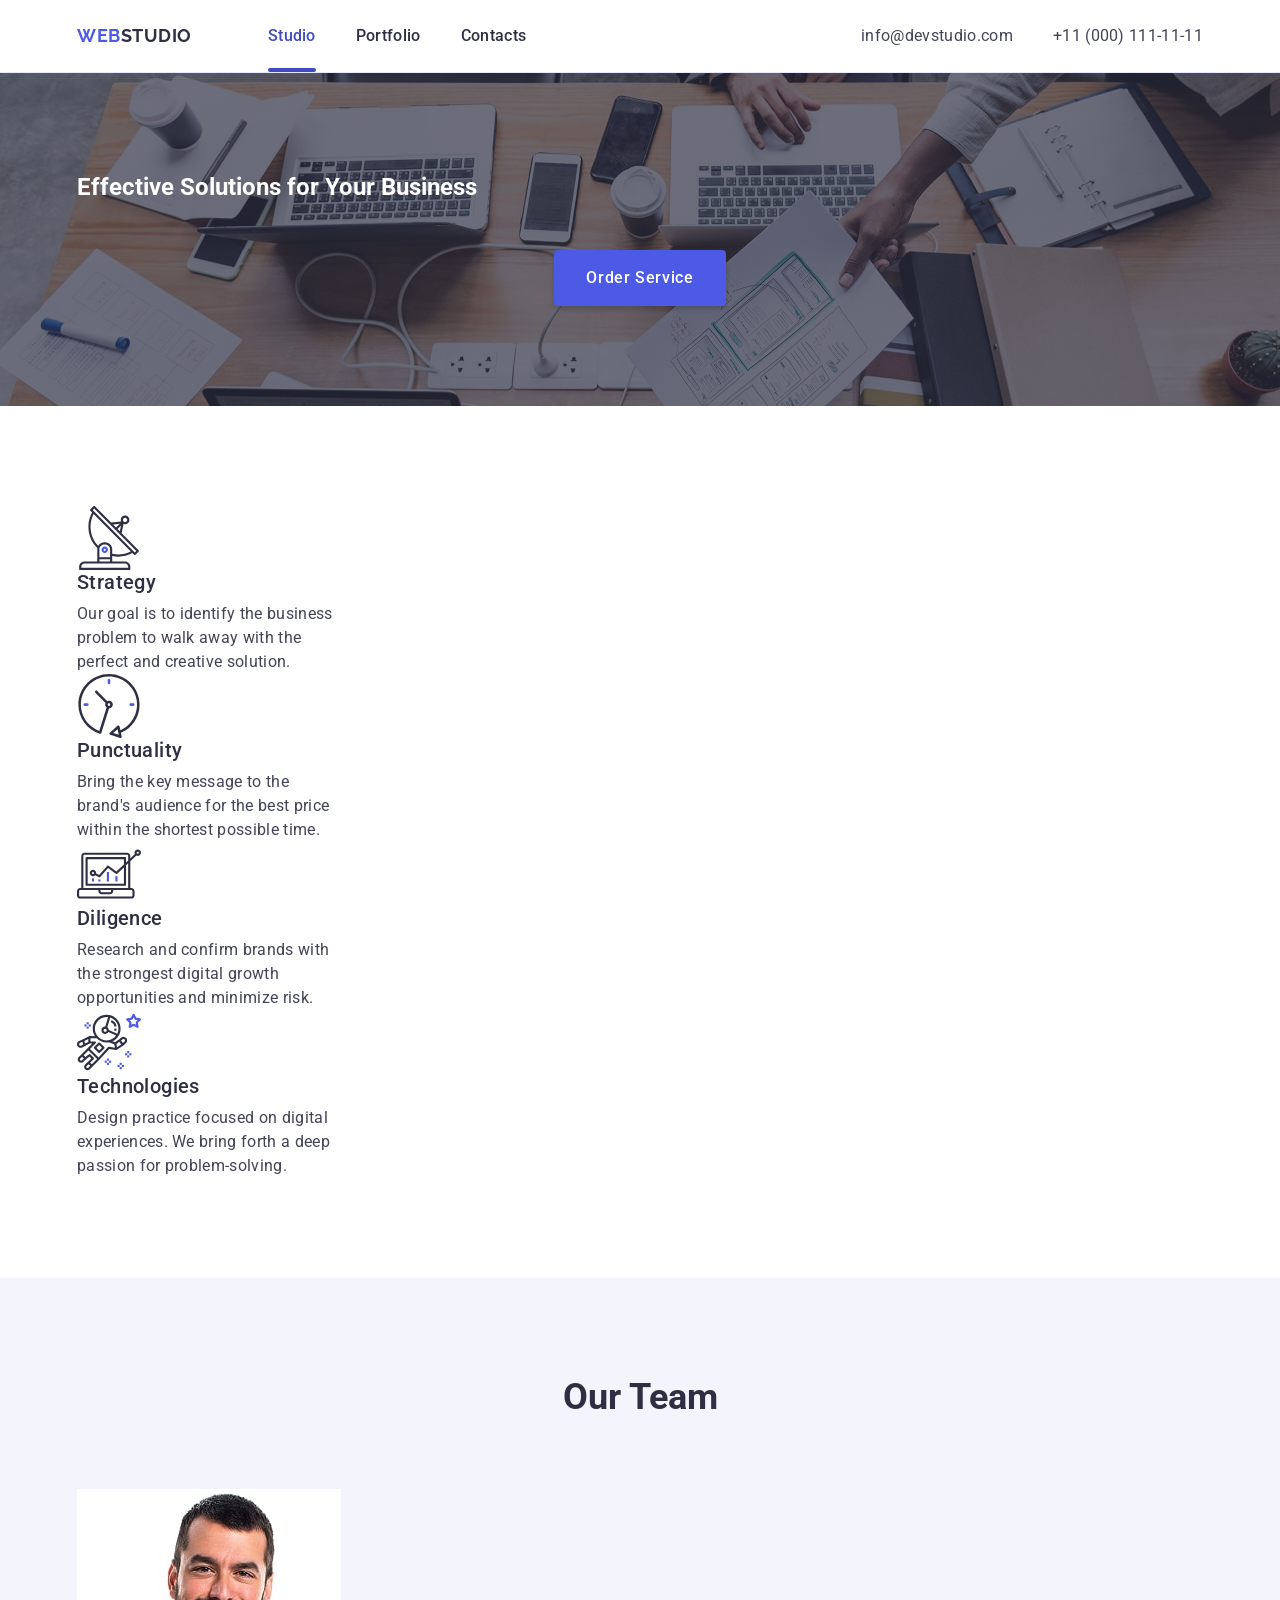
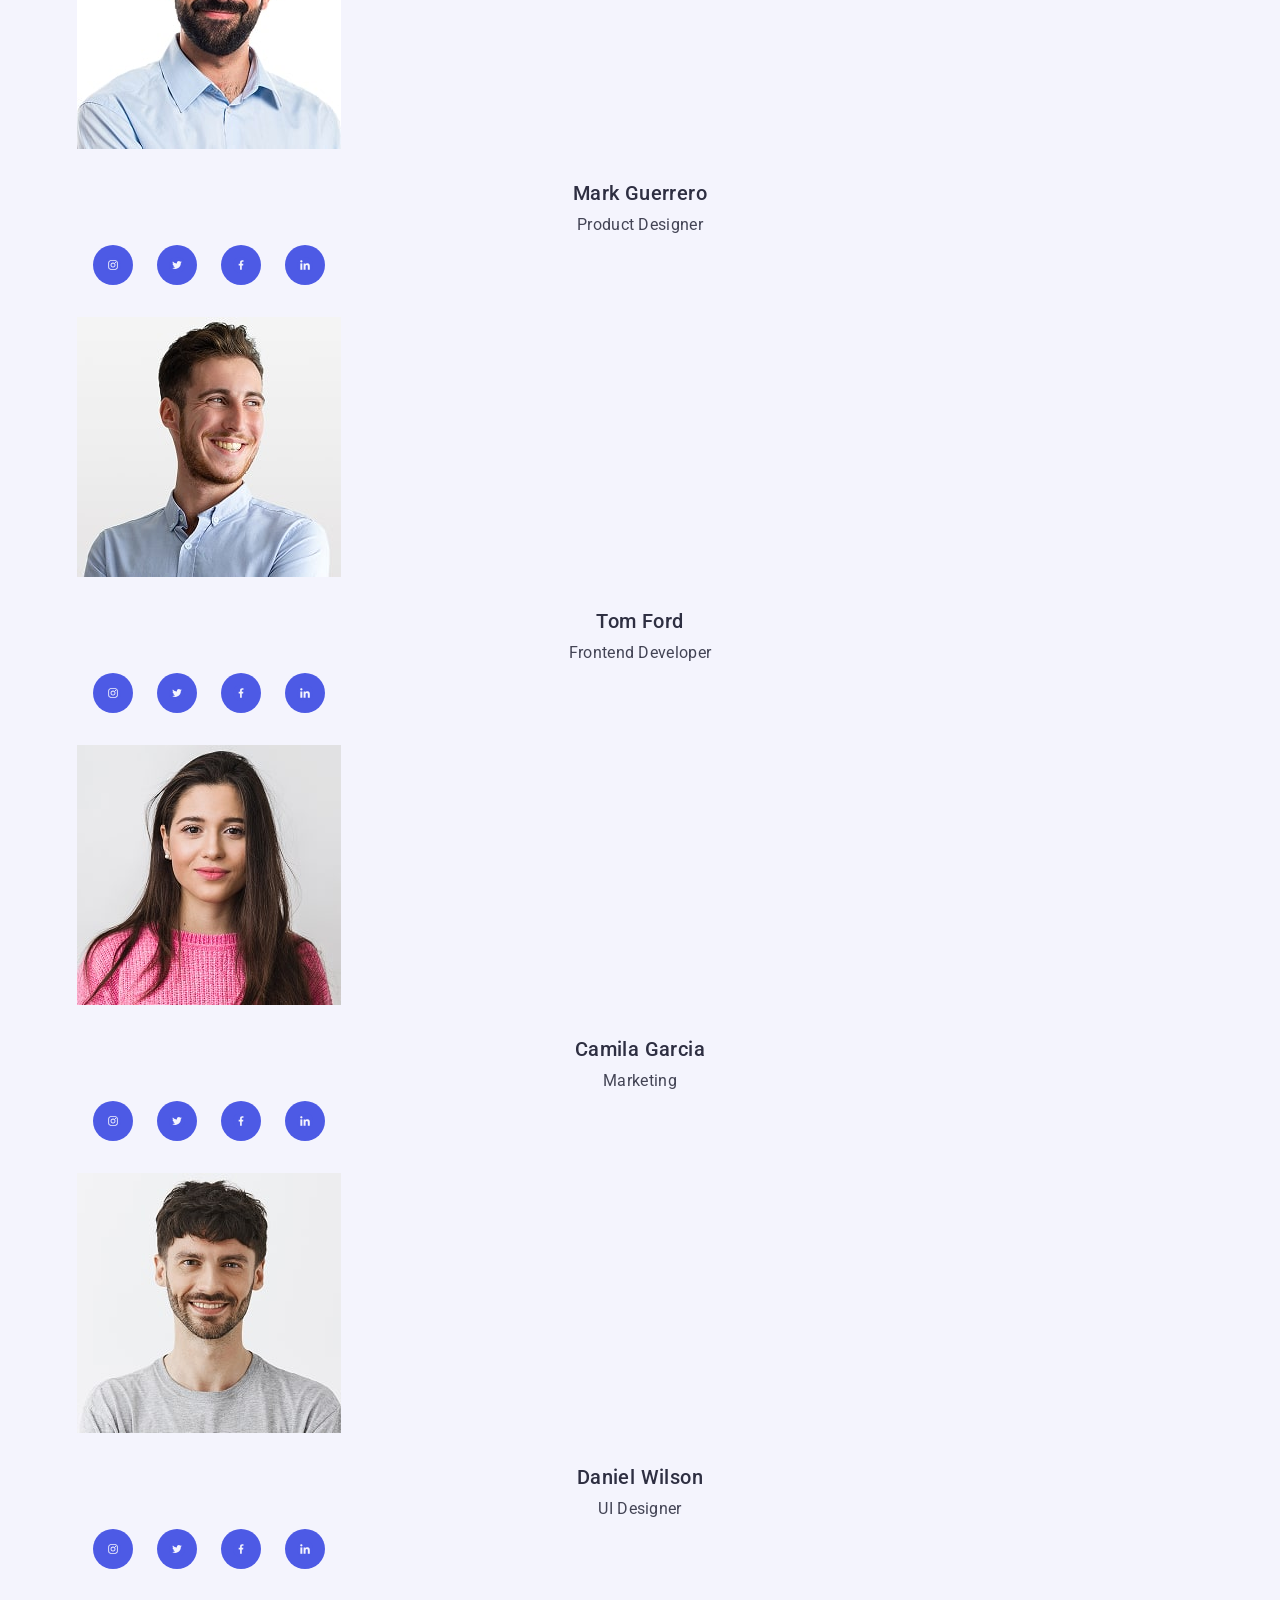
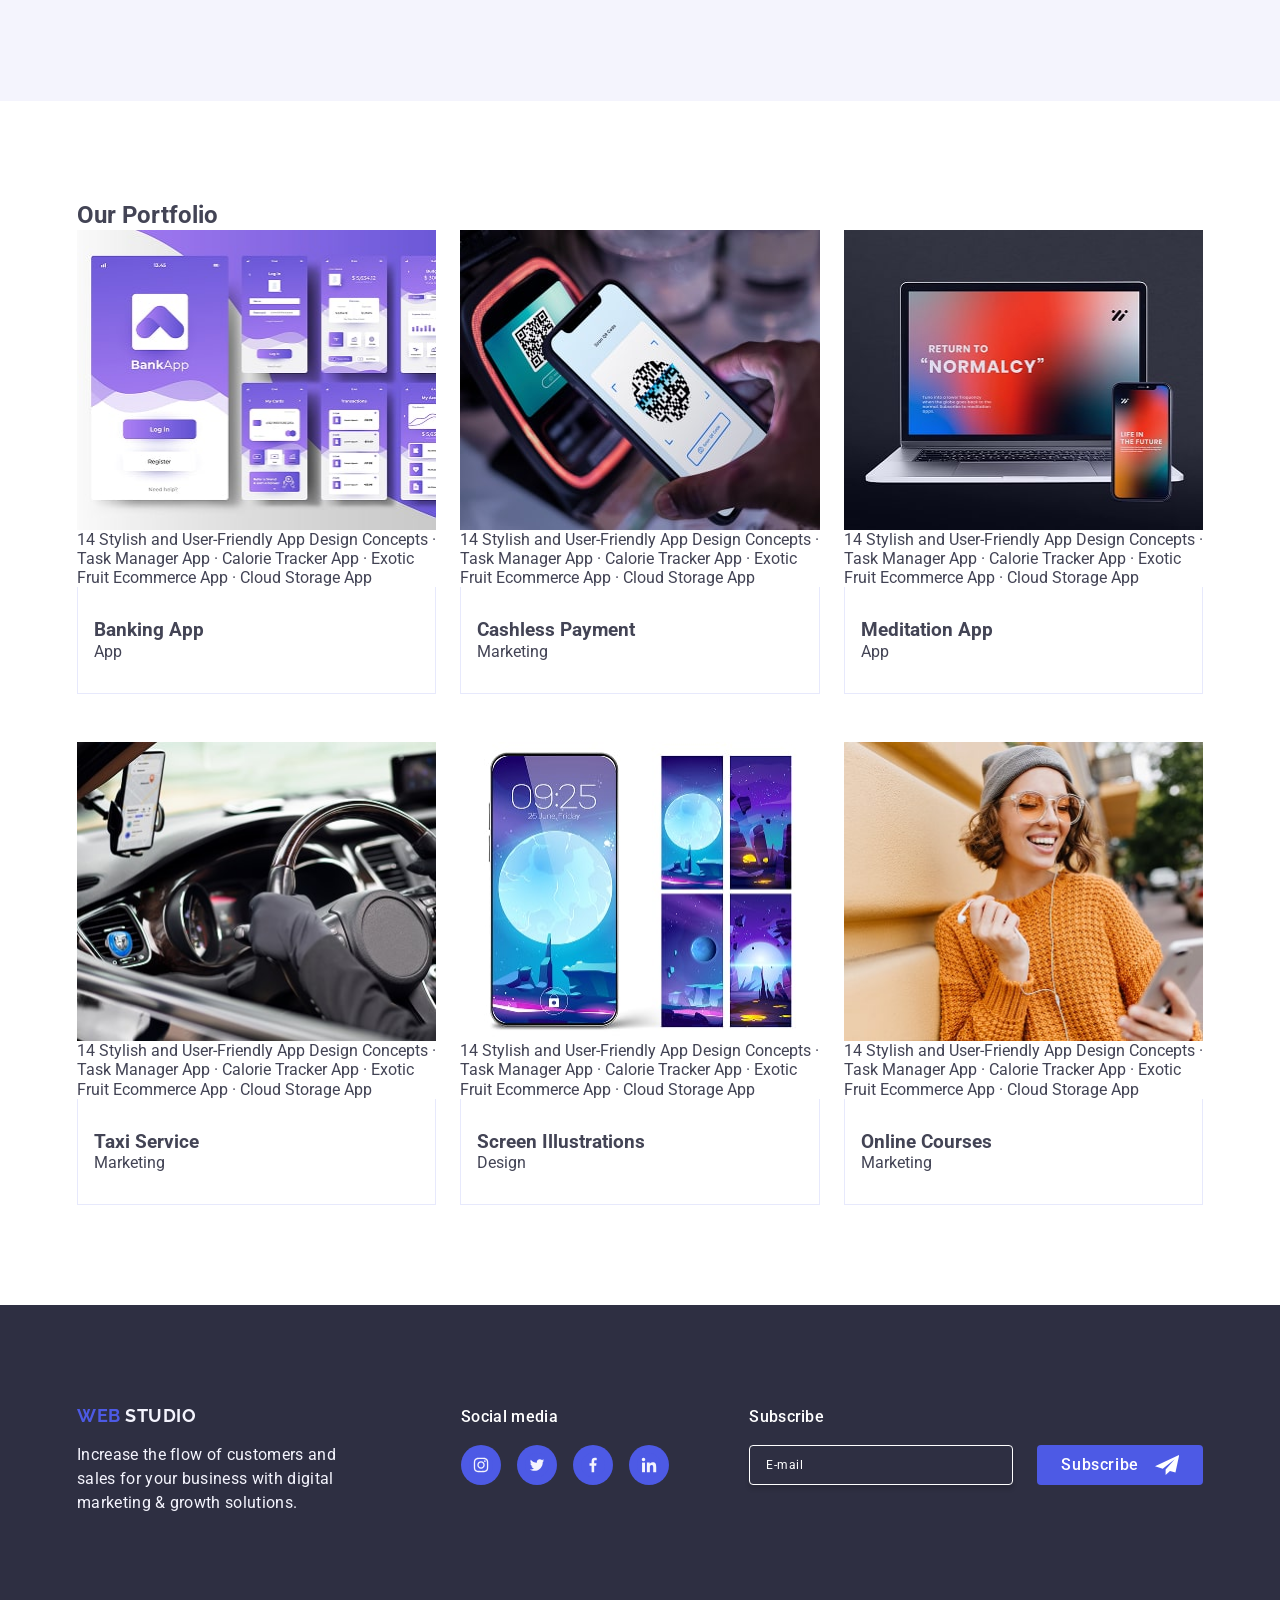
==== commit de04ae2d: "17:50 25.04." ====
--- a/index.html
+++ b/index.html
@@ -24,25 +24,13 @@
       href="https://fonts.googleapis.com/css2?family=Raleway:wght@700&amp;family=Roboto:wght@400;500;700&amp;display=swap"
       rel="stylesheet"
     />
-    <link rel="stylesheet" href="./css/reset.css" />
-    <link rel="stylesheet" href="./css/vars.css" />
-      <link
-      rel="stylesheet"
-      href="./css/styles.css"
-      />
-      
-    <link
-      rel="stylesheet"
-      href="./css/tablet.css"
-      media="screen and (min-width: 768px)"
-    />
-    <link rel="stylesheet" href="./css/mobile.css" />
-    
-    <link
-      rel="stylesheet"
-      href="./css/desktop.css"
-      media="screen and (min-width: 1158px)"
-    />
+<link rel="stylesheet" href="./css/reset.css" />
+<link rel="stylesheet" href="./css/vars.css" />
+<link rel="stylesheet" href="./css/styles.css" />
+<link rel="stylesheet" href="./css/mobile.css" media="screen and (max-width: 767.98px)" />
+<link rel="stylesheet" href="./css/tablet.css" media="screen and (min-width: 768px) and (max-width: 1157.98px)" />
+<link rel="stylesheet" href="./css/desktop.css" media="screen and (min-width: 1158px)" />
+
     
 
   </head>
--- a/css/styles.css
+++ b/css/styles.css
@@ -321,14 +321,13 @@
 
 
 .feature-title {
-  font-family: Roboto, sans-serif;
-  font-weight: 500;
-  font-size: 20px;
-  line-height: 1.2;
-  letter-spacing: 0.02em;
-  color: #2e2f42;
-  width: 264px;
-  margin-bottom: 8px;
+margin-bottom: 8px;
+  font-weight: 700;
+  font-size: 36px;
+  line-height: 1.1;
+  letter-spacing: 0.02em;
+  text-align: center;
+  color: var(--primary-text-color);
 }
 
 .feature-desc {
@@ -431,26 +430,22 @@
 }
 
 .portfolio-card {
-    transition: box-shadow 250ms cubic-bezier(0.4, 0, 0.2, 1);
+  transition: box-shadow 250ms cubic-bezier(0.4, 0, 0.2, 1);
 }
 
 .portfolio-img-container {
   overflow: hidden;
   position: relative;
 }
+
 .portfolio-card-thumb {
   border: 1px solid #e7e9fc;
   border-top: none;
   padding: 32px 16px;
 }
 
-.portfolio-item {
-   width: calc((100% - 48px) / 3);
-
-   
-}
-
-.portfolio-card:hover {
+.portfolio-card:hover,
+.portfolio-card:focus {
   box-shadow: 0px 4px 6px rgba(0, 0, 0, 0.1);
 }
 
@@ -463,6 +458,10 @@
   margin-bottom: 8px;
 }
 
+.portfolio-card {
+  width: 100%;
+}
+
 .portfolio-item-desc {
   line-height: 1.5;
   letter-spacing: 0.02em;
@@ -475,7 +474,7 @@
   background-color: #2e2f42;
   text-decoration: none;
 
-  padding-top: 100px;
+  padding: 100px 0;
 }
 
 .footer-container {
@@ -558,7 +557,7 @@
   display: flex;
   flex-direction: column;
   align-items: center;
-  gap: 16px;
+  gap: 24px;
 }
 
 @media screen and (min-width: 768px) {
@@ -593,9 +592,10 @@
 .footer-subscribe {
   margin-left: auto;
 }
-
+/*
 .container-footer {
 }
+*/
 
 .team-social-link {
   display: flex;
@@ -647,11 +647,6 @@
 }
 
 
-.footer-subscribe-form {
-  display: flex;
-  gap: 24px;
-  
-}
 .footer-subscribe {
   margin-left: auto;
 }
@@ -965,9 +960,3 @@
 }
 
 
-
-/* -- -- */
-
-
-
-
--- a/css/mobile.css
+++ b/css/mobile.css
@@ -69,7 +69,7 @@
 }
 
 /* HERO */
-
+@media screen and (max-width: 767.98px) {
 .hero-section {
   margin: 0 auto;
   max-width: 320px;
@@ -85,27 +85,18 @@
   background-size: cover;
 }
 
-@media (min-device-pixel-ratio: 2),
-  (min-resolution: 192dpi),
-  (min-resolution: 2dppx) {
-  .hero-section {
-    background-image: linear-gradient(
-        rgba(46, 47, 66, 0.7),
-        rgba(46, 47, 66, 0.7)
-      ),
-      url(../images/mobile/background-image/Dark-bg@2x-min.jpg);
-  }
-}
-
 .main-header-logo {
   margin: 0 auto 72px auto;
   font-size: 36px;
   line-height: 1.1;
   max-width: 216px;
+  margin-bottom: 72px;
   font-weight: 700;
   letter-spacing: 0.02em;
   text-align: center;
   color: #fff;
+}
+
 }
 
 .button-main-header {
@@ -123,7 +114,6 @@
   letter-spacing: 0.04em;
   color: #ffffff;
   background-color: #4d5ae5;
-  box-shadow: 0 4px 4px 0 rgba(0, 0, 0, 0.15);
   transition: background-color var(--base-transition);
 }
 
@@ -270,11 +260,6 @@
   gap: 48px;
 }
 
-.portfolio-card {
-  box-shadow: 0px 1px 6px rgba(46, 47, 66, 0.08),
-    0px 1px 1px rgba(46, 47, 66, 0.16),
-    0px 2px 1px rgba(46, 47, 66, 0.08);
-}
 
 .portfolio-card-header {
   margin-bottom: 8px;
@@ -315,18 +300,11 @@
   transform: translateY(0%);
 }
 
-.portfolio-card {
-  /* padding:32px 16px; */
-  border: 1px solid #e7e9fc;
-  border-top: none;
-  padding: 32px 16px;
-}
 
 /* FOOTER */
 
 .main-footer-logo {
-  padding-top: 96px; 
-  padding-bottom: 96px;
+  padding: 96px 0;
   background-color: var(--secondary-background-color);
 }
 
@@ -726,21 +704,40 @@
     transform 400ms cubic-bezier(0.4, 0, 0.2, 1);
 }
 .mobile-menu {
+  display: none;
   position: fixed;
-  top: 0;
-  left: 0;
-  width: 100%;
-  height: 100%;
-
-  background-color: var(--primary-background-color);
-  transform: translateX(100%);
+  inset: 0;
+  z-index: 999;
+  background-color: #fff;
   opacity: 0;
   visibility: hidden;
   pointer-events: none;
-
-  transition: opacity var(--base-transition), visibility var(--base-transition),
-    transform 400ms cubic-bezier(0.4, 0, 0.2, 1);
-}
+  transform: translateX(100%);
+  transition: opacity 250ms ease, transform 250ms ease, visibility 250ms ease;
+}
+
+.mobile-menu.is-open {
+  position: fixed;
+  inset: 0;
+  opacity: 1;
+  visibility: visible;
+  pointer-events: auto;
+  transform: translateX(0);
+}
+
+@media screen and (min-width: 768px) {
+  .mobile-menu {
+    display: none;
+  }
+}
+
+
+@media (max-width: 767px) {
+  .mobile-menu {
+    display: block;
+  }
+}
+
 
 .mobile-menu.is-open {
   opacity: 1;
@@ -866,3 +863,10 @@
   justify-content: center;
 }
 
+.portfolio-card {
+  box-shadow: 0px 1px 6px rgba(46, 47, 66, 0.08),
+              0px 1px 1px rgba(46, 47, 66, 0.16),
+              0px 2px 1px rgba(46, 47, 66, 0.08);
+width: 100%
+
+}
--- a/css/tablet.css
+++ b/css/tablet.css
@@ -6,18 +6,22 @@
 
 .logo-link {
   padding: 24px 0;
-  margin-right: 120px;
 }
 
 .navigation {
   display: flex;
   align-items: center;
-  gap: 120px;
+  gap: 76px;
 }
 
 .nav-list {
   display: flex;
   gap: 40px;
+}
+
+
+.features-icon-items {
+  display: none;
 }
 
 .navigation-link {
@@ -159,6 +163,9 @@
 .our-team-card {
   flex-basis: calc((100% - 24px) / 2);
   max-width: 264px;
+  box-shadow: 0px 1px 6px rgba(46, 47, 66, 0.08),
+    0px 1px 1px rgba(46, 47, 66, 0.16), 0px 2px 1px rgba(46, 47, 66, 0.08);
+
 }
 
 /* PORTFOLIO */
@@ -175,6 +182,10 @@
 }
 
 /* FOOTER */
+
+.main-footer-logo {
+ padding: 100px 0;
+}
 
 .footer-cont {
   flex-direction: row;
@@ -234,4 +245,51 @@
   .menu-btn {
     display: none;
   }
+}
+
+@media screen and (min-width: 768px) {
+  .section {
+    padding-top: 80px;
+    padding-bottom: 80px;
+  }
+}
+
+.portfolio-card {
+  box-shadow: none;
+}
+
+@media (max-width: 1157px) {
+  .portfolio-card {
+    box-shadow: 0px 1px 6px rgba(46, 47, 66, 0.08),
+                0px 1px 1px rgba(46, 47, 66, 0.16),
+                0px 2px 1px rgba(46, 47, 66, 0.08);
+  }
+}
+
+@media screen and (min-width: 1158px) {
+  .portfolio-card {
+    box-shadow: none;
+    transition: box-shadow 250ms ease;
+    width: calc((100% - 24px) / 2)
+  }
+
+  .portfolio-card:hover {
+    box-shadow: 0px 1px 6px rgba(46, 47, 66, 0.08),
+                0px 1px 1px rgba(46, 47, 66, 0.16),
+                0px 2px 1px rgba(46, 47, 66, 0.08);
+  }
+}
+
+.features-icon-items {
+  display: none;
+}
+
+@media screen and (min-width: 768px) {
+  .mobile-menu {
+    display: none;
+  }
+
+  .menu-toggle {
+    display: none;
+  }
 }
--- a/css/desktop.css
+++ b/css/desktop.css
@@ -16,8 +16,10 @@
 }
 
 .navigation {
+  display: flex;
+  align-items: center;
   gap: 76px;
-}
+} 
 
 .navigation-link {
   padding-top: 24px;
@@ -132,9 +134,6 @@
   text-align: left;
 }
 
-.features-icon-items {
-  display: flex;
-}
 
 @media screen and (min-width: 1158px) {
   .features-icon-items {
@@ -166,11 +165,6 @@
   gap: 48px;
 }
 
-.portfolio-card {
-  box-shadow: 0px 1px 6px rgba(46, 47, 66, 0.08),
-    0px 1px 1px rgba(46, 47, 66, 0.16),
-    0px 2px 1px rgba(46, 47, 66, 0.08);
-}
 
 @media screen and (min-width: 768px) {
   .portfolio-list {
@@ -188,10 +182,10 @@
   .portfolio-list {
     gap: 48px 24px;
   }
-
 .portfolio-card {
-  box-shadow: none;
-  transition: box-shadow 250ms cubic-bezier(0.4, 0, 0.2, 1);
+  transition: box-shadow 250ms ease;
+  width: calc((100% - 48px) / 3)
+}
 }
 
 .portfolio-card:hover,
@@ -231,6 +225,12 @@
   justify-content: center;
 }
 
+.footer-subscribe-form {
+  flex-direction: row;
+  gap: 24px;
+}
+
+
 /* BURGER MENU */
 
 .mobile-menu {
@@ -265,6 +265,48 @@
   }
 }
 
-.logo-link {
-  margin-right: 76px;
-}
+/* .logo-link {
+
+}
+*/
+
+@media screen and (min-width: 1158px) {
+  .section {
+    padding-top: 100px;
+    padding-bottom: 100px;
+  }
+}
+
+
+@media screen and (min-width: 1158px) {
+  .portfolio-card {
+    box-shadow: none;
+  }
+
+  .portfolio-card:hover {
+    box-shadow: 0px 1px 6px rgba(46, 47, 66, 0.08),
+      0px 1px 1px rgba(46, 47, 66, 0.16),
+      0px 2px 1px rgba(46, 47, 66, 0.08);
+  }
+}
+
+@media screen and (min-width: 1158px) {
+  .main-footer-logo {
+ padding: 100px 0;
+  }
+}
+
+
+@media screen and (min-width: 1158px) {
+  .portfolio-card {
+    box-shadow: none;
+    transition: box-shadow 250ms ease;
+    width: calc((100% - 48px) / 3)
+  }
+
+  .portfolio-card:hover {
+    box-shadow: 0px 1px 6px rgba(46, 47, 66, 0.08),
+                0px 1px 1px rgba(46, 47, 66, 0.16),
+                0px 2px 1px rgba(46, 47, 66, 0.08);
+  }
+}
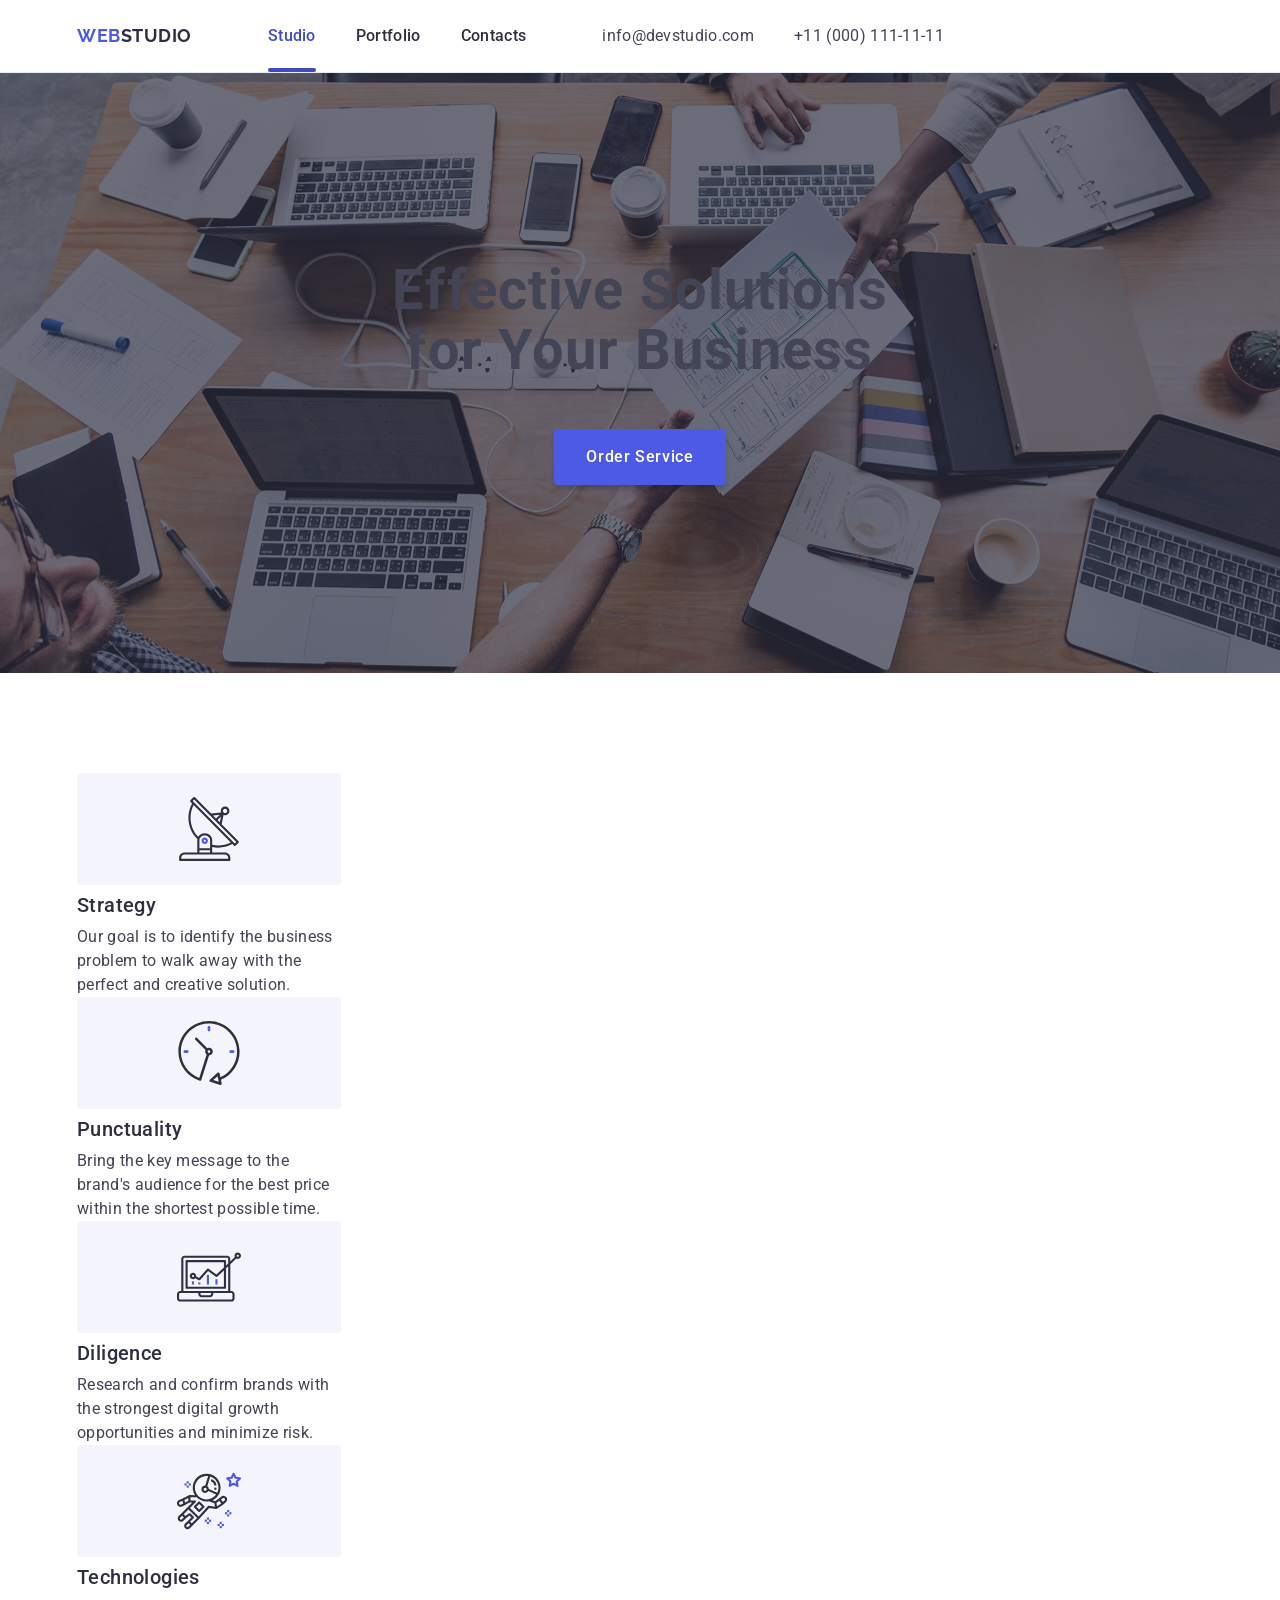
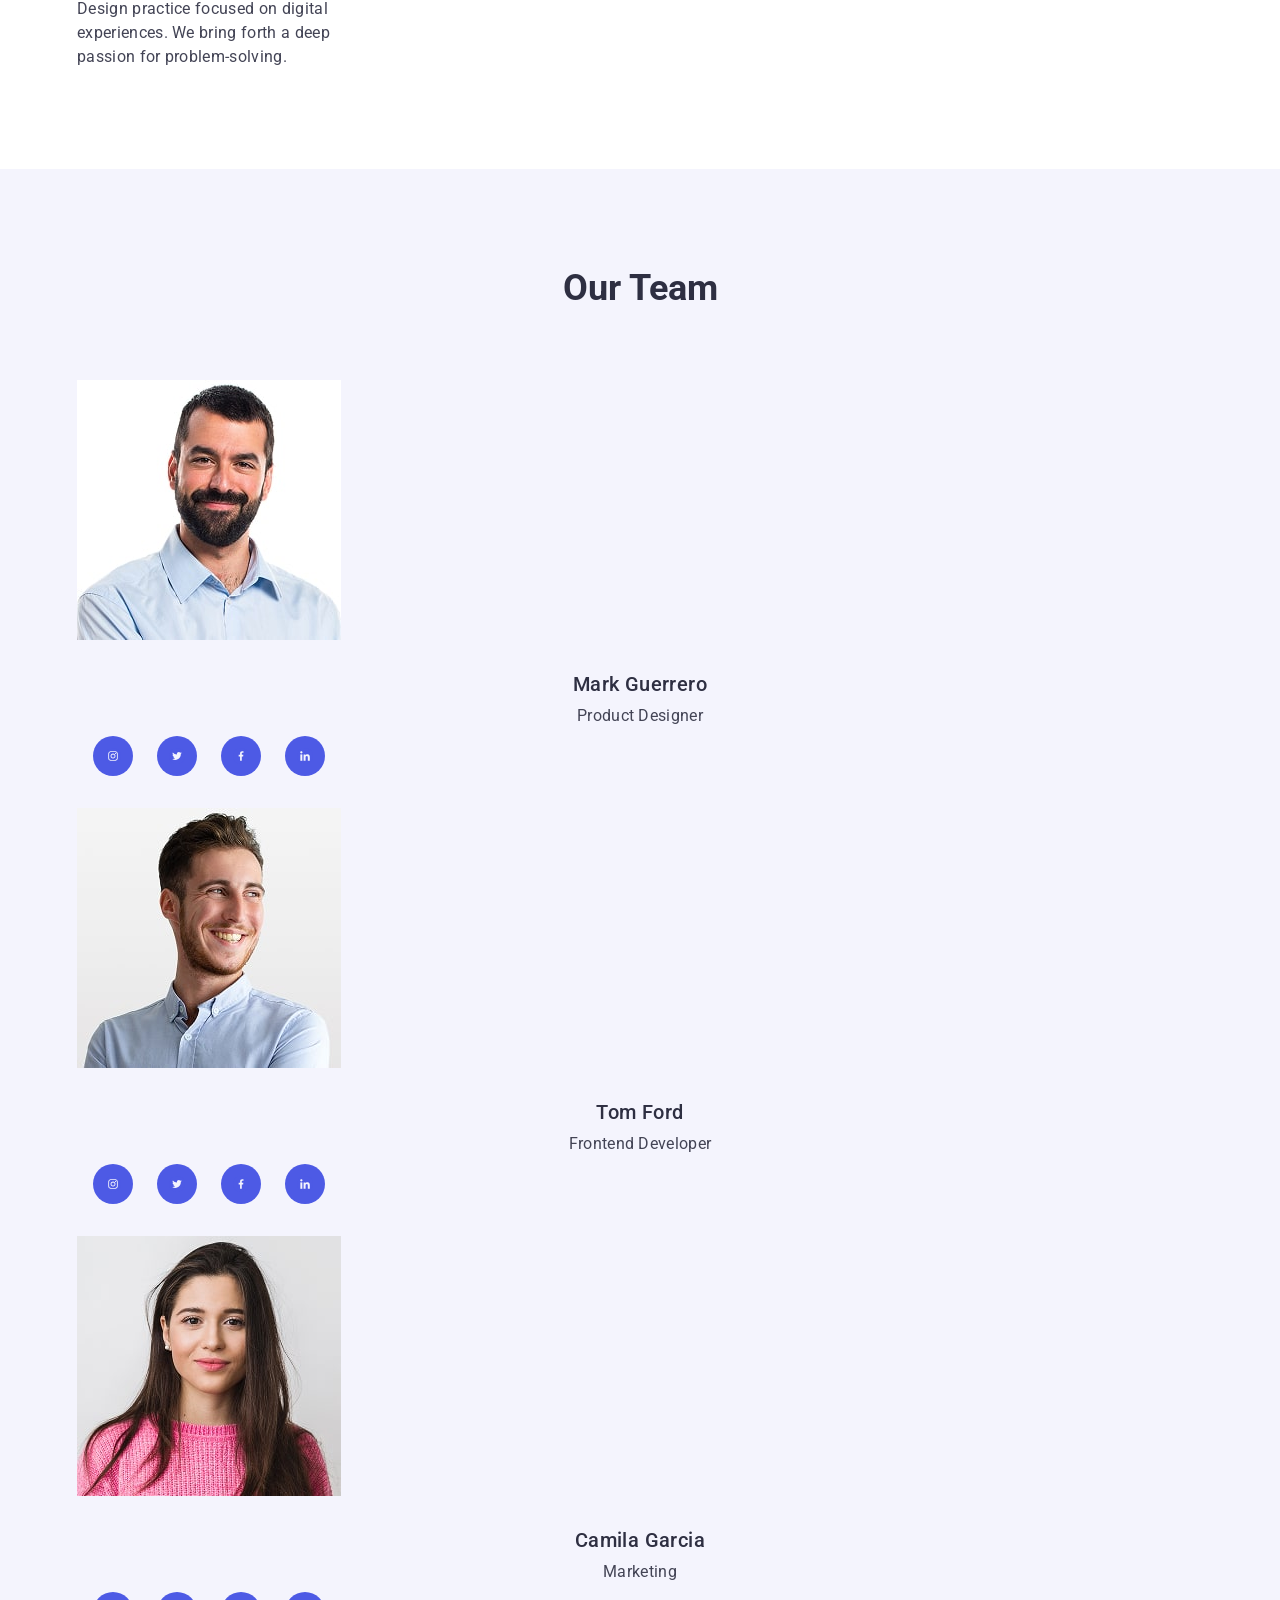
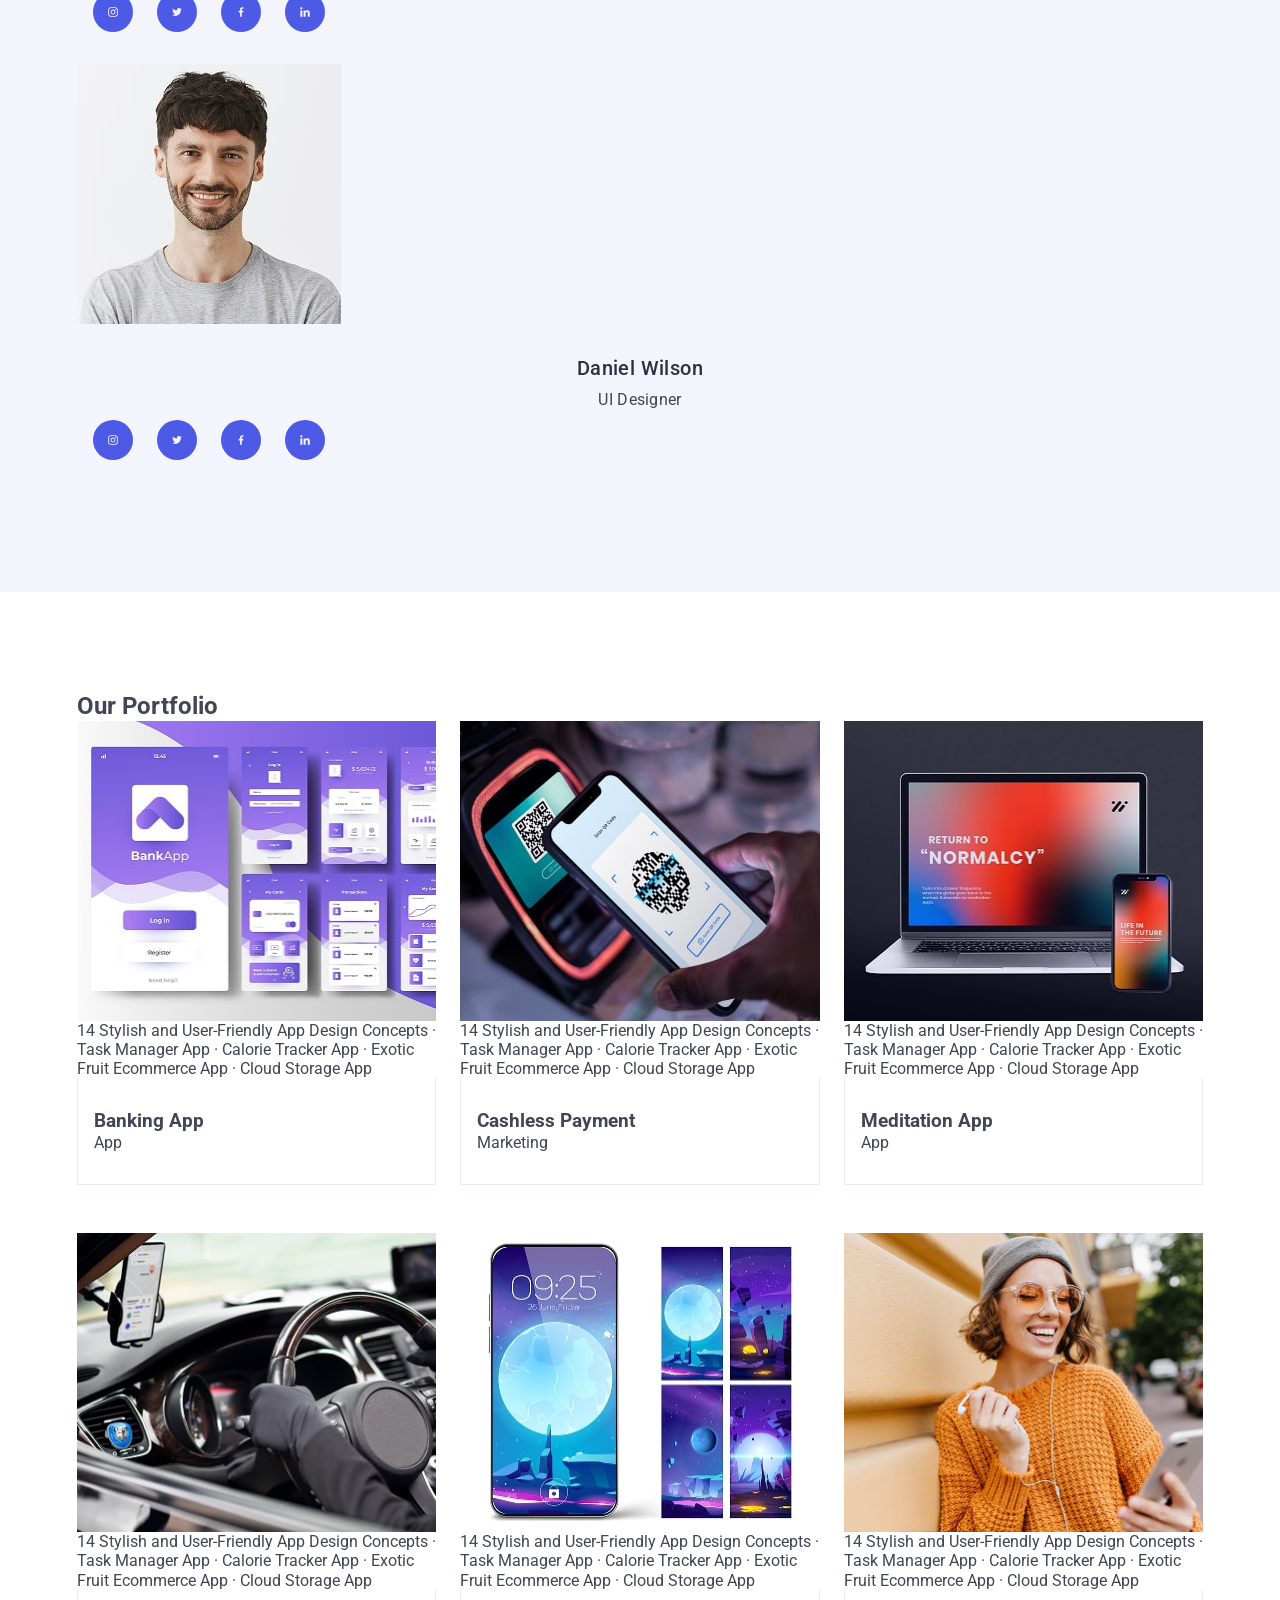
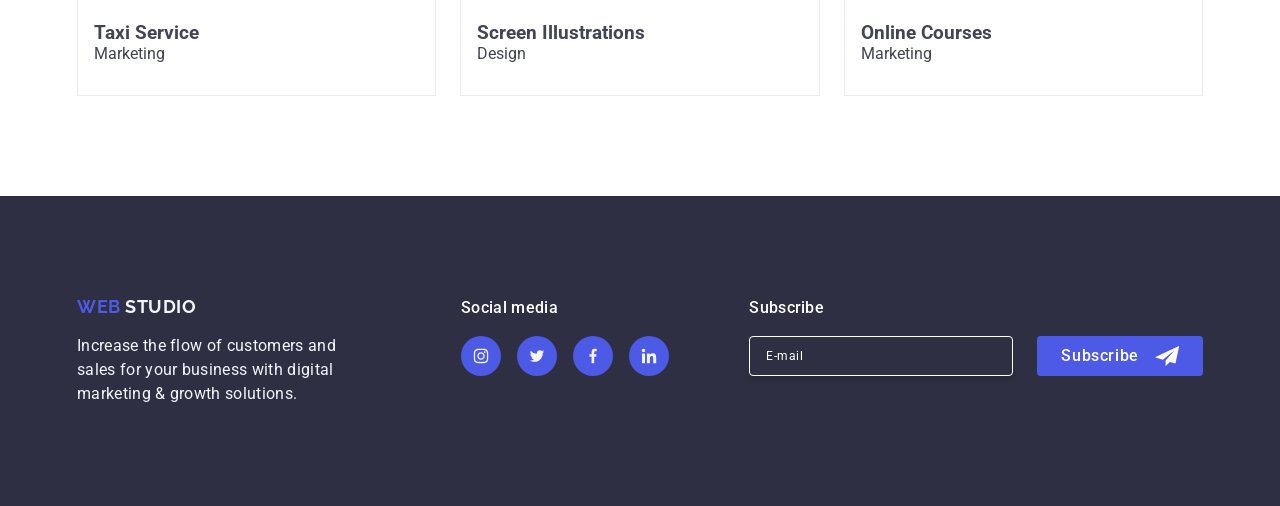
==== commit cc4741aa: "15:34" ====
--- a/index.html
+++ b/index.html
@@ -108,7 +108,7 @@
 
 
   <main>
-  <section class="main-header section hero-section">
+  <section class="hero-section">
   <div class="container">
   <h1 class="main-header-logo">
   Effective Solutions for Your Business
--- a/css/styles.css
+++ b/css/styles.css
@@ -1,3 +1,5 @@
+/* --- CSS --- */
+
 /* -------------global------------- */
 
 body {
@@ -78,6 +80,12 @@
   display: flex;
   align-items: center;
 }
+
+.header .flex-container {
+  justify-content: flex-start;
+  gap: 76px;
+}
+
 .nav-list,
 .address {
   display: none;
@@ -90,6 +98,7 @@
 @media screen and (min-width: 768px) {
   .nav-list {
     display: flex;
+    gap: 40px;
   }
 
   .address {
@@ -137,9 +146,6 @@
   }
 }
 
-.nav-list-item:not(:last-child) {
-  margin-right: 40px;
-}
 
 * {
   margin: 0;
@@ -174,8 +180,9 @@
   color: #404bbf;
 }
 
-.menu-address-list-item:not(:last-child) {
-  margin-right: 40px;
+.nav-list {
+  display: flex;
+  gap: 40px;
 }
 /* -------------Logo1------------- */
 
@@ -326,9 +333,19 @@
   font-size: 36px;
   line-height: 1.1;
   letter-spacing: 0.02em;
+  color: var(--primary-text-color);
+}
+
+.feature-title {
   text-align: center;
-  color: var(--primary-text-color);
-}
+}
+
+@media screen and (min-width: 768px) {
+  .feature-title {
+    text-align: left;
+  }
+}
+
 
 .feature-desc {
   font-family: Roboto, sans-serif;
@@ -474,7 +491,8 @@
   background-color: #2e2f42;
   text-decoration: none;
 
-  padding: 100px 0;
+  padding-top: 100px;
+  padding-bottom: 100px;
 }
 
 .footer-container {
@@ -794,7 +812,8 @@
 
 .form-paragraph {
   margin-bottom: 16px;
-  width: 360px;
+  width: 100%;
+  max-width: 100%;
   height: 24px;
 
   font-weight: 500;
--- a/css/mobile.css
+++ b/css/mobile.css
@@ -1,3 +1,5 @@
+/* --- MObile --- */
+
 body {
   font-family: "Roboto", sans-serif;
   font-style: normal;
@@ -33,7 +35,6 @@
 
 .flex-container {
   display: flex;
-  justify-content: space-between;
   align-items: center;
 }
 
@@ -86,18 +87,18 @@
 }
 
 .main-header-logo {
-  margin: 0 auto 72px auto;
-  font-size: 36px;
-  line-height: 1.1;
-  max-width: 216px;
   margin-bottom: 72px;
-  font-weight: 700;
-  letter-spacing: 0.02em;
-  text-align: center;
-  color: #fff;
-}
-
-}
+  max-width: 320px;
+  margin-left: auto;
+  margin-right: auto;
+}
+
+@media (min-width: 768px) {
+  .main-header-logo {
+    max-width: 496px;
+  }
+}
+
 
 .button-main-header {
   padding-top: 16px;
@@ -135,9 +136,9 @@
   width: 100%;
 }
 
-.features-icon-items {
+/* .features-icon-items {
   display: none;
-}
+} */
 
 .feature-title {
   margin-bottom: 8px;
@@ -178,6 +179,7 @@
   display: flex;
   flex-wrap: wrap;
   justify-content: center;
+  flex-direction: column;
   gap: 72px;
 }
 
@@ -191,6 +193,8 @@
   border-bottom-left-radius: 4px;
   border-bottom-right-radius: 4px;
   background-color: #ffffff;
+  width: 100%;
+  max-width: 264px;
   box-shadow: 0px 1px 6px rgba(46, 47, 66, 0.08),
     0px 1px 1px rgba(46, 47, 66, 0.16), 0px 2px 1px rgba(46, 47, 66, 0.08);
 }
@@ -259,6 +263,13 @@
   flex-direction: column;
   gap: 48px;
 }
+
+@media (min-width: 768px) {
+  .portfolio-list {
+    gap: 72px 24px;
+  }
+}
+
 
 
 .portfolio-card-header {
@@ -340,8 +351,32 @@
   color: #f4f4fd;
 }
 
+
+.footer-list {
+  display: flex;
+  align-items: center;
+  gap: 16px;
+}
+
+.footer-social-link {
+  display: flex;
+  border-radius: 50%;
+  width: 40px;
+  height: 40px;
+  justify-content: center;
+  align-items: center;
+  background-color: #4d5ae5;
+  transition: background-color var(--base-transition);
+}
+
+.footer-social-link:hover,
+.footer-social-link:focus {
+  background-color: #31d0aa;
+}
+
 .footer-links-title {
   text-align: center;
+  width: 100%;
   margin-bottom: 16px;
   font-weight: 500;
   font-size: 16px;
@@ -350,43 +385,19 @@
   color: #fff;
 }
 
-.footer-list {
-  display: flex;
-  align-items: center;
-  gap: 16px;
-}
-
-.footer-social-link {
-  display: flex;
-  border-radius: 50%;
-  width: 40px;
-  height: 40px;
-  justify-content: center;
-  align-items: center;
-  background-color: #4d5ae5;
-  transition: background-color var(--base-transition);
-}
-
-.footer-social-link:hover,
-.footer-social-link:focus {
-  background-color: #31d0aa;
-}
-
-.footer-links-title {
-  text-align: center;
-  margin-bottom: 16px;
-  font-weight: 500;
-  font-size: 16px;
-  line-height: 1.5;
-  letter-spacing: 0.02em;
-  color: #fff;
-}
+@media (max-width: 767px) {
+  .footer-links-title {
+    text-align: center;
+    width: 100%;
+  }
+}
+
 
 .footer-subscribe-form {
   display: flex;
   flex-direction: column;
   align-items: center;
-  gap: 16px;
+  gap: 12px;
 }
 
 @media screen and (min-width: 768px) {
@@ -732,9 +743,27 @@
 }
 
 
-@media (max-width: 767px) {
+@media screen and (max-width: 767px) {
   .mobile-menu {
     display: block;
+    position: fixed;
+    inset: 0;
+    z-index: 999;
+    background-color: #fff;
+
+    opacity: 0;
+    visibility: hidden;
+    pointer-events: none;
+
+    transform: translateX(100%);
+    transition: opacity 250ms ease, transform 250ms ease, visibility 250ms ease;
+  }
+
+  .mobile-menu.is-open {
+    opacity: 1;
+    visibility: visible;
+    pointer-events: auto;
+    transform: translateX(0);
   }
 }
 
@@ -749,7 +778,9 @@
 
 @media screen and (min-width: 768px) {
   .mobile-menu {
-    display: none;
+    display: none !important;
+    visibility: hidden !important;
+    pointer-events: none !important;
   }
 }
 
--- a/css/tablet.css
+++ b/css/tablet.css
@@ -1,3 +1,5 @@
+/* --- tablet --- */
+
 .container {
   max-width: 768px;
 }
@@ -6,12 +8,13 @@
 
 .logo-link {
   padding: 24px 0;
+  margin-right: 76px;
+
 }
 
 .navigation {
   display: flex;
   align-items: center;
-  gap: 76px;
 }
 
 .nav-list {
@@ -115,28 +118,46 @@
 }
 
 @media screen and (min-width: 768px) {
+  .hero-section {
+    padding: 112px 0;
+  }
+
+  .main-header-logo {
+    max-width: 496px;
+    font-size: 56px;
+    line-height: 1.07;
+    margin-bottom: 36px;
+  }
+}
+
+
+@media screen and (min-width: 768px) {
   .features-list {
     flex-direction: row;
     flex-wrap: wrap;
     gap: 72px 24px;
   }
 
-    .portfolio-card {
-    width: calc((100% - 24px) / 2);
-  }
-
-
   .features-list-items {
     width: calc((100% - 24px) / 2);
   }
 }
 
+.portfolio-card {
+    width: calc((100% - 24px) / 2);
+  }
+
 .main-header-logo {
-  max-width: 496px;
   margin-bottom: 36px;
-  font-size: 56px;
-  line-height: 1.07;
-}
+}
+
+@media screen and (min-width: 768px) {
+  .main-header-logo {
+    max-width: 496px;
+    margin-bottom: 36px;
+  }
+}
+
 
 /* FEATURES */
 
@@ -150,14 +171,25 @@
   flex-basis: calc((100% - 24px) / 2);
 }
 
-.feature-title {
-  text-align: left;
+@media screen and (min-width: 768px) {
+  .feature-title {
+    text-align: left;
+  }
 }
 
 /* OUR TEAM */
 
-.team-list {
-  gap: 64px 24px;
+@media screen and (min-width: 768px) {
+  .team-list {
+    flex-direction: row;
+    flex-wrap: wrap;
+    gap: 64px 24px;
+  }
+
+  .our-team-card {
+    flex-basis: calc((100% - 24px) / 2);
+    max-width: 264px;
+  }
 }
 
 .our-team-card {
@@ -170,10 +202,16 @@
 
 /* PORTFOLIO */
 
-.portfolio-list {
-  flex-wrap: wrap;
-  flex-direction: row;
-  gap: 72px 24px;
+@media screen and (min-width: 768px) {
+  .portfolio-list {
+    flex-direction: row;
+    flex-wrap: wrap;
+    gap: 72px 24px;
+  }
+
+  .portfolio-card {
+    flex-basis: calc((100% - 24px) / 2);
+  }
 }
 
 .portfolio-card {
@@ -183,8 +221,10 @@
 
 /* FOOTER */
 
-.main-footer-logo {
- padding: 100px 0;
+@media screen and (min-width: 768px) {
+  .main-footer-logo {
+    padding: 80px 0;
+  }
 }
 
 .footer-cont {
@@ -211,10 +251,14 @@
   text-align: left;
 }
 
-.footer-subscribe-form {
-  gap: 24px;
-  flex-direction: row;
-}
+@media (min-width: 768px) {
+  .footer-subscribe-form {
+    flex-direction: row;
+    gap: 16px;
+    align-items: center;
+  }
+}
+
 
 .footer-subscribe-input {
   width: 264px;
@@ -280,10 +324,6 @@
   }
 }
 
-.features-icon-items {
-  display: none;
-}
-
 @media screen and (min-width: 768px) {
   .mobile-menu {
     display: none;
--- a/css/desktop.css
+++ b/css/desktop.css
@@ -1,3 +1,5 @@
+/* --- desktop --- */
+
 .container {
   max-width: 1158px;
   padding: 0 15px;
@@ -17,7 +19,7 @@
 
 .navigation {
   display: flex;
-  align-items: center;
+  align-items: с  center;
   gap: 76px;
 } 
 
@@ -116,9 +118,26 @@
   }
 }
 
+
+
 .main-header-logo {
-  margin-bottom: 48px;
-}
+  margin: 0 auto 48px auto;
+  max-width: 496px;
+
+  font-weight: 700;
+  font-size: 56px;
+  line-height: 1.07;
+  letter-spacing: 0.02em;
+  text-align: center;
+}
+@media screen and (min-width: 1158px) {
+  .main-header-logo {
+    max-width: 496px;
+
+    margin-bottom: 48px;
+  }
+}
+
 
 /* FEATURES */
 
@@ -126,26 +145,34 @@
   flex-wrap: nowrap;
 }
 
+@media screen and (min-width: 768px) {
+  .feature-title {
+    text-align: left;
+  }
+}
+
+.features-icon-items {
+  display: none;
+}
+
+@media screen and (min-width: 1158px) {
+  .features-icon-items {
+    display: flex;
+    justify-content: center;
+    align-items: center;
+
+    height: 112px;
+    margin-bottom: 8px;
+
+    background-color: #f4f4fd;
+    border-radius: 4px;
+  }
+}
 .feature-title {
   font-weight: 500;
   font-size: 20px;
   line-height: 1.2;
   letter-spacing: 0.02em;
-  text-align: left;
-}
-
-
-@media screen and (min-width: 1158px) {
-  .features-icon-items {
-    display: flex;
-  }
-}
-
-.feature-title {
-  font-weight: 500;
-  font-size: 20px;
-  line-height: 1.2;
-  letter-spacing: 0.02em;
 }
 .feature-desc {
   font-weight: 400;
@@ -153,8 +180,15 @@
 
 /* OUR TEAM */
 
-.team-list {
-  flex-wrap: nowrap;
+@media screen and (min-width: 1158px) {
+  .team-list {
+    flex-wrap: nowrap;
+    gap: 24px;
+  }
+
+  .our-team-card {
+    flex-basis: calc((100% - 72px) / 4);
+  }
 }
 
 /* OUR PORTFOLIO */
@@ -185,7 +219,7 @@
 .portfolio-card {
   transition: box-shadow 250ms ease;
   width: calc((100% - 48px) / 3)
-}
+  }
 }
 
 .portfolio-card:hover,
@@ -225,16 +259,19 @@
   justify-content: center;
 }
 
-.footer-subscribe-form {
-  flex-direction: row;
-  gap: 24px;
+@media (min-width: 1158px) {
+  .footer-subscribe-form {
+    gap: 24px;
+  }
 }
 
 
 /* BURGER MENU */
 
-.mobile-menu {
-  display: none;
+@media screen and (min-width: 768px) {
+  .mobile-menu {
+    display: none;
+  }
 }
 
 .modal {
@@ -260,11 +297,7 @@
     width: calc((100% - 72px) / 4);
   }
 
-  .features-icon-items {
-    display: flex;
-  }
-}
-
+}
 /* .logo-link {
 
 }
@@ -280,7 +313,9 @@
 
 @media screen and (min-width: 1158px) {
   .portfolio-card {
-    box-shadow: none;
+      box-shadow: 0px 1px 6px rgba(46, 47, 66, 0.08),
+                0px 1px 1px rgba(46, 47, 66, 0.16),
+                0px 2px 1px rgba(46, 47, 66, 0.08);
   }
 
   .portfolio-card:hover {
@@ -297,11 +332,10 @@
 }
 
 
-@media screen and (min-width: 1158px) {
+@media (min-width: 1158px) {
   .portfolio-card {
     box-shadow: none;
     transition: box-shadow 250ms ease;
-    width: calc((100% - 48px) / 3)
   }
 
   .portfolio-card:hover {
@@ -309,4 +343,4 @@
                 0px 1px 1px rgba(46, 47, 66, 0.16),
                 0px 2px 1px rgba(46, 47, 66, 0.08);
   }
-}
+}
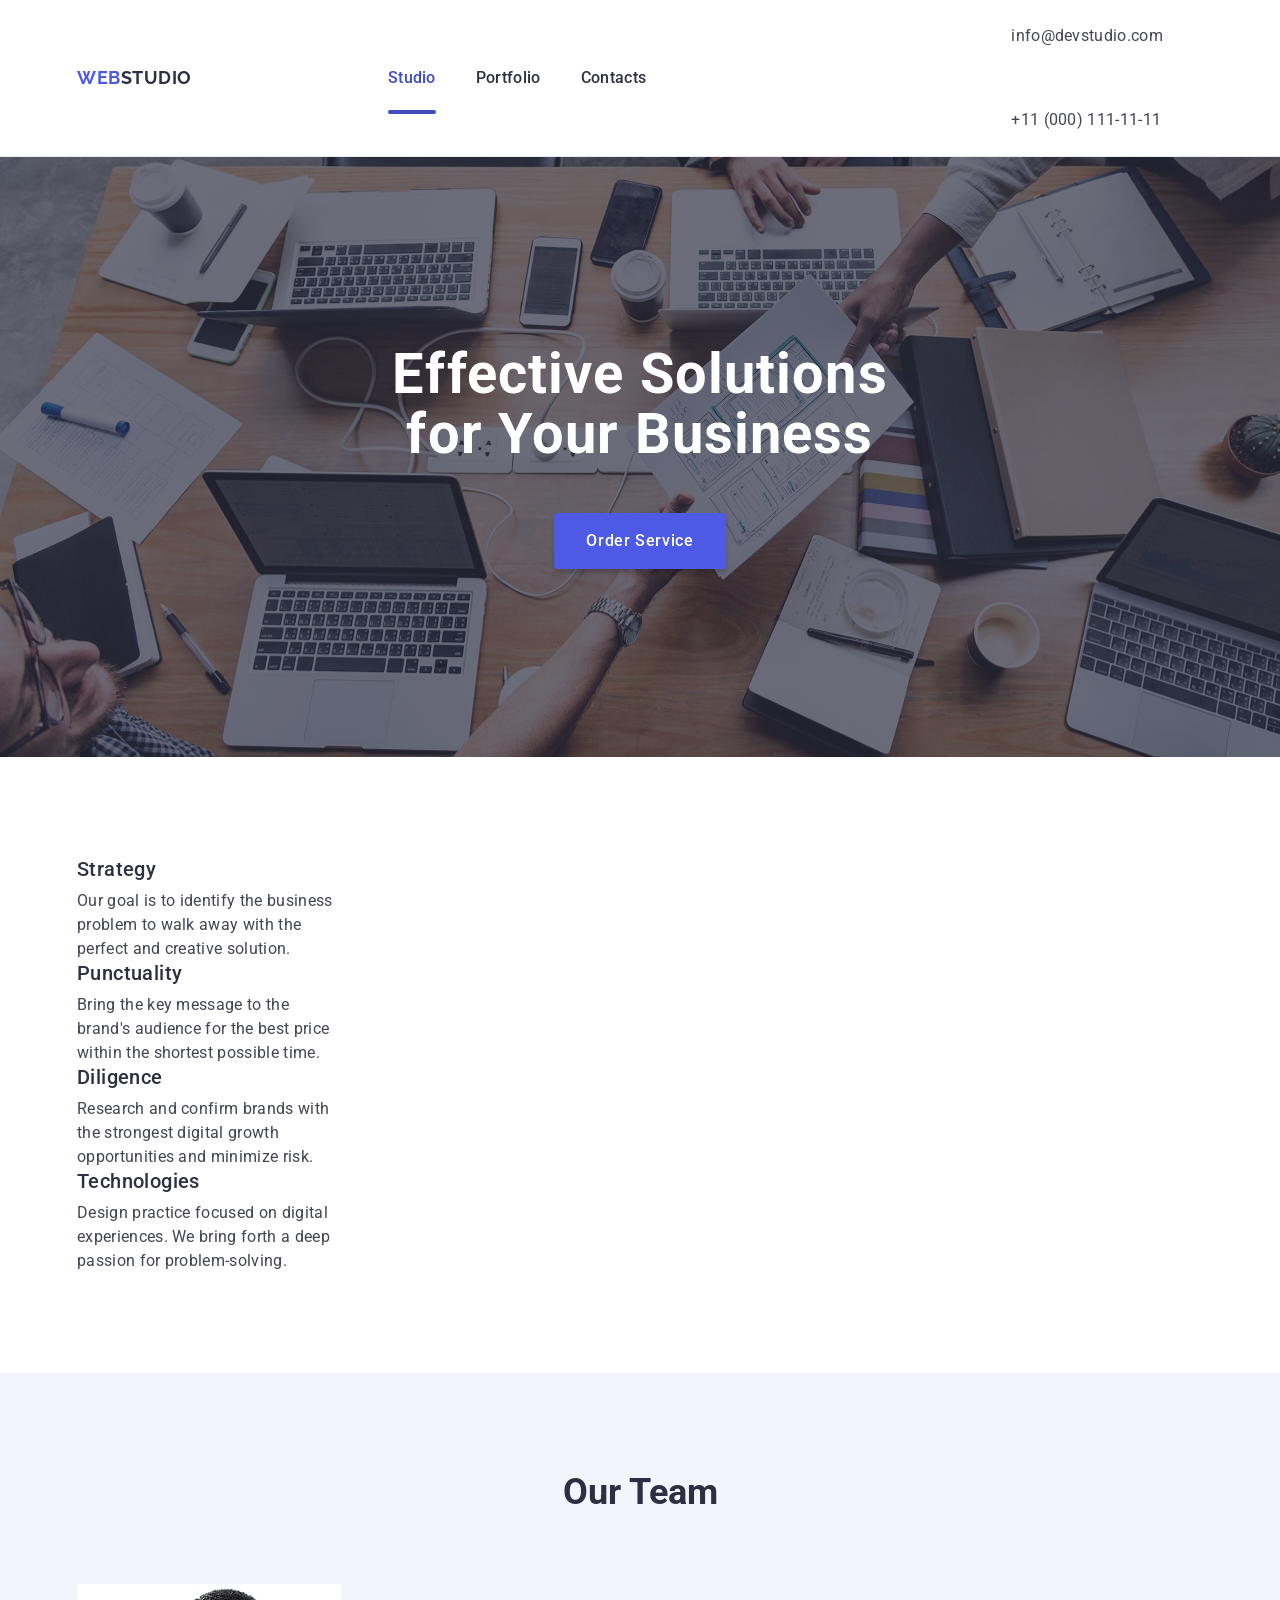
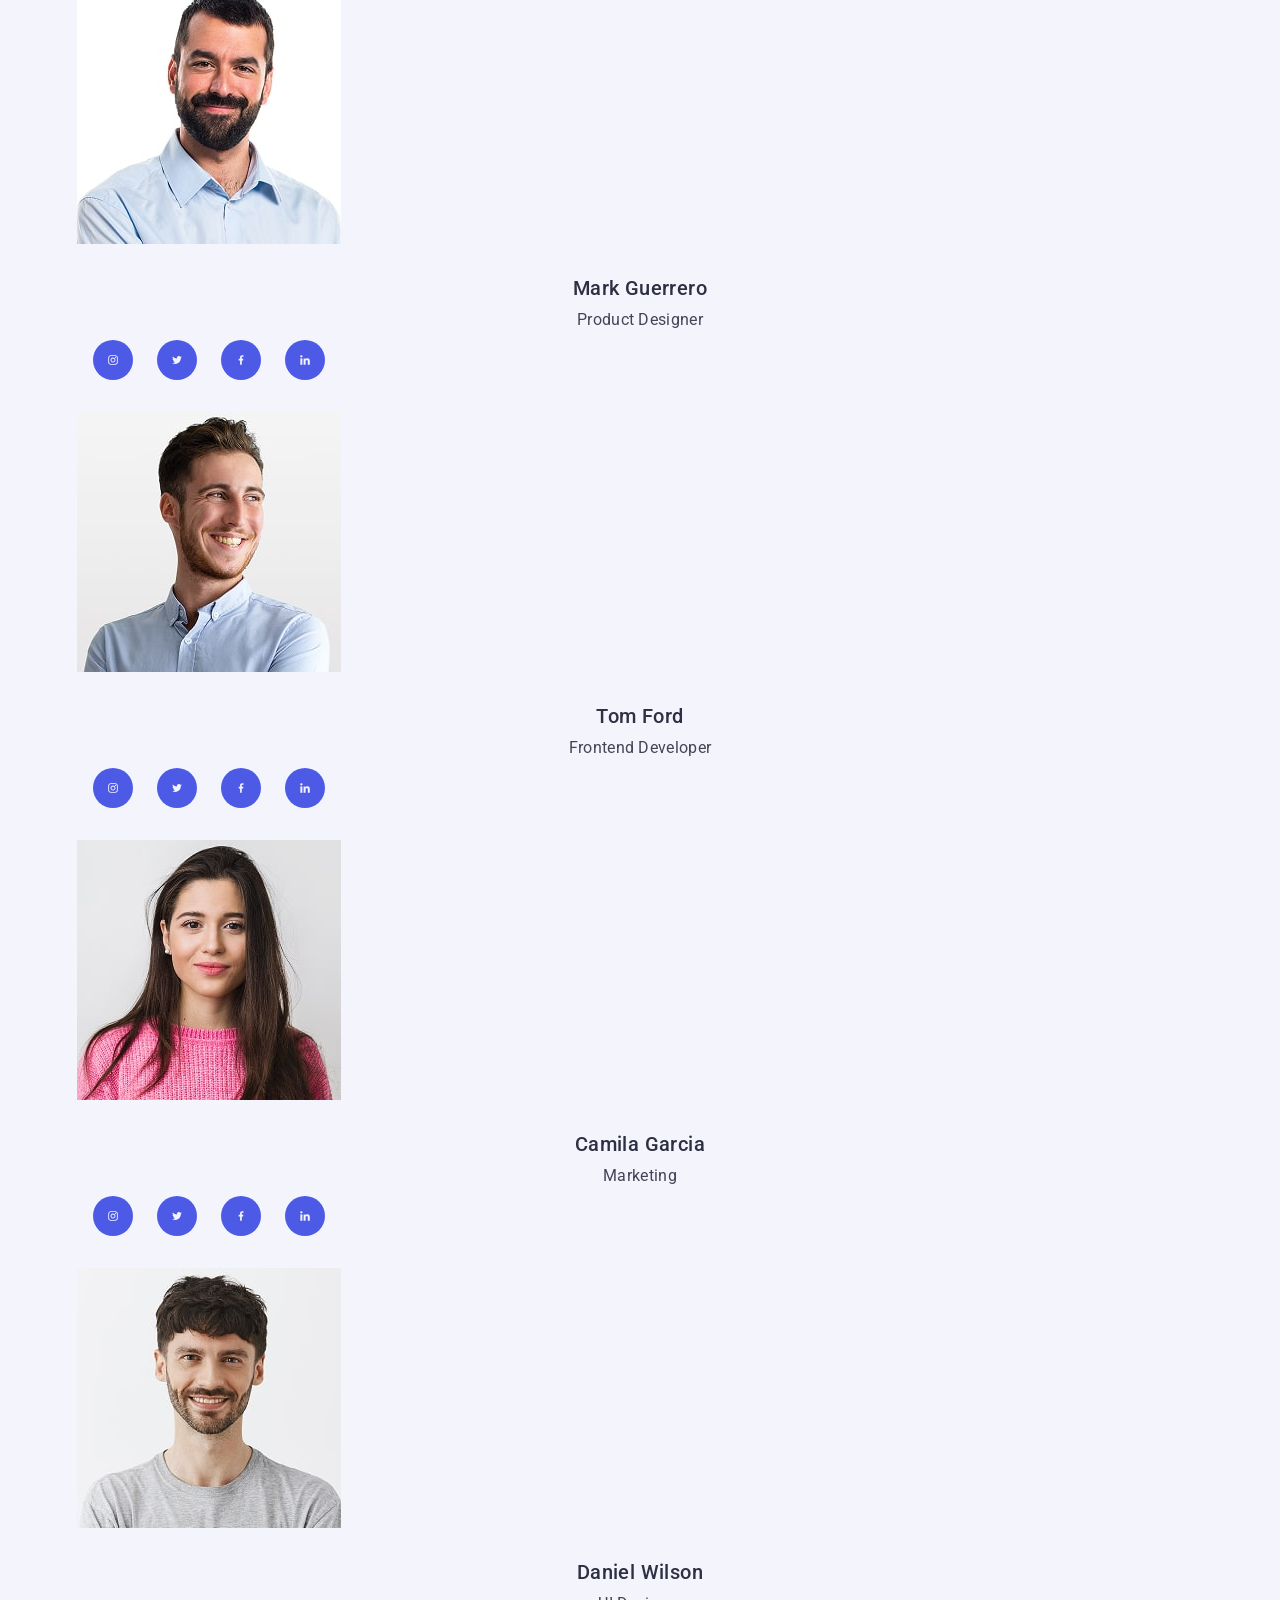
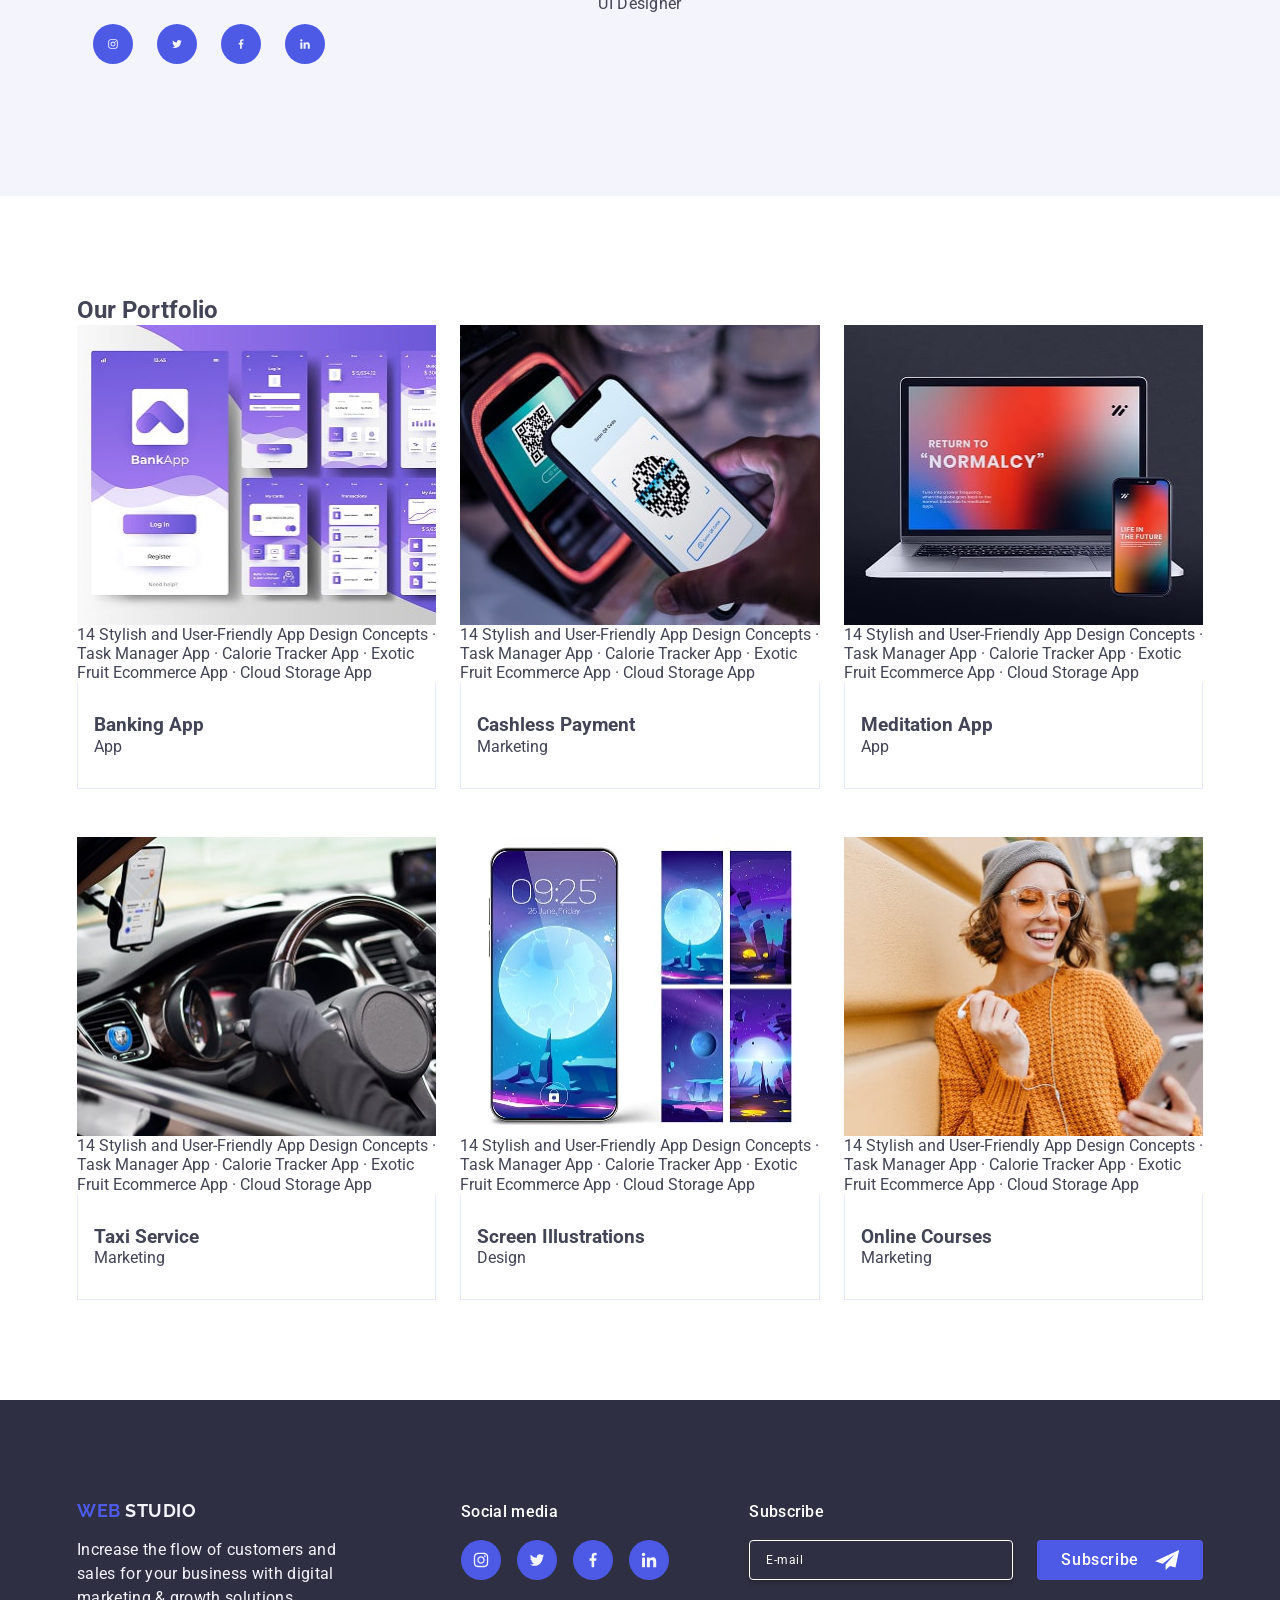
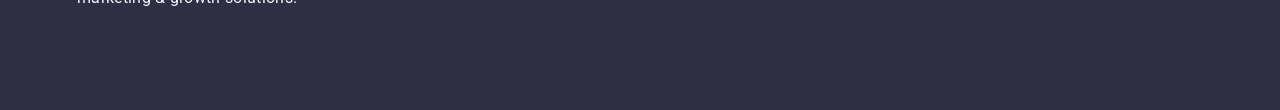
==== commit e04f02e8: "21:58" ====
--- a/index.html
+++ b/index.html
@@ -925,7 +925,7 @@
         </nav>
         <div class="mobile-menu-address-wrapp">
           <address class="mobile-menu-address">
-            <ul>
+            <ul class="address-list">
             <li class="menu-address-list-item">
               <a class="menu-address-tel" href="tel:+110001111111">
                 +110001111111
--- a/css/styles.css
+++ b/css/styles.css
@@ -83,13 +83,17 @@
 
 .header .flex-container {
   justify-content: flex-start;
-  gap: 76px;
+  gap: 120px;
 }
 
 .nav-list,
 .address {
   display: none;
 }
+
+.logo-link:not(:last-child) {
+    margin-right: 120px;
+  }
 
 .menu-btn {
   display: flex;
@@ -103,12 +107,10 @@
 
   .address {
     display: block;
-  }
-
-  .address-list {
-    flex-direction: column;
-    gap: 12px;
-  }
+      margin-left: auto;
+
+  }
+
 
   .address-link {
     padding-top: 0;
@@ -157,6 +159,8 @@
 /* -------------Address------------- */
 .address-list {
   display: flex;
+  flex-direction: column;
+  gap: 12px;
 }
 
 .address-link {
@@ -256,6 +260,8 @@
 /* --Main-- */
 
 .hero-section {
+  padding: 72px 0;
+  text-align: center;
   background-image: linear-gradient(
       rgba(46, 47, 66, 0.7),
       rgba(46, 47, 66, 0.7)
@@ -283,6 +289,17 @@
   margin: 0 auto;
 }
 
+.main-header-logo {
+  max-width: 288px;
+  margin: 0 auto 72px;
+
+  font-weight: 700;
+  font-size: 32px;
+  line-height: 1.1;
+  letter-spacing: 0.02em;
+  color: #ffffff;
+}
+
 
 .button-main-header {
   padding-top: 16px;
@@ -313,6 +330,11 @@
   outline: none;
 }
 /* -- Our Features -- */
+
+.features-icon-items {
+  display: none;
+}
+
 .visually-hidden {
   position: absolute;
   width: 1px;
@@ -351,6 +373,7 @@
   font-family: Roboto, sans-serif;
   line-height: 1.5;
   letter-spacing: 0.02em;
+  font-weight: 500;
 }
 
 
@@ -447,6 +470,10 @@
 }
 
 .portfolio-card {
+  box-shadow: 0px 1px 6px rgba(46, 47, 66, 0.08),
+              0px 1px 1px rgba(46, 47, 66, 0.16),
+              0px 2px 1px rgba(46, 47, 66, 0.08);
+
   transition: box-shadow 250ms cubic-bezier(0.4, 0, 0.2, 1);
 }
 
@@ -490,9 +517,7 @@
 .main-footer-logo {
   background-color: #2e2f42;
   text-decoration: none;
-
-  padding-top: 100px;
-  padding-bottom: 100px;
+  padding: 96px 0;
 }
 
 .footer-container {
--- a/css/mobile.css
+++ b/css/mobile.css
@@ -33,10 +33,19 @@
 
 /* HEADER */
 
-.flex-container {
-  display: flex;
-  align-items: center;
-}
+.header .flex-container {
+  display: flex;
+  justify-content: space-between;
+  align-items: center;
+}
+
+.header .flex-container {
+  display: flex;
+  align-items: center;
+  justify-content: space-between;
+  gap: 0;
+}
+
 
 .nav-list {
   display: none;
@@ -126,6 +135,21 @@
 
 /* FEATURES */
 
+@media screen and (min-width: 1158px) {
+  .features-icon-items {
+    display: flex;
+    justify-content: center;
+    align-items: center;
+
+    height: 112px;
+    margin-bottom: 8px;
+
+    background-color: #f4f4fd;
+    border-radius: 4px;
+  }
+}
+
+
 .features-list {
   display: flex;
   flex-direction: column;
@@ -403,7 +427,7 @@
 @media screen and (min-width: 768px) {
   .footer-subscribe-form {
     flex-direction: row;
-    gap: 24px;
+    gap: 12px;
   }
 }
 
--- a/css/tablet.css
+++ b/css/tablet.css
@@ -8,7 +8,7 @@
 
 .logo-link {
   padding: 24px 0;
-  margin-right: 76px;
+  margin-right: 0;
 
 }
 
@@ -25,6 +25,18 @@
 
 .features-icon-items {
   display: none;
+}
+@media screen and (min-width: 768px) {
+  .feature-desc {
+    font-weight: 400; 
+  }
+}
+
+@media screen and (min-width: 768px) {
+  .header .flex-container {
+    justify-content: flex-start;
+    gap: 120px;
+  }
 }
 
 .navigation-link {
@@ -66,6 +78,9 @@
 .address {
   display: block;
   font-style: normal;
+  padding-top: 16px;
+  padding-bottom: 16px;
+
 }
 
 .menu-address-list-item:not(:last-child) {
@@ -124,6 +139,7 @@
 
   .main-header-logo {
     max-width: 496px;
+    margin-bottom: 36px;
     font-size: 56px;
     line-height: 1.07;
     margin-bottom: 36px;
@@ -184,6 +200,7 @@
     flex-direction: row;
     flex-wrap: wrap;
     gap: 64px 24px;
+    justify-content: center;
   }
 
   .our-team-card {
@@ -221,9 +238,9 @@
 
 /* FOOTER */
 
-@media screen and (min-width: 768px) {
+@media (min-width: 1158px) {
   .main-footer-logo {
-    padding: 80px 0;
+    padding: 96px 0;
   }
 }
 
--- a/css/desktop.css
+++ b/css/desktop.css
@@ -68,11 +68,9 @@
 
 .menu-address-list-item:not(:last-child) {
   margin-bottom: 0;
-}
-
-.menu-address-list-item:not(:last-child) {
   margin-right: 40px;
 }
+
 
 .address-link {
   display: block;
@@ -110,15 +108,17 @@
   (min-resolution: 192dpi),
   (min-resolution: 2dppx) {
   .hero-section {
+    padding: 188px 0;
     background-image: linear-gradient(
         rgba(46, 47, 66, 0.7),
         rgba(46, 47, 66, 0.7)
       ),
       url(../images/desctop/background/people-office\ 1@2x-min.jpg);
   }
-}
-
-
+  .main-header-logo {
+    margin-bottom: 48px;
+  }
+}
 
 .main-header-logo {
   margin: 0 auto 48px auto;
@@ -157,7 +157,6 @@
 
 @media screen and (min-width: 1158px) {
   .features-icon-items {
-    display: flex;
     justify-content: center;
     align-items: center;
 
@@ -178,6 +177,13 @@
   font-weight: 400;
 }
 
+@media screen and (min-width: 1158px) {
+  .feature-desc {
+    font-weight: 400; 
+  }
+}
+
+
 /* OUR TEAM */
 
 @media screen and (min-width: 1158px) {
@@ -313,9 +319,7 @@
 
 @media screen and (min-width: 1158px) {
   .portfolio-card {
-      box-shadow: 0px 1px 6px rgba(46, 47, 66, 0.08),
-                0px 1px 1px rgba(46, 47, 66, 0.16),
-                0px 2px 1px rgba(46, 47, 66, 0.08);
+      box-shadow: none;
   }
 
   .portfolio-card:hover {
@@ -343,4 +347,10 @@
                 0px 1px 1px rgba(46, 47, 66, 0.16),
                 0px 2px 1px rgba(46, 47, 66, 0.08);
   }
-}+}
+
+@media screen and (min-width: 1158px) {
+  .header .flex-container {
+    gap: 76px;
+  }
+}
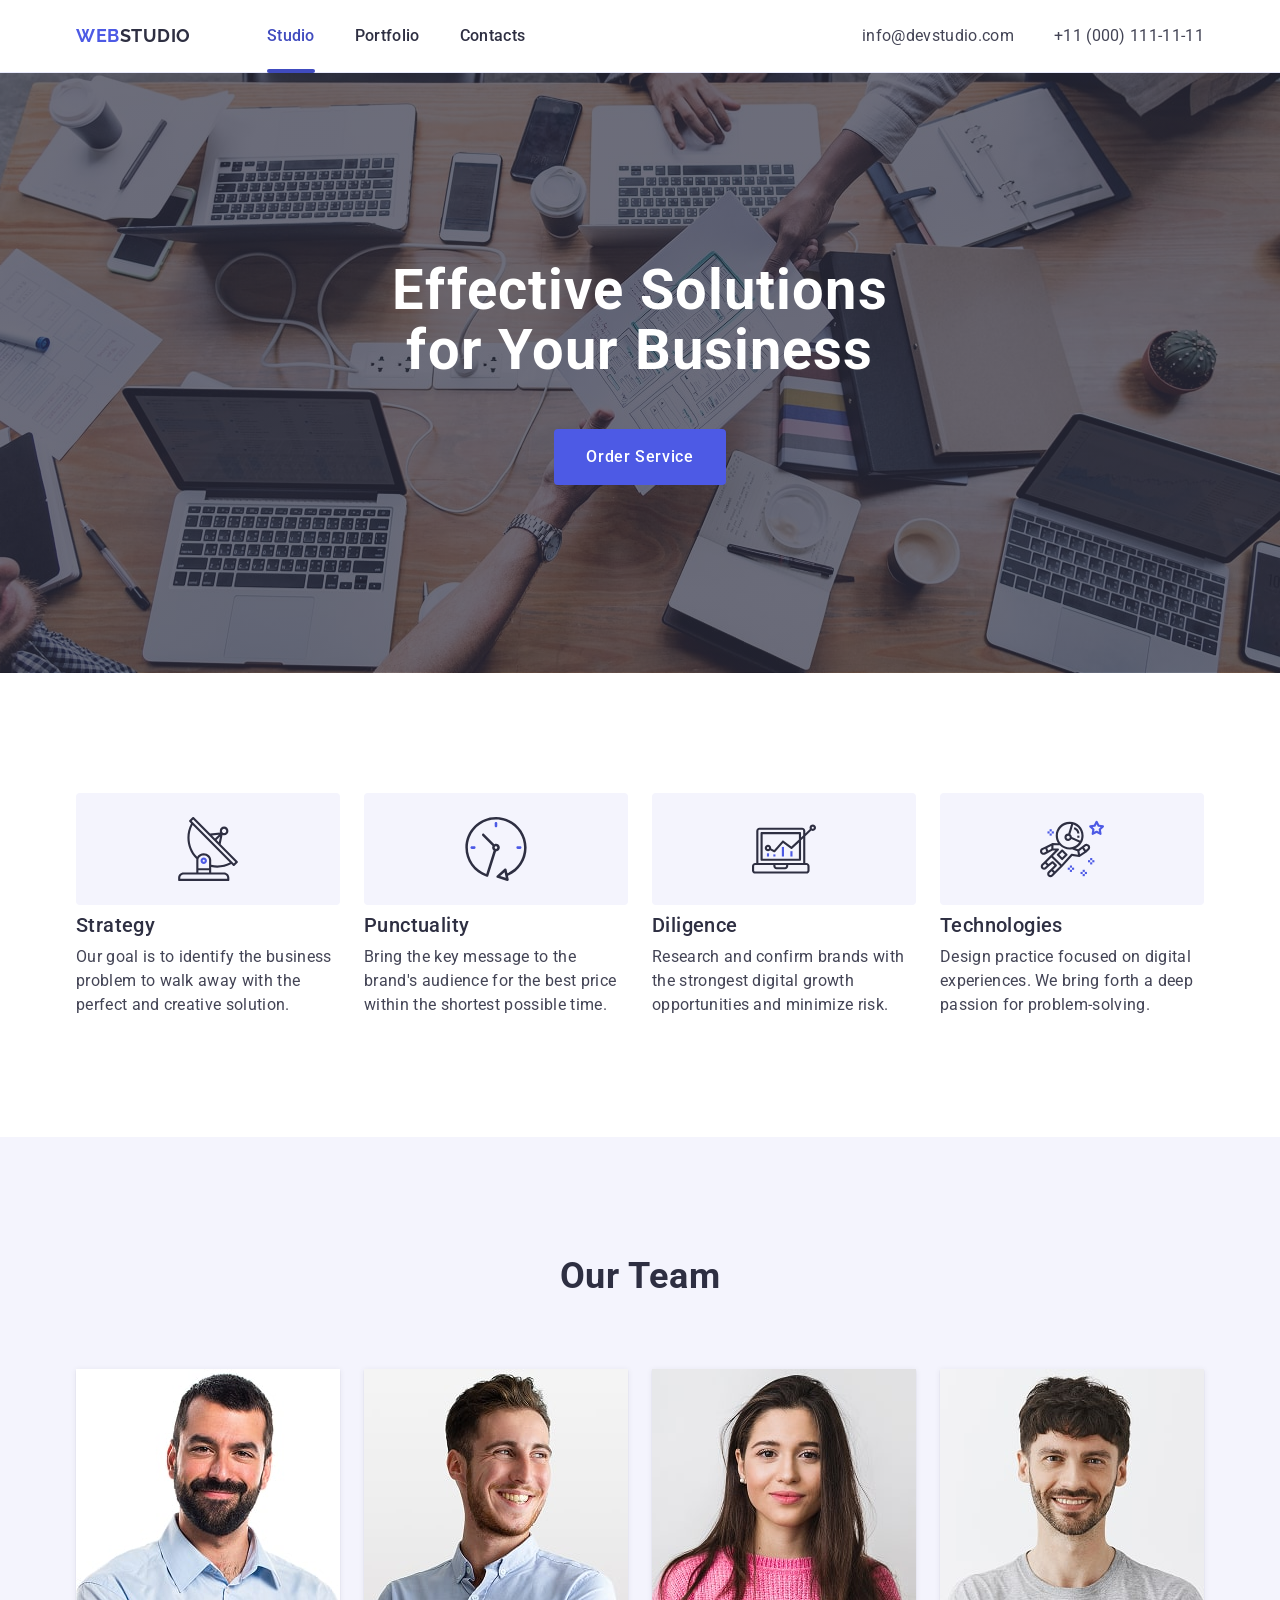
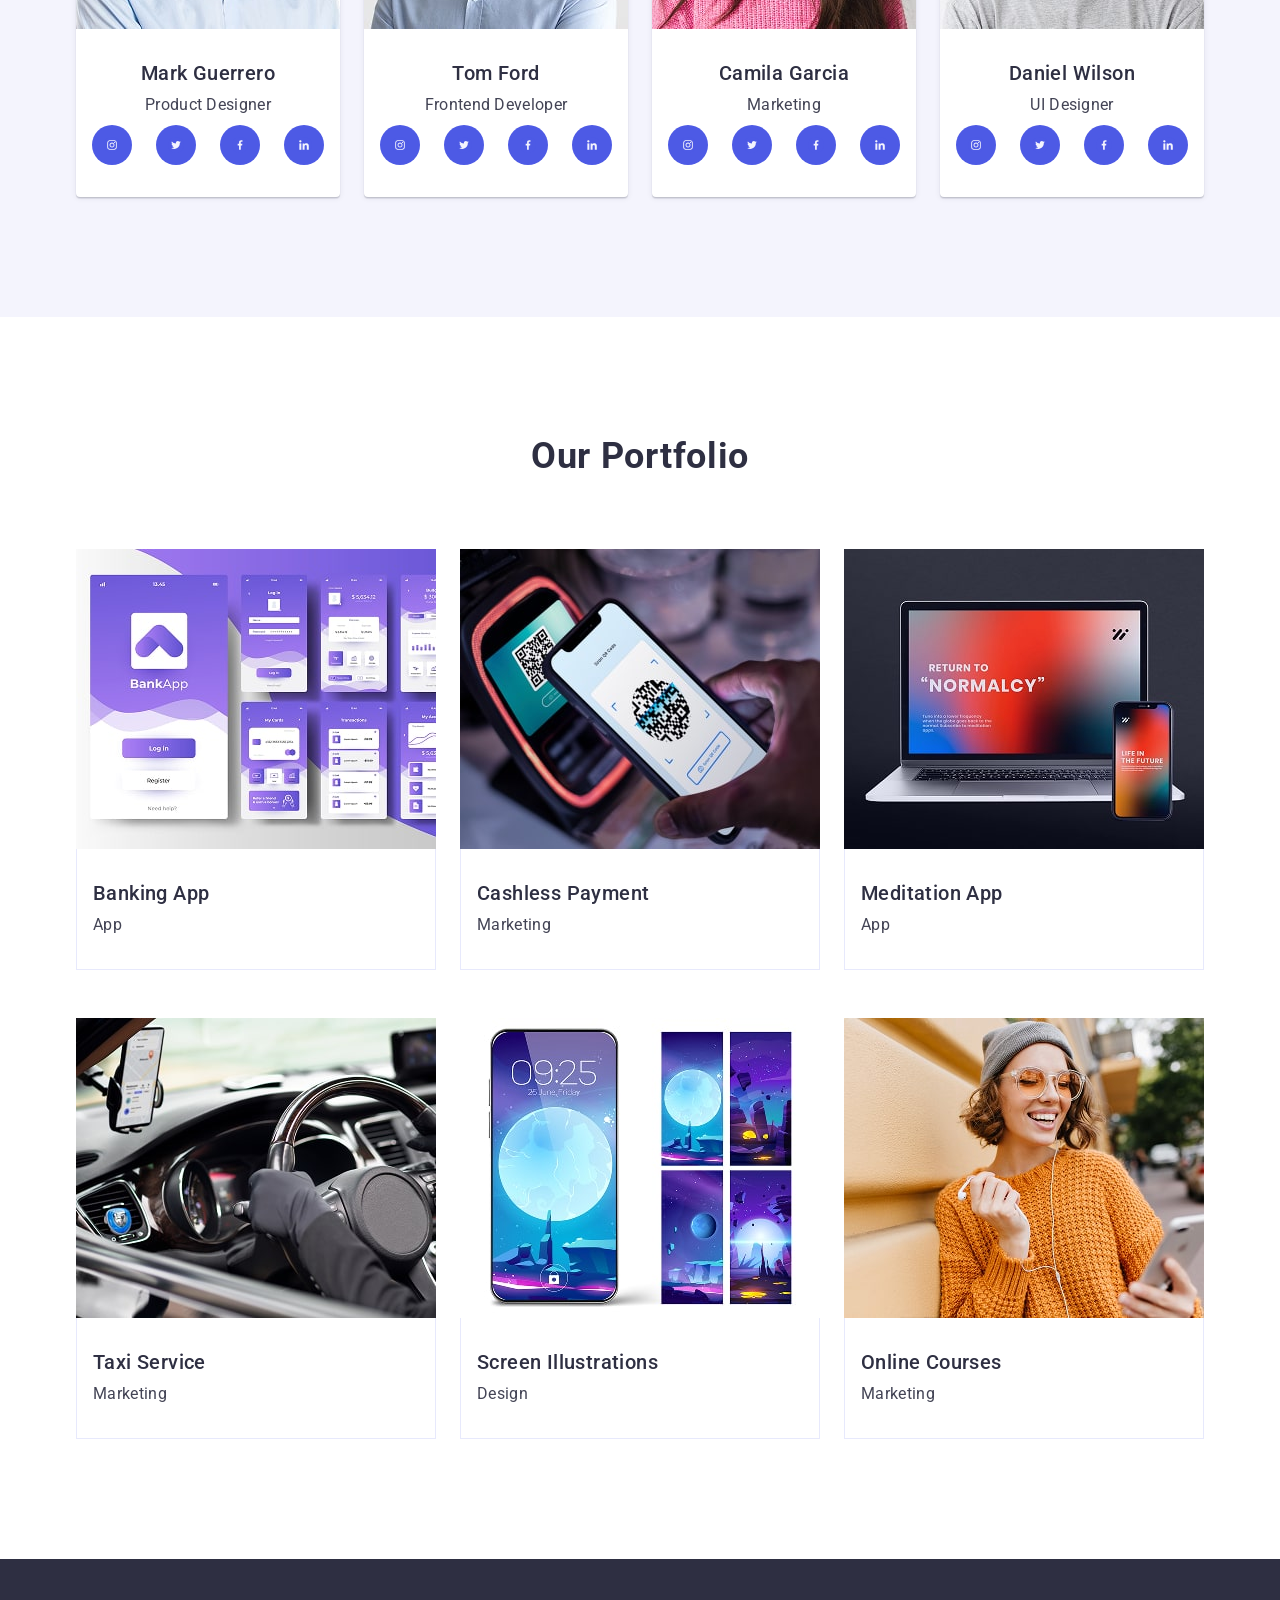
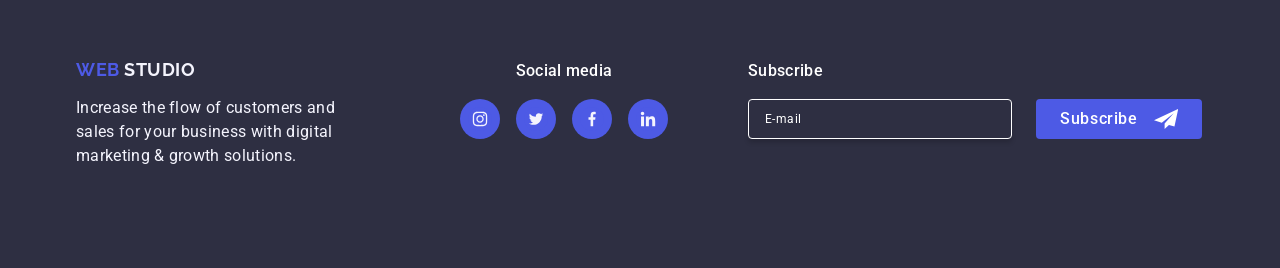
==== commit cd09f1ed: "18.05." ====
--- a/index.html
+++ b/index.html
@@ -24,13 +24,8 @@
       href="https://fonts.googleapis.com/css2?family=Raleway:wght@700&amp;family=Roboto:wght@400;500;700&amp;display=swap"
       rel="stylesheet"
     />
-<link rel="stylesheet" href="./css/reset.css" />
-<link rel="stylesheet" href="./css/vars.css" />
+
 <link rel="stylesheet" href="./css/styles.css" />
-<link rel="stylesheet" href="./css/mobile.css" media="screen and (max-width: 767.98px)" />
-<link rel="stylesheet" href="./css/tablet.css" media="screen and (min-width: 768px) and (max-width: 1157.98px)" />
-<link rel="stylesheet" href="./css/desktop.css" media="screen and (min-width: 1158px)" />
-
     
 
   </head>
@@ -165,7 +160,7 @@
   </svg>
   </div>
   <h3 class="feature-title">Diligence</h3>
-  <p class="feature-desc">
+  <p class="feature-desc">    
   Research and confirm brands with the strongest digital growth
   opportunities and minimize risk.
   </p>
--- a/css/styles.css
+++ b/css/styles.css
@@ -1,20 +1,27 @@
 /* --- CSS --- */
-
-/* -------------global------------- */
-
-body {
-  font-family: "Roboto", sans-serif;
-  color: #434455;
-  background-color: #ffffff;
-  line-height: 1.2;
-}
-
-ul,
-ol {
+/* Reset   */
+
+*,
+*::before,
+*::after {
+  box-sizing: border-box;
+}
+
+ul {
   list-style: none;
-  font-style: normal;
   margin: 0;
   padding: 0;
+}
+
+a {
+  text-decoration: none;
+}
+
+button {
+  padding: 0;
+  cursor: pointer;
+  border: none;
+  background-color: transparent;
 }
 
 h1,
@@ -34,305 +41,30 @@
   height: auto;
 }
 
-.container {
-  max-width: 320px;
-  padding-left: 16px;
-  padding-right: 16px;
-  margin: 0 auto;
-}
-
-@media screen and (min-width: 768px) {
-  .container {
-    max-width: 768px;
-  }
-}
-
-@media screen and (min-width: 1158px) {
-  .container {
-    max-width: 1158px;
-    padding-left: 15px;
-    padding-right: 15px;
-  }
-}
-
-@media screen and (min-width: 768px) {
-  .container {
-    max-width: 768px;
-  }
-}
-
-@media screen and (min-width: 1158px) {
-  .container {
-    max-width: 1158px;
-  }
-}
-
-.flex-container {
-  display: flex;
-  justify-content: space-between;
-}
-
-.header {
-  border-bottom: 1px solid #e7e9fc;
-  box-shadow: 0px 2px 4px rgba(0, 0, 0, 0.08);
-}
-.navigation {
-  display: flex;
-  align-items: center;
-}
-
-.header .flex-container {
-  justify-content: flex-start;
-  gap: 120px;
-}
-
-.nav-list,
-.address {
-  display: none;
-}
-
-.logo-link:not(:last-child) {
-    margin-right: 120px;
-  }
-
-.menu-btn {
-  display: flex;
-}
-
-@media screen and (min-width: 768px) {
-  .nav-list {
-    display: flex;
-    gap: 40px;
-  }
-
-  .address {
-    display: block;
-      margin-left: auto;
-
-  }
-
-
-  .address-link {
-    padding-top: 0;
-    padding-bottom: 0;
-    font-size: 12px;
-    line-height: 1.17;
-    letter-spacing: 0.04em;
-  }
-
-  .menu-address-list-item:not(:last-child) {
-    margin-right: 0;
-  }
-
-  .menu-btn {
-    display: none;
-  }
-}
-
-@media screen and (min-width: 1158px) {
-  .address-list {
-    flex-direction: row;
-    gap: 0;
-  }
-
-  .address-link {
-    padding-top: 24px;
-    padding-bottom: 24px;
-    font-size: 16px;
-    line-height: 1.5;
-    letter-spacing: 0.02em;
-  }
-
-  .menu-address-list-item:not(:last-child) {
-    margin-right: 40px;
-  }
-}
-
-
-* {
-  margin: 0;
-  padding: 0;
-  box-sizing: border-box;
-}
-
-
-/* -------------Address------------- */
-.address-list {
-  display: flex;
-  flex-direction: column;
-  gap: 12px;
-}
-
-.address-link {
-  padding-top: 24px;
-  padding-bottom: 24px;
-  display: block;
-
-  font-weight: 400;
-  font-size: 16px;
-  line-height: 1.5;
-  letter-spacing: 0.02em;
-  color: #434455;
-  text-decoration: none;
-
-  transition: color 250ms cubic-bezier(0.4, 0, 0.2, 1);
-}
-
-
-.address-link:hover,
-.address-link:focus {
-  color: #404bbf;
-}
-
-.nav-list {
-  display: flex;
-  gap: 40px;
-}
-/* -------------Logo1------------- */
-
-.logo-link {
-  font-family: "Raleway", sans-serif;
-  font-weight: 700;
-  font-size: 18px;
-  line-height: 1.17;
-  letter-spacing: 0.03em;
-  text-transform: uppercase;
-  color: #4d5ae5;
-  text-decoration: none;
-
-  padding-top: 24px;
-  padding-bottom: 24px;
-  display: block;
-}
-
-
-
-.logo {
-  color: #2e2f42;
-  font-family: "Raleway", sans-serif;
-  font-weight: 700;
-  font-size: 18px;
-  line-height: 1.17;
-  letter-spacing: 0.03em;
-  text-decoration: none;
-}
-.navigation-link {
+input {
+  font-family: inherit;
+  outline: transparent;
+}
+
+/* Variables */
+
+:root {
+  --primary-text-color: #2e2f42;
+  --secondary-tex-color: #434455;
+  --primary-background-color: #fff;
+  --secondary-background-color: #2e2f42;
+  --tertiary-background-color: #f4f4fd;
+  --accent-color: #404bbf;
+  --base-transition: 250ms cubic-bezier(0.4, 0, 0.2, 1);
+}
+
+/* Mobile base */
+
+body {
   font-family: "Roboto", sans-serif;
-  font-weight: 500;
-  font-size: 16px;
-  line-height: 1.5;
-  letter-spacing: 0.02em;
-  text-decoration: none;
-  color: #2e2f42;
-  transition: background-color 250ms cubic-bezier(0.4, 0, 0.2, 1);
-
-  display: block;
-  padding-top: 24px;
-  padding-bottom: 24px;
-
-
- position: relative;
- 
-}
-
-.navigation-link.current {
-  color: #404bbf;
-}
-
-.navigation-link.current::after {
-  content: "";
-  position: absolute;
-  left: 0;
-  bottom: 0;
-  width: 100%;
-  height: 4px;
-  background-color: #404bbf;
-  border-radius: 2px;
-}
-
-
-.navigation-link:hover,
-.navigation-link:focus {
-  color: #404bbf;
-}
-
-/* --Effective Solutions for Your Business -- */
-/* --Main-- */
-
-.hero-section {
-  padding: 72px 0;
-  text-align: center;
-  background-image: linear-gradient(
-      rgba(46, 47, 66, 0.7),
-      rgba(46, 47, 66, 0.7)
-    ),
-    url("../images/mobile/background-image/Dark-bg-min.jpg");
-}
-
-@media (min-device-pixel-ratio: 2),
-  (min-resolution: 192dpi),
-  (min-resolution: 2dppx) {
-  .hero-section {
-    background-image: linear-gradient(
-        rgba(46, 47, 66, 0.7),
-        rgba(46, 47, 66, 0.7)
-      ),
-      url("../images/mobile/background-image/Dark-bg@2x-min.jpg");
-  }
-}
-
-
-.main-header {
-  background-color: #2e2f42;
-  color: #ffffff;
-  max-width: 1440px;
-  margin: 0 auto;
-}
-
-.main-header-logo {
-  max-width: 288px;
-  margin: 0 auto 72px;
-
-  font-weight: 700;
-  font-size: 32px;
-  line-height: 1.1;
-  letter-spacing: 0.02em;
-  color: #ffffff;
-}
-
-
-.button-main-header {
-  padding-top: 16px;
-  padding-right: 32px;
-  padding-bottom: 16px;
-  padding-left: 32px;
-  border-radius: 4px;
-  display: block;
-  margin: 0 auto;
-  min-width: 169px;
-  font-weight: 500;
-  font-size: 16px;
-  line-height: 1.5;
-  letter-spacing: 0.04em;
-  color: #ffffff;
-  background-color: #4d5ae5;
-  border: none;
-
-  transition: background-color 250ms cubic-bezier(0.4, 0, 0.2, 1);
-  box-shadow: 0px 4px 4px rgba(0, 0, 0, 0.15);
-
-}
-
-.button-main-header:hover,
-.button-main-header:focus {
-  background-color: #404bbf;
-  color: #ffffff;
-  outline: none;
-}
-/* -- Our Features -- */
-
-.features-icon-items {
-  display: none;
+  font-style: normal;
+  color: var(--secondary-tex-color);
+  background-color: var(--primary-background-color);
 }
 
 .visually-hidden {
@@ -348,211 +80,360 @@
   overflow: hidden;
 }
 
-
-.feature-title {
-margin-bottom: 8px;
+.section {
+  padding: 96px 0;
+}
+
+.container {
+  max-width: 320px;
+  padding-right: 16px;
+  padding-left: 16px;
+  margin: 0 auto;
+}
+
+/* Header */
+
+.header {
+  border-bottom: 1px solid #e7e9fc;
+  box-shadow: 0 2px 4px rgba(0, 0, 0, 0.08);
+}
+
+.header .flex-container {
+  display: flex;
+  align-items: center;
+  justify-content: space-between;
+}
+
+.navigation {
+  display: flex;
+  align-items: center;
+}
+
+.logo-link {
+  display: block;
+  padding: 16px 0;
+  font-family: "Raleway", sans-serif;
   font-weight: 700;
-  font-size: 36px;
-  line-height: 1.1;
-  letter-spacing: 0.02em;
-  color: var(--primary-text-color);
-}
-
-.feature-title {
-  text-align: center;
-}
-
-@media screen and (min-width: 768px) {
-  .feature-title {
-    text-align: left;
-  }
-}
-
-
-.feature-desc {
-  font-family: Roboto, sans-serif;
-  line-height: 1.5;
-  letter-spacing: 0.02em;
-  font-weight: 500;
-}
-
-
-.team-card-body {
-  padding: 32px 16px;
-}
-
-/* -------------Our Team------------- */
-.our-team {
-  background: #f4f4fd;
-}
-
-.header-our-team {
-  font-size: 36px;
-  line-height: 1.1;
-  text-align: center;
+  font-size: 18px;
+  line-height: 1.17;
+  letter-spacing: 0.03em;
+  text-transform: uppercase;
+  color: #4d5ae5;
+}
+
+.logo {
   color: #2e2f42;
-  margin-bottom: 72px;
-}
-.our-team-img {
-  background-color: #ffffff;
-  margin-right: 24px;
-}
-.our-team-member {
-  color: #2e2f42;
-  font-family: Roboto, sans-serif;
-  font-weight: 500;
-  font-style: normal;
-  font-size: 20px;
-  text-align: center;
-  letter-spacing: 0.02em;
-  line-height: 1.2;
-
-  margin-bottom: 8px;
-}
-
-.position {
-  font-size: 16px;
-  line-height: 1.5;
-  letter-spacing: 0.02em;
-  font-family: Roboto, sans-serif;
-  font-weight: 400;
-  font-style: normal;
-  font-size: 16px;
-  text-align: center;
-}
-
-
-.icon {
-  fill: #f4f4fd;
-  cursor: pointer;
-
- transition: fill 250ms cubic-bezier(0.4, 0, 0.2, 1);
-}
-
-.icon:hover {
-  --color1: #4d5ae5;
-  --color2: #f4f4fd;
-  cursor: pointer;
-}
-.icon:hover,
-.icon:focus {
-  --color1: #31d0aa;
-  --color2: #f4f4fd;
-}
-
-.social-icons {
-  display: flex;
-  gap: 24px;
-  margin-top: 8px;
-  align-items: center;
-}
-
-/* -------------Portfolio------------- */
-
-.portfolio-list {
-  display: flex;
-  flex-wrap: wrap;
-  gap: 48px 24px;
-}
-
-.section-title {
-  text-align: center;
-  text-transform: capitalize;
+}
+
+.nav-list,
+.address {
+  display: none;
+}
+
+.menu-btn {
+  display: flex;
+  align-items: center;
+  justify-content: center;
+}
+
+/* Hero */
+
+.hero-section {
+  max-width: 320px;
+  margin: 0 auto;
+  padding: 72px 0;
+  background-color: var(--secondary-background-color);
+  background-image: linear-gradient(
+      rgba(46, 47, 66, 0.7),
+      rgba(46, 47, 66, 0.7)
+    ),
+    url("../images/mobile/background-image/Dark-bg-min.jpg");
+  background-repeat: no-repeat;
+  background-position: center;
+  background-size: cover;
+}
+
+@media (min-device-pixel-ratio: 2),
+  (min-resolution: 192dpi),
+  (min-resolution: 2dppx) {
+  .hero-section {
+    background-image: linear-gradient(
+        rgba(46, 47, 66, 0.7),
+        rgba(46, 47, 66, 0.7)
+      ),
+      url("../images/mobile/background-image/Dark-bg@2x-min.jpg");
+  }
+}
+
+.main-header-logo {
+  max-width: 216px;
+  margin: 0 auto 72px;
   font-weight: 700;
   font-size: 36px;
   line-height: 1.11;
   letter-spacing: 0.02em;
-  color: #2e2f42;
-
+  text-align: center;
+  color: #ffffff;
+}
+
+.button-main-header {
+  display: block;
+  min-width: 169px;
+  margin: 0 auto;
+  padding: 16px 32px;
+  border-radius: 4px;
+  font-weight: 500;
+  font-size: 16px;
+  line-height: 1.5;
+  letter-spacing: 0.04em;
+  color: #ffffff;
+  background-color: #4d5ae5;
+  transition: background-color var(--base-transition);
+}
+
+.button-main-header:hover,
+.button-main-header:focus {
+  background-color: var(--accent-color);
+}
+
+/* Features */
+
+.features-list {
+  display: flex;
+  flex-direction: column;
+  gap: 72px;
+}
+
+.features-list-items {
+  width: 100%;
+}
+
+.features-icon-items {
+  display: none;
+}
+
+.feature-title {
+  margin-bottom: 8px;
+  font-weight: 700;
+  font-size: 36px;
+  line-height: 1.11;
+  letter-spacing: 0.02em;
+  text-align: center;
+  color: var(--primary-text-color);
+}
+
+.feature-desc {
+  font-weight: 500;
+  font-size: 16px;
+  line-height: 1.5;
+  letter-spacing: 0.02em;
+  color: var(--secondary-tex-color);
+}
+
+/* Team */
+
+.our-team {
+  background-color: var(--tertiary-background-color);
+}
+
+.header-our-team {
   margin-bottom: 72px;
-  display: block;
-  justify-content: center;
-}
-
-.portfolio-card {
-  box-shadow: 0px 1px 6px rgba(46, 47, 66, 0.08),
-              0px 1px 1px rgba(46, 47, 66, 0.16),
-              0px 2px 1px rgba(46, 47, 66, 0.08);
-
-  transition: box-shadow 250ms cubic-bezier(0.4, 0, 0.2, 1);
-}
-
-.portfolio-img-container {
-  overflow: hidden;
-  position: relative;
-}
-
-.portfolio-card-thumb {
-  border: 1px solid #e7e9fc;
-  border-top: none;
-  padding: 32px 16px;
-}
-
-.portfolio-card:hover,
-.portfolio-card:focus {
-  box-shadow: 0px 4px 6px rgba(0, 0, 0, 0.1);
-}
-
-.portfolio-item-title {
+  font-weight: 700;
+  font-size: 36px;
+  line-height: 1.11;
+  letter-spacing: 0.02em;
+  text-align: center;
+  text-transform: capitalize;
+  color: var(--primary-text-color);
+}
+
+.team-list {
+  display: flex;
+  flex-direction: column;
+  align-items: center;
+  gap: 72px;
+}
+
+.our-team-card {
+  max-width: 264px;
+  width: 100%;
+  border-bottom-right-radius: 4px;
+  border-bottom-left-radius: 4px;
+  background-color: #ffffff;
+  box-shadow: 0 1px 6px rgba(46, 47, 66, 0.08),
+    0 1px 1px rgba(46, 47, 66, 0.16), 0 2px 1px rgba(46, 47, 66, 0.08);
+}
+
+.team-card-body {
+  padding: 32px 0;
+}
+
+.our-team-member {
+  margin-bottom: 8px;
   font-weight: 500;
   font-size: 20px;
   line-height: 1.2;
   letter-spacing: 0.02em;
-  color: #2e2f42;
+  text-align: center;
+  color: var(--primary-text-color);
+}
+
+.position {
   margin-bottom: 8px;
+  font-size: 16px;
+  line-height: 1.5;
+  letter-spacing: 0.02em;
+  text-align: center;
+}
+
+.social-icons {
+  display: flex;
+  justify-content: center;
+  gap: 24px;
+}
+
+.team-social-link {
+  display: flex;
+  align-items: center;
+  justify-content: center;
+  width: 40px;
+  height: 40px;
+  border-radius: 50%;
+  background-color: #4d5ae5;
+  transition: background-color var(--base-transition);
+}
+
+.team-social-link:hover,
+.team-social-link:focus {
+  background-color: #404bbf;
+}
+
+.icon,
+.team-icon {
+  fill: #f4f4fd;
+}
+
+/* Portfolio */
+
+.portfolio-header {
+  margin-bottom: 72px;
+  font-weight: 700;
+  font-size: 36px;
+  line-height: 1.11;
+  letter-spacing: 0.02em;
+  text-align: center;
+  text-transform: capitalize;
+  color: var(--primary-text-color);
+}
+
+.portfolio-list {
+  display: flex;
+  flex-direction: column;
+  gap: 48px;
 }
 
 .portfolio-card {
   width: 100%;
-}
-
-.portfolio-item-desc {
+  box-shadow: 0 1px 6px rgba(46, 47, 66, 0.08),
+    0 1px 1px rgba(46, 47, 66, 0.16), 0 2px 1px rgba(46, 47, 66, 0.08);
+}
+
+.portfolio-img-container {
+  position: relative;
+  overflow: hidden;
+}
+
+.overlay {
+  position: absolute;
+  top: 0;
+  left: 0;
+  width: 100%;
+  height: 100%;
+  padding: 40px 32px;
   line-height: 1.5;
   letter-spacing: 0.02em;
-}
-
-
-/* -------------FOOTER------------- */
+  color: #f4f4fd;
+  background-color: #4d5ae5;
+  transform: translateY(100%);
+  transition: transform var(--base-transition);
+}
+
+.portfolio-card:hover .overlay,
+.portfolio-card:focus .overlay {
+  transform: translateY(0);
+}
+
+.portfolio-card-thumb {
+  padding: 32px 16px;
+  border: 1px solid #e7e9fc;
+  border-top: none;
+}
+
+.portfolio-card-header {
+  margin-bottom: 8px;
+  font-weight: 500;
+  font-size: 20px;
+  line-height: 1.2;
+  letter-spacing: 0.02em;
+  color: var(--primary-text-color);
+}
+
+.portfolio-card-description {
+  line-height: 1.5;
+  letter-spacing: 0.02em;
+}
+
+/* Footer */
 
 .main-footer-logo {
-  background-color: #2e2f42;
-  text-decoration: none;
   padding: 96px 0;
+  background-color: var(--secondary-background-color);
+}
+
+.footer-cont {
+  display: flex;
+  flex-direction: column;
+  align-items: center;
+  gap: 72px;
 }
 
 .footer-container {
   display: flex;
-  gap: 16px;
   flex-direction: column;
-}
+  align-items: center;
+}
+
+.logo-footer {
+  display: inline-block;
+  margin-bottom: 16px;
+  font-family: "Raleway", sans-serif;
+  font-weight: 700;
+  font-size: 18px;
+  line-height: 1.17;
+  letter-spacing: 0.03em;
+  text-transform: uppercase;
+}
+
+.span-web {
+  color: #4d5ae5;
+}
+
 .span-studio {
   color: #f4f4fd;
-  font-family: "Raleway", sans-serif;
-  font-weight: 700;
-  text-align: center;
-}
-.span-web {
-  color: #4d5ae5;
-  font-family: "Raleway", sans-serif;
-  font-weight: 700;
-}
+}
+
 .footer-p {
-  font-weight: 400;
+  max-width: 264px;
   font-size: 16px;
   line-height: 1.5;
   letter-spacing: 0.02em;
   color: #f4f4fd;
-  width: 264px;
 }
 
 .footer-social-media {
   display: flex;
   flex-direction: column;
-}
-
-.logo-footer {
-  text-transform: uppercase;
-  display: inline-block;
+  align-items: center;
 }
 
 .footer-links-title {
@@ -561,446 +442,760 @@
   font-size: 16px;
   line-height: 1.5;
   letter-spacing: 0.02em;
-  color: #fff;
+  text-align: center;
+  color: #ffffff;
+}
+
+.footer-list {
+  display: flex;
+  align-items: center;
+  gap: 16px;
+}
+
+.footer-social-link {
+  display: flex;
+  align-items: center;
   justify-content: center;
-}
-
-.footer-list {
-  display: flex;
+  width: 40px;
+  height: 40px;
+  border-radius: 50%;
+  background-color: #4d5ae5;
+  transition: background-color var(--base-transition);
+}
+
+.footer-social-link:hover,
+.footer-social-link:focus {
+  background-color: #31d0aa;
+}
+
+.footer-subscribe-form {
+  display: flex;
+  flex-direction: column;
+  align-items: center;
   gap: 16px;
-  align-items: baseline
-}
-
-.icon:hover {
-  --color1: #4d5ae5;
-  --color2: #f4f4fd;
-  cursor: pointer;
-}
-.icon:hover,
-.icon:focus {
-  --color1: #31d0aa;
-  --color2: #f4f4fd;
-}
-
-.social-icons {
-  display: flex;
+}
+
+.footer-subscribe-input {
+  width: 288px;
+  height: 40px;
+  padding: 8px 16px;
+  border: 1px solid #ffffff;
+  border-radius: 4px;
+  outline: none;
+  box-shadow: 0 4px 4px rgba(0, 0, 0, 0.15);
+  font-size: 12px;
+  line-height: 2;
+  letter-spacing: 0.04em;
+  color: #ffffff;
+  background-color: transparent;
+  transition: border-color var(--base-transition);
+}
+
+.footer-subscribe-input::placeholder {
+  color: #ffffff;
+}
+
+.footer-subscribe-input:focus {
+  border-color: #4d5ae5;
+}
+
+.btn-subscribe {
+  display: flex;
+  align-items: center;
+  justify-content: center;
+  min-width: 165px;
+  height: 40px;
+  padding: 8px 24px;
+  border-radius: 4px;
+  font-weight: 500;
+  font-size: 16px;
+  line-height: 1.5;
+  letter-spacing: 0.04em;
+  color: #ffffff;
+  background-color: #4d5ae5;
+  transition: background-color var(--base-transition);
+}
+
+.btn-subscribe:hover,
+.btn-subscribe:focus {
+  background-color: #404bbf;
+}
+
+.btn-subscribe-icon {
+  margin-left: 16px;
+}
+
+/* Modal */
+
+.backdrop {
+  position: fixed;
+  inset: 0;
+  z-index: 1000;
+  background-color: rgba(46, 47, 66, 0.4);
+  opacity: 0;
+  visibility: hidden;
+  pointer-events: none;
+  transition: opacity var(--base-transition), visibility var(--base-transition);
+}
+
+.backdrop.is-open {
+  opacity: 1;
+  visibility: visible;
+  pointer-events: auto;
+}
+
+.modal {
+  position: absolute;
+  top: 50%;
+  left: 50%;
+  width: 288px;
+  min-height: 584px;
+  padding: 72px 16px 24px;
+  border-radius: 4px;
+  background-color: #fcfcfc;
+  box-shadow: 0 1px 1px rgba(0, 0, 0, 0.14), 0 1px 3px rgba(0, 0, 0, 0.12),
+    0 2px 1px rgba(0, 0, 0, 0.2);
+  transform: translate(-50%, -50%);
+  transition: transform var(--base-transition);
+}
+
+.backdrop:not(.is-open) .modal {
+  transform: translate(-50%, -50%) scale(1.1);
+}
+
+.modal-close-btn {
+  position: absolute;
+  top: 24px;
+  right: 24px;
+  display: flex;
+  align-items: center;
+  justify-content: center;
+  width: 24px;
+  height: 24px;
+  border: 1px solid rgba(0, 0, 0, 0.1);
+  border-radius: 50%;
+  background-color: #e7e9fc;
+  transition: background-color var(--base-transition), border var(--base-transition);
+}
+
+.modal-close-btn:hover,
+.modal-close-btn:focus {
+  border: none;
+  background-color: #404bbf;
+}
+
+.modal-close-icon {
+  fill: #2e2f42;
+  transition: fill var(--base-transition);
+}
+
+.modal-close-btn:hover .modal-close-icon,
+.modal-close-btn:focus .modal-close-icon {
+  fill: #ffffff;
+}
+
+.form-paragraph {
+  margin-bottom: 16px;
+  font-weight: 500;
+  font-size: 16px;
+  line-height: 1.5;
+  letter-spacing: 0.02em;
+  text-align: center;
+  color: var(--primary-text-color);
+}
+
+.form-field {
+  margin-bottom: 8px;
+}
+
+.modal-label-title {
+  display: block;
+  margin-bottom: 4px;
+  font-size: 12px;
+  line-height: 1.17;
+  letter-spacing: 0.04em;
+  color: #8e8f99;
+}
+
+.input-icon-wrapper {
+  position: relative;
+}
+
+.modal-form-input {
+  width: 100%;
+  height: 40px;
+  padding-left: 38px;
+  border: 1px solid rgba(46, 47, 66, 0.4);
+  border-radius: 4px;
+  outline: transparent;
+  background-color: transparent;
+  transition: border-color var(--base-transition);
+}
+
+.modal-form-input:focus {
+  border-color: #4d5ae5;
+}
+
+.modal-form-icon {
+  position: absolute;
+  top: 50%;
+  left: 16px;
+  transform: translateY(-50%);
+  transition: fill var(--base-transition);
+}
+
+.modal-form-input:focus + .modal-form-icon {
+  fill: #4d5ae5;
+}
+
+.modal-container-textarea {
+  margin-bottom: 16px;
+}
+
+.modal-text-area {
+  width: 100%;
+  height: 120px;
+  padding: 8px 16px;
+  resize: none;
+  border: 1px solid rgba(46, 47, 66, 0.4);
+  border-radius: 4px;
+  outline: transparent;
+  font-size: 12px;
+  line-height: 1.17;
+  letter-spacing: 0.04em;
+  color: rgba(46, 47, 66, 0.4);
+  background-color: transparent;
+  transition: border-color var(--base-transition);
+}
+
+.modal-text-area:focus {
+  border-color: #4d5ae5;
+}
+
+.form-field-checkbox {
+  margin-bottom: 24px;
+}
+
+.modal-label-checkbox {
+  display: flex;
+  align-items: center;
+  font-size: 12px;
+  line-height: 1.17;
+  letter-spacing: 0.04em;
+  color: #8e8f99;
+}
+
+.fake-checkbox {
+  display: inline-flex;
+  flex-shrink: 0;
+  align-items: center;
+  justify-content: center;
+  width: 16px;
+  height: 16px;
+  margin-right: 8px;
+  border: 1px solid rgba(46, 47, 66, 0.4);
+  border-radius: 2px;
+  fill: transparent;
+  transition: fill var(--base-transition), border var(--base-transition),
+    background-color var(--base-transition);
+}
+
+.modal-checkbox:checked + .modal-label-checkbox > .fake-checkbox {
+  border: none;
+  fill: #f4f4fd;
+  background-color: #404bbf;
+}
+
+.privacy-policy {
+  color: #4d5ae5;
+  text-decoration: underline;
+}
+
+.modal-form-btn {
+  display: block;
+  min-width: 169px;
+  height: 56px;
+  margin: 0 auto;
+  padding: 16px 32px;
+  border-radius: 4px;
+  box-shadow: 0 4px 4px rgba(0, 0, 0, 0.15);
+  font-weight: 500;
+  line-height: 1.5;
+  letter-spacing: 0.04em;
+  color: #ffffff;
+  background-color: #4d5ae5;
+  transition: background-color var(--base-transition);
+}
+
+.modal-form-btn:hover,
+.modal-form-btn:focus {
+  background-color: #404bbf;
+}
+
+/* Mobile menu */
+
+.mobile-menu {
+  position: fixed;
+  inset: 0;
+  z-index: 999;
+  background-color: #ffffff;
+  opacity: 0;
+  visibility: hidden;
+  pointer-events: none;
+  transform: translateX(100%);
+  transition: opacity var(--base-transition), visibility var(--base-transition),
+    transform var(--base-transition);
+}
+
+.mobile-menu.is-open {
+  opacity: 1;
+  visibility: visible;
+  pointer-events: auto;
+  transform: translateX(0);
+}
+
+.mobile-menu-wrapper {
+  position: relative;
+  display: flex;
+  flex-direction: column;
+  justify-content: space-between;
+  height: 100%;
+  padding-top: 72px;
+  padding-bottom: 40px;
+}
+
+.menu-close-button {
+  position: absolute;
+  top: 24px;
+  right: 24px;
+  display: flex;
+  align-items: center;
+  justify-content: center;
+  width: 24px;
+  height: 24px;
+  border: 1px solid #e7e9fc;
+  border-radius: 50%;
+}
+
+.mobile-menu-navigation-list {
+  display: flex;
+  flex-direction: column;
+  gap: 40px;
+}
+
+.menu-navigation-link-studio,
+.menu-navigation-link {
+  font-weight: 700;
+  font-size: 36px;
+  line-height: 1.11;
+  letter-spacing: 0.02em;
+}
+
+.menu-navigation-link-studio {
+  color: #404bbf;
+}
+
+.menu-navigation-link {
+  color: var(--primary-text-color);
+}
+
+.mobile-menu-address {
+  margin-bottom: 48px;
+  font-style: normal;
+}
+
+.mobile-menu-address .address-list {
+  display: flex;
+  flex-direction: column;
   gap: 24px;
-  margin-top: 8px;
-  align-items: center;
-}
-
-.footer-cont {
-  display: flex;
-  flex-direction: column;
-  align-items: center;
-  gap: 72px;
-}
-
-.footer-subscribe-form {
-  display: flex;
-  flex-direction: column;
-  align-items: center;
-  gap: 24px;
-}
+}
+
+.menu-address-tel {
+  font-weight: 500;
+  font-size: 20px;
+  line-height: 1.2;
+  letter-spacing: 0.02em;
+  color: #4d5ae5;
+}
+
+.menu-address-email {
+  font-weight: 500;
+  font-size: 20px;
+  line-height: 1.2;
+  letter-spacing: 0.02em;
+  color: var(--secondary-tex-color);
+}
+
+.menu-social-link-list {
+  display: flex;
+  justify-content: center;
+  gap: 40px;
+}
+
+.menu-social-link {
+  display: flex;
+  align-items: center;
+  justify-content: center;
+  width: 40px;
+  height: 40px;
+  border-radius: 50%;
+  background-color: #4d5ae5;
+  transition: background-color var(--base-transition);
+}
+
+.menu-social-link:hover,
+.menu-social-link:focus {
+  background-color: #404bbf;
+}
+
+
+/* Tablet */
 
 @media screen and (min-width: 768px) {
+  .container {
+    max-width: 768px;
+  }
+
+  .section {
+    padding-top: 80px;
+    padding-bottom: 80px;
+  }
+
+  /* Header */
+
+  .header .flex-container {
+    justify-content: flex-start;
+    gap: 120px;
+  }
+
+  .logo-link {
+    padding: 24px 0;
+  }
+
+  .nav-list {
+    display: flex;
+    gap: 40px;
+  }
+
+  .navigation-link {
+    display: block;
+    padding: 24px 0;
+    font-weight: 500;
+    font-size: 16px;
+    line-height: 1.5;
+    letter-spacing: 0.02em;
+    color: var(--primary-text-color);
+  }
+
+  .current {
+    position: relative;
+    color: var(--accent-color);
+  }
+
+  .current::after {
+    content: "";
+    position: absolute;
+    bottom: -1px;
+    left: 0;
+    width: 100%;
+    height: 4px;
+    border-radius: 2px;
+    background-color: var(--accent-color);
+  }
+
+  .address {
+    display: block;
+    margin-left: auto;
+    font-style: normal;
+    padding-top: 16px;
+    padding-bottom: 16px;
+  }
+
+  .address-list {
+    display: flex;
+    flex-direction: column;
+    gap: 12px;
+  }
+
+  .address-link {
+    font-weight: 400;
+    font-size: 12px;
+    line-height: 1.17;
+    letter-spacing: 0.04em;
+    color: #434455;
+  }
+
+  .menu-btn {
+    display: none;
+  }
+
+  .mobile-menu {
+    display: none;
+  }
+
+  /* Hero */
+
+  .hero-section {
+    max-width: 768px;
+    padding: 112px 0;
+    background-image: linear-gradient(
+        rgba(46, 47, 66, 0.7),
+        rgba(46, 47, 66, 0.7)
+      ),
+      url("../images/tablet/background-image/Dark-bg-min.jpg");
+  }
+
+  .main-header-logo {
+    max-width: 496px;
+    margin-bottom: 36px;
+    font-size: 56px;
+    line-height: 1.07;
+  }
+
+  /* Features */
+
+  .features-list {
+    flex-direction: row;
+    flex-wrap: wrap;
+    gap: 72px 24px;
+  }
+
+  .features-list-items {
+    width: calc((100% - 24px) / 2);
+  }
+
+  .feature-title {
+    text-align: left;
+  }
+
+  .feature-desc {
+    font-weight: 400;
+  }
+
+  /* Team */
+
+  .team-list {
+    flex-direction: row;
+    flex-wrap: wrap;
+    gap: 64px 24px;
+    justify-content: center;
+  }
+
+  .our-team-card {
+    flex-basis: calc((100% - 24px) / 2);
+    max-width: 264px;
+  }
+
+  /* Portfolio */
+
+  .portfolio-list {
+    flex-direction: row;
+    flex-wrap: wrap;
+    gap: 72px 24px;
+  }
+
+  .portfolio-card {
+    flex-basis: calc((100% - 24px) / 2);
+    max-width: 356px;
+  }
+
+  /* Footer */
+
   .footer-cont {
     flex-direction: row;
     flex-wrap: wrap;
     align-items: baseline;
     column-gap: 24px;
+    max-width: 584px;
+  }
+
+  .footer-container {
+    align-items: flex-start;
+  }
+
+  .logo-footer {
+    text-align: left;
+  }
+
+  .footer-links-title {
+    text-align: left;
   }
 
   .footer-subscribe-form {
     flex-direction: row;
-    gap: 24px;
-  }
-}
-
-@media screen and (min-width: 1158px) {
-  .footer-cont {
-    flex-wrap: nowrap;
-    gap: 0;
-  }
-
-  .footer-container {
-    margin-right: 120px;
-  }
-
-  .footer-social-media {
-    margin-right: 80px;
-  }
-}
-
-.footer-subscribe {
-  margin-left: auto;
-}
-/*
-.container-footer {
-}
-*/
-
-.team-social-link {
-  display: flex;
-  border-radius: 50%;
-  width: 40px;
-  height: 40px;
-  justify-content: center;
-  align-items: center;
-  background-color: #4d5ae5;
-  transition: background-color 250ms cubic-bezier(0.4, 0, 0.2, 1);
-  
-}
-
-.footer-social-link {
-  display: flex;
-  border-radius: 50%;
-  width: 40px;
-  height: 40px;
-  justify-content: center;
-  align-items: center;
-  background-color: #4d5ae5;
-  transition: background-color 250ms cubic-bezier(0.4, 0, 0.2, 1);
-}
-
-.footer-social-link:hover {
-  background-color: #31d0aa;
-  width: 40px;
-  height: 40px;
-  border-radius: 50%;
-
-  display: flex;
-  justify-content: center;
-  align-items: center;
-
-  transition: background-color 250ms cubic-bezier(0.4, 0, 0.2, 1);
-
-}
-
-.footer-social-link svg {
-  display: block;
-}
-
-.team-social-link:hover {
-  background-color: #31d0aa;
-}
-
-.team-social-link svg {
-  fill: #f4f4fd;
-}
-
-
-.footer-subscribe {
-  margin-left: auto;
-}
-
-.footer-subscribe-input {
-  outline: none;
-  padding: 8px 16px;
-  width: 264px;
-  height: 40px;
-  border: 1px solid #fff;
-  border-radius: 4px;
-  box-shadow: 0 4px 4px 0 rgba(0, 0, 0, 0.15);
-  background-color: transparent;
-  transition: border-color 250ms cubic-bezier(0.4, 0, 0.2, 1);
-
-  font-family: "Roboto", sans-serif;
-  font-weight: 400;
-  font-size: 12px;
-  line-height: 2;
-  letter-spacing: 0.04em;
-  color: #fff;
-}
-
-.footer-subscribe-input::placeholder {
-  font-weight: 400;
-  font-size: 12px;
-  line-height: 2;
-  letter-spacing: 0.04em;
-  color: #fff;
-}
-
-.footer-subscribe-input:focus {
-  border-color: #31D0AA;
-}
-
-.btn-subscribe {
-  display: inline-flex;
-  align-items: center;
-  justify-content: center;
-  border-radius: 4px;
-  border: none;
-  padding: 8px 24px;
-  min-width: 165px;
-  height: 40px;
-  font-weight: 500;
-  font-size: 16px;
-  line-height: 1.5;
-  letter-spacing: 0.04em;
-  color: #fff;
-  background: #4d5ae5;
-  transition: background-color 250ms cubic-bezier(0.4, 0, 0.2, 1);
-}
-
-.btn-subscribe:hover,
-.btn-subscribe:focus {
-  color: #ffffff;
-  background-color: #31d0aa;
-}
-
-.btn-subscribe-icon {
-  margin-left: 16px;
-}
-
-
-.backdrop {
-  display: flex; 
-  justify-content: center; 
-  align-items: center; 
-  z-index: 1000;
-  position: fixed;
-
-  inset: 0;
-  width: 100%;
-  height: 100%;
-  background-color: rgba(46, 47, 66, 0.4);
-  transition: opacity 250ms cubic-bezier(0.4, 0, 0.2, 1), visibility 250ms cubic-bezier(0.4, 0, 0.2, 1);
-  opacity: 0;
-  visibility: hidden;
-  pointer-events: none;
-}
-
-.backdrop.is-open {
-  opacity: 1;
-  visibility: visible;
-  pointer-events: auto;
-}
-
-.modal {
-  width: 288px;
-  padding: 72px 16px 24px;
-
-  position: relative;
-  transform: translateY(0);
-  min-height: 584px;
-  border-radius: 4px;
-  background: #fcfcfc;
-  box-shadow: 0 1px 1px 0 rgba(0, 0, 0, 0.14), 0 1px 3px 0 rgba(0, 0, 0, 0.12),
-    0 2px 1px 0 rgba(0, 0, 0, 0.2);
-  transition: 250ms cubic-bezier(0.4, 0, 0.2, 1);
-}
-
-@media screen and (min-width: 768px) {
+    gap: 16px;
+    align-items: center;
+  }
+
+  .footer-subscribe-input {
+    width: 264px;
+  }
+
+  /* Modal */
+
   .modal {
     width: 408px;
     padding: 72px 24px 24px;
   }
 }
 
-
-.backdrop:not(.is-open) .modal {
-  transform: translate(-50%, -50%) scale(1.5);
-}
-
-.modal-close-btn {
-  display: flex;
-  position: absolute;
-  align-items: center;
-  justify-content: center;
-  top: 24px;
-  right: 24px;
-  margin-bottom: 24px;
-  border-radius: 50%;
-  width: 24px;
-  height: 24px;
-  background-color: #e7e9fc;
-  border: 1px solid rgba(0, 0, 0, 0.1);
-  transition: background-color 250ms cubic-bezier(0.4, 0, 0.2, 1), border 250ms cubic-bezier(0.4, 0, 0.2, 1);
-  }
-
-.modal-close-btn:hover,
-.modal-close-btn:focus {
-  background-color: #404bbf;
-  border: none;
-}
-
-.modal-close-btn:hover .modal-close-icon,
-.modal-close-btn:focus .modal-close-icon {
-  fill: #fff;
-}
-
-.modal-close-icon {
-  fill: #2e2f42;
-  transition: fill 250ms cubic-bezier(0.4, 0, 0.2, 1);
-}
-
-.form-paragraph {
-  margin-bottom: 16px;
-  width: 100%;
-  max-width: 100%;
-  height: 24px;
-
-  font-weight: 500;
-  font-size: 16px;
-  line-height: 1.5;
-  letter-spacing: 0.02em;
-  text-align: center;
-  color: #2e2f42;
-}
-
-.form-field {
-  display: block;
-  margin-bottom: 8px;
-}
-
-/* .input-icon-wrapper input:focus {
-  border: 1px solid #4d5ae5;
-  border-radius: 4px;
-} */
-
-/* .input-icon-wrapper input:focus + svg {
-  fill: #4d5ae5;
-} */
-
-.modal-label-title {
-  display: block;
-  margin-bottom: 4px;
-  font-weight: 400;
-  font-size: 12px;
-  line-height: 1.17;
-  letter-spacing: 0.04em;
-  color: #8e8f99;
-}
-
-.modal-form-input {
-  outline: transparent;
-  padding-left: 38px;
-  border: 1px solid rgba(46, 47, 66, 0.4);
-  border-radius: 4px;
-  width: 100%;
-  height: 40px;
-  background-color: transparent;
-  transition: border-color 250ms cubic-bezier(0.4, 0, 0.2, 1);
-}
-
-.modal-form-input:focus {
-  border: 1px solid #4d5ae5;
-  border-radius: 4px;
-}
-
-.modal-form-input:focus + .modal-form-icon {
-  fill: #4d5ae5;
-}
-
-.input-icon-wrapper {
-  position: relative;
-}
-
-.modal-form-icon {
-  position: absolute;
-  top: 50%;
-  left: 16px;
-  transform: translateY(-50%);
-  transition: fill 250ms cubic-bezier(0.4, 0, 0.2, 1);
-}
-
-.modal-container-textarea {
-  margin-bottom: 16px;
-}
-
-.modal-text-area {
-  padding: 8px 16px;
-  width: 100%;
-  height: 120px;
-  resize: none;
-
-  border: 1px solid rgba(46, 47, 66, 0.4);
-  border-radius: 4px;
-  background-color: transparent;
-  outline: transparent;
-  transition: border-color 250ms cubic-bezier(0.4, 0, 0.2, 1);
-
-  font-weight: 400;
-  font-size: 12px;
-  line-height: 1.17;
-  letter-spacing: 0.04em;
-  color: rgba(46, 47, 66, 0.4);
-}
-
-.modal-text-area:focus {
-  border: 1px solid #4d5ae5;
-  border-radius: 4px;
-}
-
-.form-field-checkbox {
-  display: block;
-  margin-bottom: 24px;
-  display: block;
-  font-weight: 400;
-  font-size: 12px;
-  line-height: 1.17;
-  letter-spacing: 0.04em;
-  color: #8e8f99;
-}
-
-/* input:checked + label > span {
-  border-radius: 2px;
-  fill: #404bbf;
-  border: 1px solid #404bbf;
-} */
-
-.fake-checkbox {
-  display: inline-flex;
-  align-items: center;
-  justify-content: center;
-  margin-right: 8px;
-  width: 16px;
-  height: 16px;
-  border: 1px solid rgba(46, 47, 66, 0.4);
-  border-radius: 2px;
-  fill: transparent;
-  transition: fill 250ms cubic-bezier(0.4, 0, 0.2, 1),
-    border 250ms cubic-bezier(0.4, 0, 0.2, 1),
-    background-color 250ms cubic-bezier(0.4, 0, 0.2, 1);
-}
-
-.modal-checkbox:checked + .modal-label-checkbox > .fake-checkbox {
-  fill: #f4f4fd;
-  border: none;
-  background-color: #404bbf;
-}
-
-.privacy-policy {
-  color: #4d5ae5;
-  text-decoration: underline;
-}
-
-.modal-form-btn {
-  display: block;
-  text-align: center;
-  margin: 0 auto;
-  border-radius: 4px;
-  padding: 16px 32px;
-  min-width: 169px;
-  height: 56px;
-  transition: background-color 250ms cubic-bezier(0.4, 0, 0.2, 1);
-
-  box-shadow: 0 4px 4px 0 rgba(0, 0, 0, 0.15);
-  background: #4d5ae5;
-
-  font-weight: 500;
-  letter-spacing: 0.04em;
-  line-height: 1.5;
-  color: #fff;
-
-  cursor: pointer;
-}
-
-.modal-form-btn:hover,
-.modal-form-btn:focus {
-  color: #ffffff;
-  background-color: #404bbf;
-}
-
-
+/* Desktop */
+
+@media screen and (min-width: 1158px) {
+  .container {
+    max-width: 1158px;
+    padding-right: 15px;
+    padding-left: 15px;
+  }
+
+  .section {
+    padding: 120px 0;
+  }
+
+  /* Header */
+
+  .header {
+    box-shadow: 0 2px 1px rgba(46, 47, 66, 0.08),
+      0 1px 1px rgba(46, 47, 66, 0.16), 0 1px 6px rgba(46, 47, 66, 0.08);
+  }
+
+  .header .flex-container {
+    gap: 76px;
+  }
+
+  .navigation {
+    gap: 76px;
+  }
+
+  .address {
+    padding-top: 0;
+    padding-bottom: 0;
+  }
+
+  .address-list {
+    flex-direction: row;
+    gap: 40px;
+  }
+
+  .address-link {
+    display: block;
+    padding-top: 24px;
+    padding-bottom: 24px;
+    font-size: 16px;
+    line-height: 1.5;
+    letter-spacing: 0.02em;
+  }
+
+  /* Hero */
+
+  .hero-section {
+    max-width: 1440px;
+    padding: 188px 0;
+    background-image: linear-gradient(
+        rgba(46, 47, 66, 0.7),
+        rgba(46, 47, 66, 0.7)
+      ),
+      url("../images/desctop/background/people-office 1-min.jpg");
+  }
+
+  .main-header-logo {
+    margin-bottom: 48px;
+  }
+
+  /* Features */
+
+  .features-list {
+    flex-wrap: nowrap;
+    gap: 24px;
+  }
+
+  .features-list-items {
+    width: calc((100% - 72px) / 4);
+  }
+
+  .features-icon-items {
+    display: flex;
+    align-items: center;
+    justify-content: center;
+    height: 112px;
+    margin-bottom: 8px;
+    border-radius: 4px;
+    background-color: #f4f4fd;
+  }
+
+  .feature-title {
+    font-weight: 500;
+    font-size: 20px;
+    line-height: 1.2;
+  }
+
+  .feature-desc {
+    font-weight: 400;
+  }
+
+  /* Team */
+
+  .team-list {
+    flex-wrap: nowrap;
+    gap: 24px;
+  }
+
+  .our-team-card {
+    flex-basis: calc((100% - 72px) / 4);
+  }
+
+  /* Portfolio */
+
+  .portfolio-list {
+    gap: 48px 24px;
+  }
+
+  .portfolio-card {
+    max-width: none;
+    flex-basis: calc((100% - 48px) / 3);
+    box-shadow: none;
+    transition: box-shadow var(--base-transition);
+  }
+
+  .portfolio-card:hover,
+  .portfolio-card:focus {
+    box-shadow: 0 1px 6px rgba(46, 47, 66, 0.08),
+      0 1px 1px rgba(46, 47, 66, 0.16), 0 2px 1px rgba(46, 47, 66, 0.08);
+  }
+
+  /* Footer */
+
+  .main-footer-logo {
+    padding: 100px 0;
+  }
+
+  .footer-cont {
+    max-width: 1158px;
+    flex-wrap: nowrap;
+    gap: 0;
+  }
+
+  .footer-container {
+    margin-right: 120px;
+  }
+
+  .footer-social-media {
+    margin-right: 80px;
+  }
+
+  .footer-subscribe-form {
+    gap: 24px;
+  }
+}
+
+@media screen and (min-width: 1158px) and (min-device-pixel-ratio: 2),
+  screen and (min-width: 1158px) and (min-resolution: 192dpi),
+  screen and (min-width: 1158px) and (min-resolution: 2dppx) {
+  .hero-section {
+    background-image: linear-gradient(
+        rgba(46, 47, 66, 0.7),
+        rgba(46, 47, 66, 0.7)
+      ),
+      url("../images/desctop/background/people-office 1@2x-min.jpg");
+  }
+}
